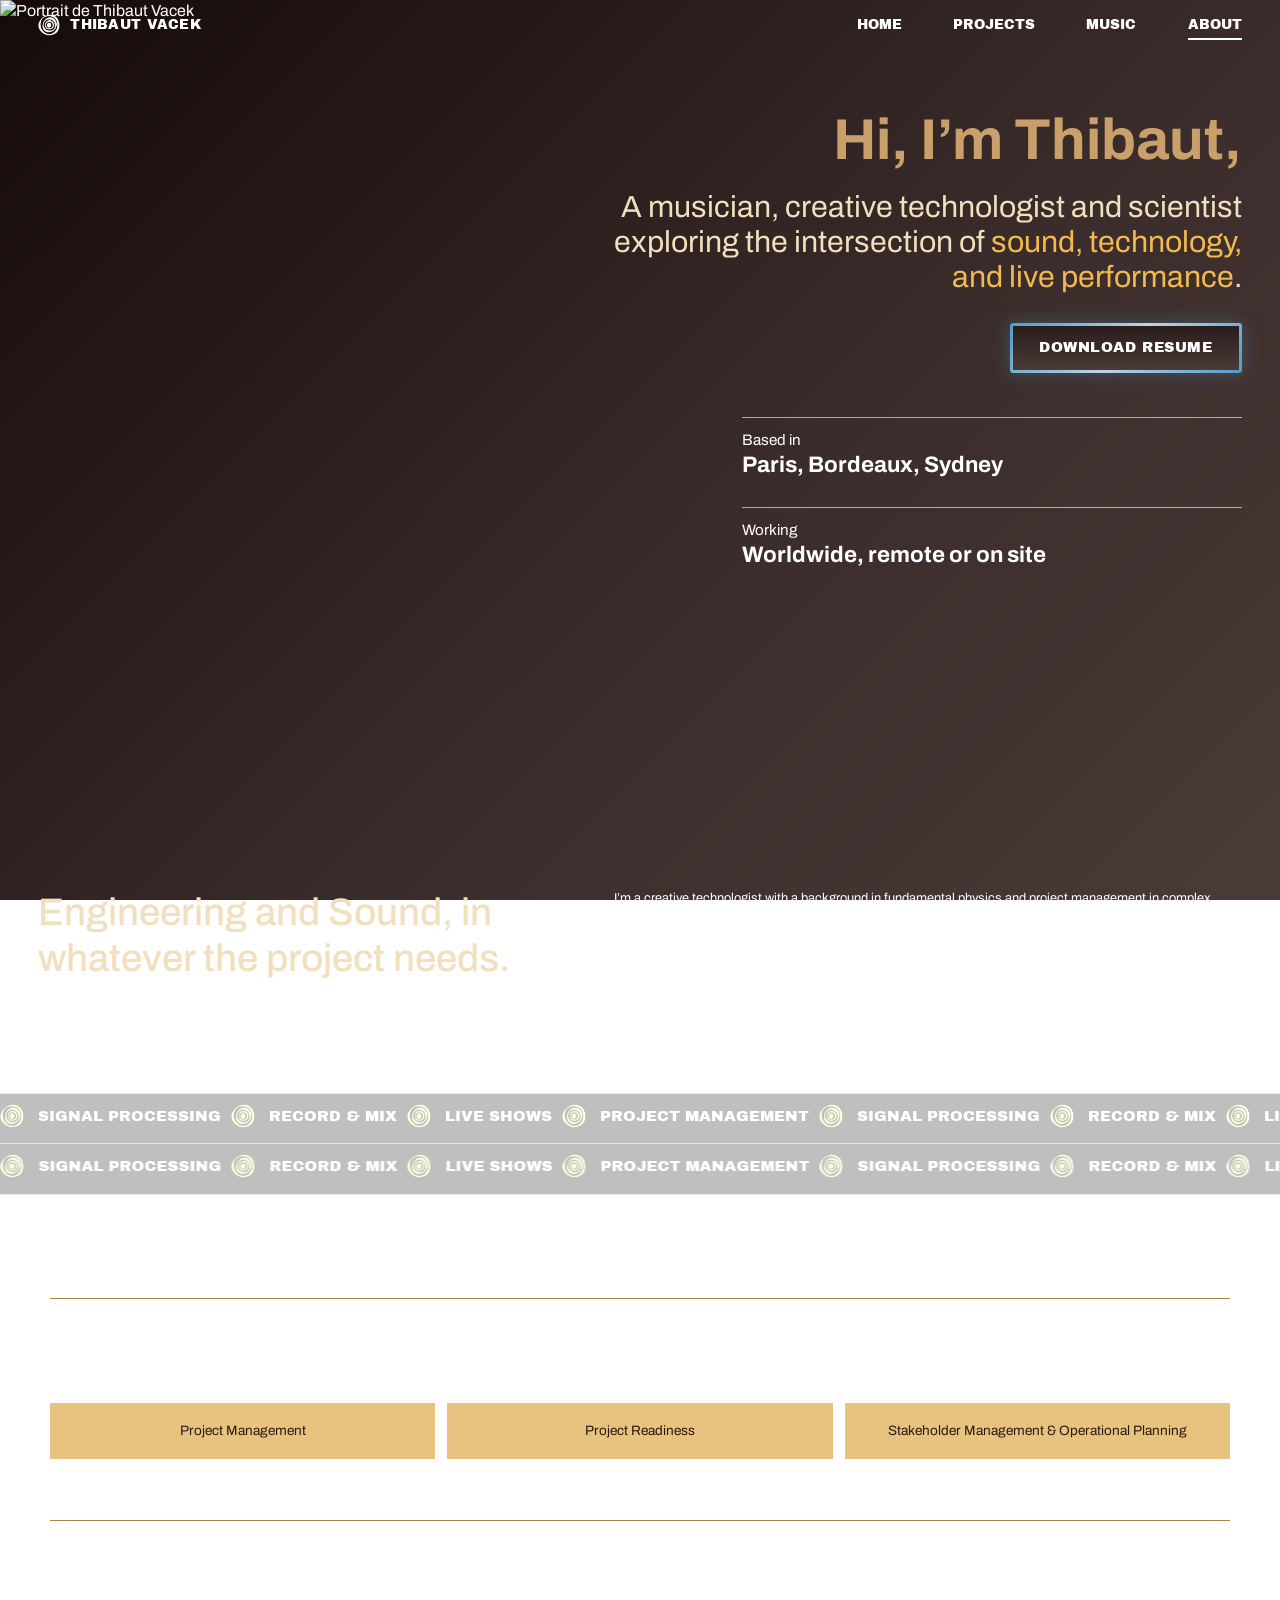
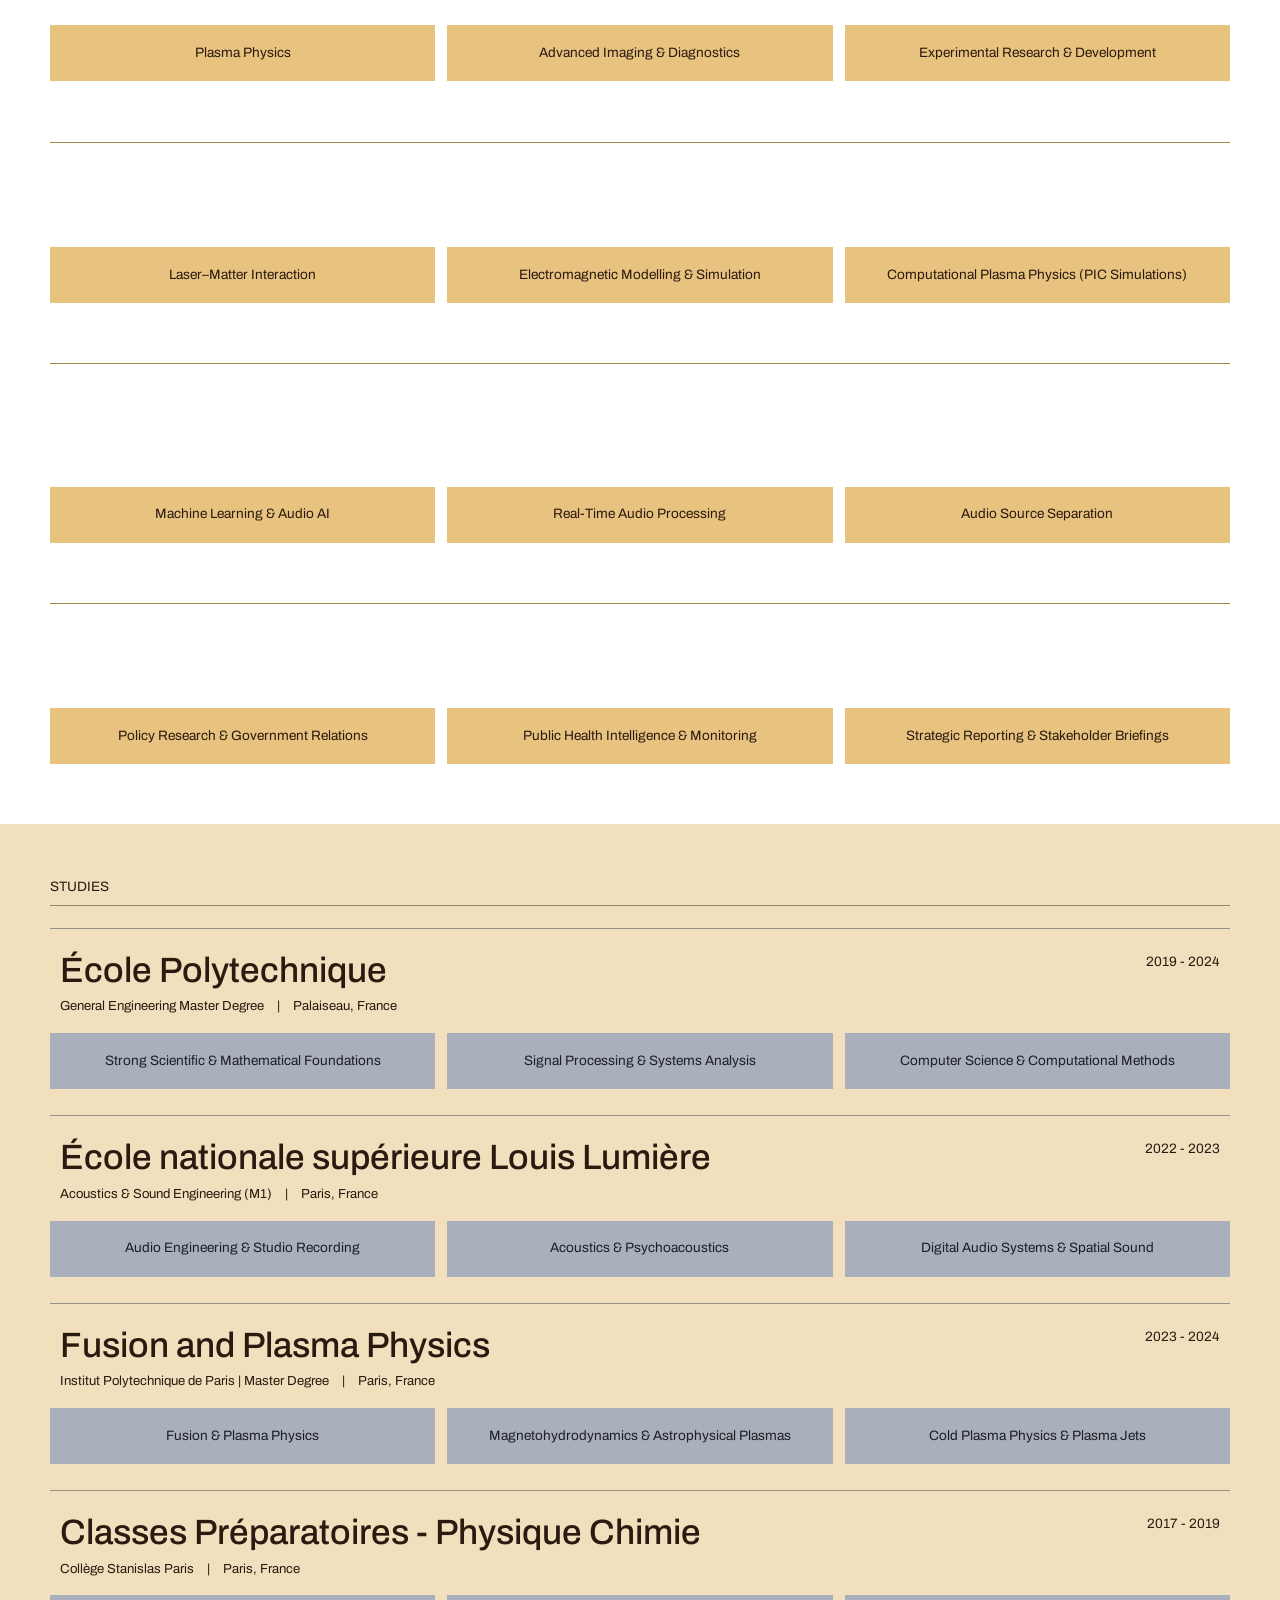
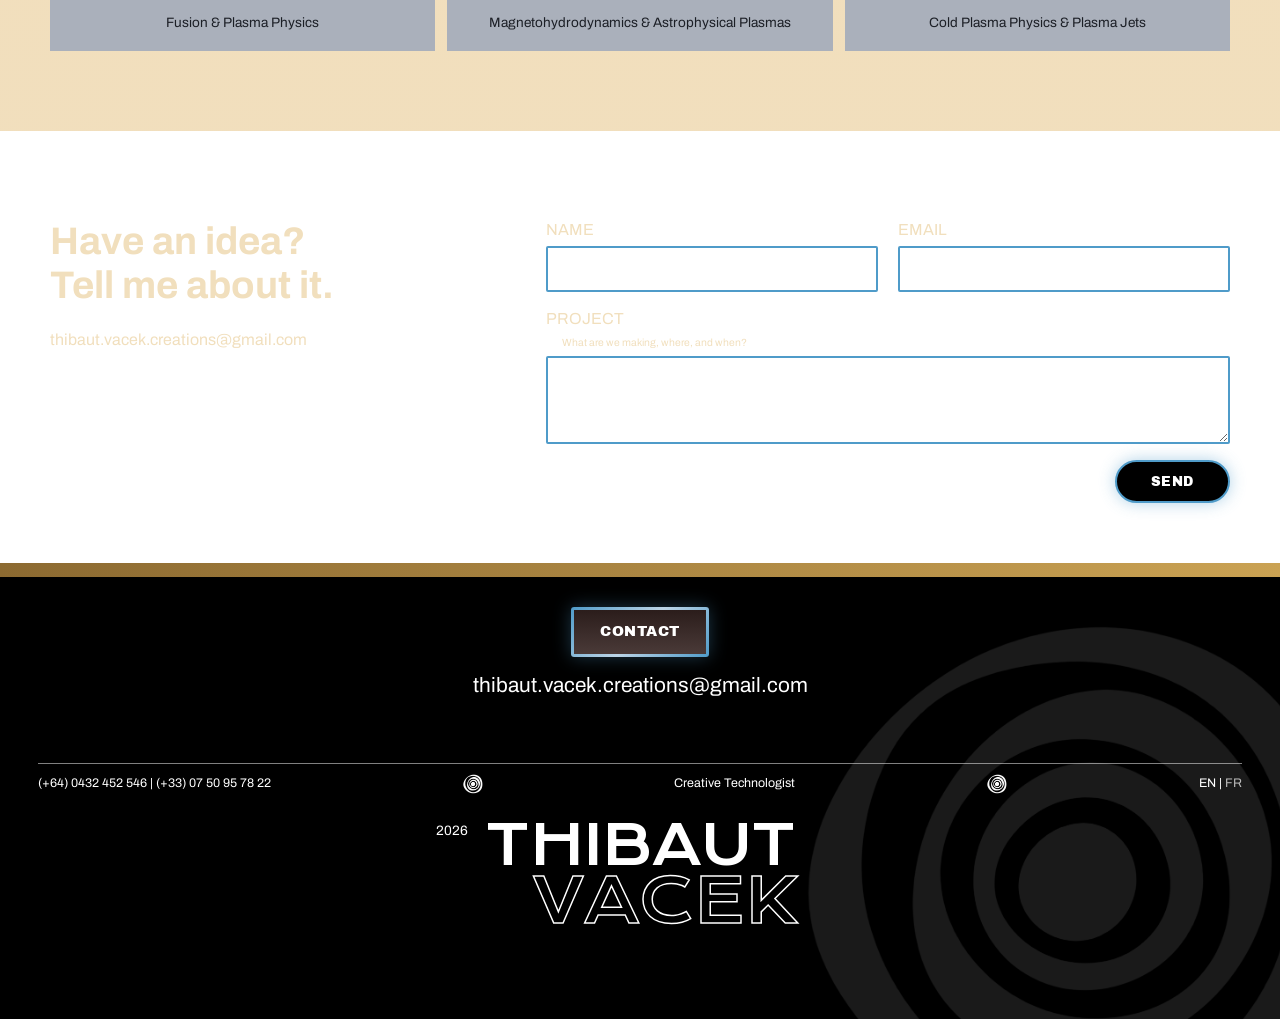
==== about.html @ 00266667 "Update complete website" ====
<!DOCTYPE html>
<html lang="en">
<head>
<meta charset="UTF-8">
<meta name="viewport" content="width=device-width, initial-scale=1">
<title>About — Thibaut Vacek</title>
<meta name="description" content="Thibaut Vacek — creative technologist, musician and scientist.">
<link rel="preconnect" href="https://fonts.googleapis.com">
<link rel="preconnect" href="https://fonts.gstatic.com" crossorigin>
<link href="https://fonts.googleapis.com/css2?family=Archivo:wght@400;500;600;700&amp;family=Archivo+Black&amp;family=Krona+One&amp;display=swap" rel="stylesheet">
<link rel="stylesheet" href="style.css">
</head>
<body class="page-about">
<header class="site-header">
  <a class="brand" href="index.html"><img class="spiral" src="pictures/LOGO_ref.png" alt=""><span>THIBAUT VACEK</span></a>
  <button class="burger" aria-label="Menu" aria-expanded="false"><span></span><span></span></button>
  <nav class="nav"><a href="index.html">HOME</a><a href="projects.html">PROJECTS</a><a href="music.html">MUSIC</a><a href="about.html" class="active">ABOUT</a></nav>
</header>
<main>
<section class="about-hero">
  <div class="about-photo"><img src="pictures/about-door.jpg" alt="Portrait de Thibaut Vacek"></div>
  <div class="about-text">
    <h1 class="reveal">Hi, I’m Thibaut,</h1>
    <p class="about-lead reveal">A musician, creative technologist and scientist exploring the intersection of <span class="gold">sound, technology, and live performance</span>.</p>
    <a class="btn btn-glow reveal" href="pictures/resume-thibaut-vacek.pdf" download>DOWNLOAD RESUME</a>
    <dl class="facts">
      <div class="reveal"><dt>Based in</dt><dd>Paris, Bordeaux, Sydney</dd></div>
      <div class="reveal" style="--d:120ms"><dt>Working</dt><dd>Worldwide, remote or on site</dd></div>
    </dl>
  </div>
</section>
<section class="bio">
  <p class="eyebrow reveal">BIO</p>
  <div class="bio-grid">
    <h2 class="reveal">Engineering and Sound, in whatever the project needs.</h2>
    <div class="bio-copy reveal">
      <p>I’m a creative technologist with a background in fundamental physics and project management in complex transport projects. My work sits at the intersection of science, technology, and creative practice, combining analytical thinking with a hands-on approach to sound, live performance, and emerging technologies.</p>
      <p>My experience spans scientific research, large-scale infrastructure, and multidisciplinary project delivery. I’m interested in turning complex ideas into tangible experiences — from systems and tools to music and interactive projects.</p>
    </div>
  </div>
</section>
<div class="ticker" aria-hidden="true"><ul class="ticker-track"><li><img class="spiral" src="pictures/LOGO_ref.png" alt=""><span>SIGNAL PROCESSING</span></li><li><img class="spiral" src="pictures/LOGO_ref.png" alt=""><span>RECORD &amp; MIX</span></li><li><img class="spiral" src="pictures/LOGO_ref.png" alt=""><span>LIVE SHOWS</span></li><li><img class="spiral" src="pictures/LOGO_ref.png" alt=""><span>PROJECT MANAGEMENT</span></li><li><img class="spiral" src="pictures/LOGO_ref.png" alt=""><span>SIGNAL PROCESSING</span></li><li><img class="spiral" src="pictures/LOGO_ref.png" alt=""><span>RECORD &amp; MIX</span></li><li><img class="spiral" src="pictures/LOGO_ref.png" alt=""><span>LIVE SHOWS</span></li><li><img class="spiral" src="pictures/LOGO_ref.png" alt=""><span>PROJECT MANAGEMENT</span></li><li><img class="spiral" src="pictures/LOGO_ref.png" alt=""><span>SIGNAL PROCESSING</span></li><li><img class="spiral" src="pictures/LOGO_ref.png" alt=""><span>RECORD &amp; MIX</span></li><li><img class="spiral" src="pictures/LOGO_ref.png" alt=""><span>LIVE SHOWS</span></li><li><img class="spiral" src="pictures/LOGO_ref.png" alt=""><span>PROJECT MANAGEMENT</span></li><li><img class="spiral" src="pictures/LOGO_ref.png" alt=""><span>SIGNAL PROCESSING</span></li><li><img class="spiral" src="pictures/LOGO_ref.png" alt=""><span>RECORD &amp; MIX</span></li><li><img class="spiral" src="pictures/LOGO_ref.png" alt=""><span>LIVE SHOWS</span></li><li><img class="spiral" src="pictures/LOGO_ref.png" alt=""><span>PROJECT MANAGEMENT</span></li></ul></div><div class="ticker reverse" aria-hidden="true"><ul class="ticker-track"><li><img class="spiral" src="pictures/LOGO_ref.png" alt=""><span>SIGNAL PROCESSING</span></li><li><img class="spiral" src="pictures/LOGO_ref.png" alt=""><span>RECORD &amp; MIX</span></li><li><img class="spiral" src="pictures/LOGO_ref.png" alt=""><span>LIVE SHOWS</span></li><li><img class="spiral" src="pictures/LOGO_ref.png" alt=""><span>PROJECT MANAGEMENT</span></li><li><img class="spiral" src="pictures/LOGO_ref.png" alt=""><span>SIGNAL PROCESSING</span></li><li><img class="spiral" src="pictures/LOGO_ref.png" alt=""><span>RECORD &amp; MIX</span></li><li><img class="spiral" src="pictures/LOGO_ref.png" alt=""><span>LIVE SHOWS</span></li><li><img class="spiral" src="pictures/LOGO_ref.png" alt=""><span>PROJECT MANAGEMENT</span></li><li><img class="spiral" src="pictures/LOGO_ref.png" alt=""><span>SIGNAL PROCESSING</span></li><li><img class="spiral" src="pictures/LOGO_ref.png" alt=""><span>RECORD &amp; MIX</span></li><li><img class="spiral" src="pictures/LOGO_ref.png" alt=""><span>LIVE SHOWS</span></li><li><img class="spiral" src="pictures/LOGO_ref.png" alt=""><span>PROJECT MANAGEMENT</span></li><li><img class="spiral" src="pictures/LOGO_ref.png" alt=""><span>SIGNAL PROCESSING</span></li><li><img class="spiral" src="pictures/LOGO_ref.png" alt=""><span>RECORD &amp; MIX</span></li><li><img class="spiral" src="pictures/LOGO_ref.png" alt=""><span>LIVE SHOWS</span></li><li><img class="spiral" src="pictures/LOGO_ref.png" alt=""><span>PROJECT MANAGEMENT</span></li></ul></div>
<section class="timeline experience">
  <p class="eyebrow reveal">EXPERIENCE</p>
  <article class="job reveal "><div class="job-top"><div><h3>Operations Engineer</h3><p class="where">RATP Dev <span class="sep">|</span> Sydney, Australia</p></div><time>March 2025 - today</time></div><ul class="chips"><li>Project Management</li><li>Project Readiness</li><li>Stakeholder Management &amp; Operational Planning</li></ul><p class="tools">Tools: PowerQuery, PowerAutomate, Power BI, Python</p></article><article class="job reveal "><div class="job-top"><div><h3>Plasma Physicist</h3><p class="where">Laboratoire de Physique des Plasmas <span class="sep">|</span> Paris, France</p></div><time>March 2024 - October 2024</time></div><ul class="chips"><li>Plasma Physics</li><li>Advanced Imaging &amp; Diagnostics</li><li>Experimental Research &amp; Development</li></ul><p class="tools">Tools: Python, High-Voltage Generator, Nanosecond Camera</p></article><article class="job reveal "><div class="job-top"><div><h3>Physics Engineer</h3><p class="where">Centre des Lasers Intenses et Applications <span class="sep">|</span> Talence, France</p></div><time>April 2023 - July 2023</time></div><ul class="chips"><li>Laser–Matter Interaction</li><li>Electromagnetic Modelling &amp; Simulation</li><li>Computational Plasma Physics (PIC Simulations)</li></ul><p class="tools">Tools: Matlab, Mathematica, Python</p></article><article class="job reveal "><div class="job-top"><div><h3>Data Engineer</h3><p class="where">Audio Data Analysis and Signal Processing, Laboratoire Traitement et Apprentissage <span class="sep">|</span> Palaiseau, France</p></div><time>April 2022 - Sept 2022</time></div><ul class="chips"><li>Machine Learning &amp; Audio AI</li><li>Real-Time Audio Processing</li><li>Audio Source Separation</li></ul><p class="tools">Tools: Tensorflow, Docker, Python</p></article><article class="job reveal "><div class="job-top"><div><h3>Social Affairs Assistant</h3><p class="where">Ambassade de France en Italie <span class="sep">|</span> Roma, Italy</p></div><time>June 2021 - August 2021</time></div><ul class="chips"><li>Policy Research &amp; Government Relations</li><li>Public Health Intelligence &amp; Monitoring</li><li>Strategic Reporting &amp; Stakeholder Briefings</li></ul></article>
</section>
<section class="timeline studies">
  <p class="eyebrow reveal">STUDIES</p>
  <article class="job reveal "><div class="job-top"><div><h3>École Polytechnique</h3><p class="where">General Engineering Master Degree <span class="sep">|</span> Palaiseau, France</p></div><time>2019 - 2024</time></div><ul class="chips"><li>Strong Scientific &amp; Mathematical Foundations</li><li>Signal Processing &amp; Systems Analysis</li><li>Computer Science &amp; Computational Methods</li></ul></article><article class="job reveal "><div class="job-top"><div><h3>École nationale supérieure Louis Lumière</h3><p class="where">Acoustics &amp; Sound Engineering (M1) <span class="sep">|</span> Paris, France</p></div><time>2022 - 2023</time></div><ul class="chips"><li>Audio Engineering &amp; Studio Recording</li><li>Acoustics &amp; Psychoacoustics</li><li>Digital Audio Systems &amp; Spatial Sound</li></ul></article><article class="job reveal "><div class="job-top"><div><h3>Fusion and Plasma Physics</h3><p class="where">Institut Polytechnique de Paris | Master Degree <span class="sep">|</span> Paris, France</p></div><time>2023 - 2024</time></div><ul class="chips"><li>Fusion &amp; Plasma Physics</li><li>Magnetohydrodynamics &amp; Astrophysical Plasmas</li><li>Cold Plasma Physics &amp; Plasma Jets</li></ul></article><article class="job reveal "><div class="job-top"><div><h3>Classes Préparatoires - Physique Chimie</h3><p class="where">Collège Stanislas Paris <span class="sep">|</span> Paris, France</p></div><time>2017 - 2019</time></div><ul class="chips"><li>Fusion &amp; Plasma Physics</li><li>Magnetohydrodynamics &amp; Astrophysical Plasmas</li><li>Cold Plasma Physics &amp; Plasma Jets</li></ul></article>
</section>
<section class="contact-form-band" id="contact">
  <p class="eyebrow reveal">CONTACT</p>
  <div class="cf-grid">
    <div class="cf-left reveal">
      <h2>Have an idea?<br>Tell me about it.</h2>
      <a class="mail" href="mailto:thibaut.vacek.creations@gmail.com">thibaut.vacek.creations@gmail.com</a>
    </div>
    <form class="cf-form reveal" action="mailto:thibaut.vacek.creations@gmail.com" method="post" enctype="text/plain">
      <label>NAME<input type="text" name="name" required></label>
      <label>EMAIL<input type="email" name="email" required></label>
      <label class="full">PROJECT <small>What are we making, where, and when?</small><textarea name="project" rows="3" required></textarea></label>
      <button class="btn btn-pill" type="submit">SEND</button>
    </form>
  </div>
</section>
<div class="gold-stripe"></div>
<footer class="site-footer">
  <div class="footer-cta reveal">
    <a class="btn btn-glow" href="mailto:thibaut.vacek.creations@gmail.com">CONTACT</a>
    <a class="mail" href="mailto:thibaut.vacek.creations@gmail.com">thibaut.vacek.creations@gmail.com</a>
  </div>
  <div class="footer-row">
    <span>(+64) 0432 452 546 | (+33) 07 50 95 78 22</span>
    <img class="spiral" src="pictures/LOGO_ref.png" alt="">
    <span>Creative Technologist</span>
    <img class="spiral" src="pictures/LOGO_ref.png" alt="">
    <span class="lang"><a class="on" href="#">EN</a> | <a href="#">FR</a></span>
  </div>
  <div class="footer-name"><small>2026</small><span class="solid">THIBAUT</span><span class="outline">VACEK</span></div>
  <img class="footer-watermark" src="pictures/LOGO_ref.png" alt="">
</footer>
</main>

<script src="script.js"></script>
</body>
</html>
---- style.css ----
/* =========================================================
   THIBAUT VACEK — portfolio
   Polices (équivalents Google Fonts des polices du moodboard) :
   - Revive80 Wide  -> Krona One   (titres larges)
   - Archivo Black  -> Archivo Black (boutons, labels)
   - BDO Grotesk    -> Archivo      (texte)
   Pour les polices d'origine, remplace les variables ci-dessous.
   ========================================================= */
:root{
  --font-wide:"Krona One","Archivo Black",sans-serif;
  --font-black:"Archivo Black","Archivo",sans-serif;
  --font-body:"Archivo",system-ui,sans-serif;

  --black:#000;
  --ink:#140c0a;
  --brown-1:#170d0a;
  --brown-2:#4a3a38;
  --cream:#f1dfbd;
  --cream-ink:#2a1a10;
  --brown-title:#7a4a1f;
  --gold:#f2b94f;
  --gold-soft:#e6c07b;
  --gold-line:#a8844a;
  --tan:#c9a06b;
  --blue:#4f9bc9;
  --blue-light:#bcd4e6;
  --grey:#a9a9ad;
  --chip-gold:#e8c27f;
  --chip-grey:#aab0bb;
  --white:#fff;
  --pad:clamp(16px,3vw,40px);
  --radius:18px;
  --ease:cubic-bezier(.2,.7,.2,1);
}
*{box-sizing:border-box;margin:0;padding:0}
html{scroll-behavior:smooth;-webkit-text-size-adjust:100%}
body{font-family:var(--font-body);color:var(--white);background:var(--black);line-height:1.35;overflow-x:hidden}
img{max-width:100%;display:block}
a{color:inherit;text-decoration:none}
ul,ol{list-style:none}
main{display:block}
.spiral{width:22px;height:22px;flex:none}

/* ---------- Backgrounds par page ---------- */
.page-home{background:var(--black)}
.page-home .hero,.page-home .intro{background:linear-gradient(135deg,#1b110e 0%,#3a2c2a 55%,#4d3c3a 100%)}
.page-projects{background:var(--cream);color:var(--cream-ink)}
.page-music{background:linear-gradient(180deg,#21140f 0%,#3b2d2a 40%,#2a1b17 100%) fixed}
.page-about{background:linear-gradient(135deg,#150b09 0%,#3b2d2b 60%,#4a3a38 100%) fixed}

/* ---------- Header ---------- */
.site-header{position:fixed;inset:0 0 auto 0;z-index:50;display:flex;align-items:center;justify-content:space-between;
  padding:12px var(--pad);transition:background .4s,backdrop-filter .4s,padding .4s}
.site-header.scrolled{background:rgba(20,12,10,.72);backdrop-filter:blur(10px);padding-block:8px}
.page-projects .site-header.scrolled{background:rgba(241,223,189,.8)}
.brand{display:flex;align-items:center;gap:10px;font-family:var(--font-black);font-size:.85rem;letter-spacing:.02em}
.page-projects .site-header{color:var(--brown-title)}
.page-projects .brand .spiral{filter:sepia(1) saturate(2) brightness(.55)}
.nav{display:flex;gap:clamp(18px,4vw,56px);font-family:var(--font-black);font-size:.85rem}
.nav a{position:relative;padding:4px 0}
.nav a::after{content:"";position:absolute;left:0;bottom:-2px;height:2px;width:100%;background:currentColor;transform:scaleX(0);transform-origin:left;transition:transform .35s var(--ease)}
.nav a:hover::after,.nav a.active::after{transform:scaleX(1)}
.burger{display:none;background:none;border:0;width:36px;height:36px;position:relative;cursor:pointer;color:inherit}
.burger span{position:absolute;left:6px;right:6px;height:2px;background:currentColor;transition:transform .3s,top .3s}
.burger span:nth-child(1){top:13px}.burger span:nth-child(2){top:21px}
.burger[aria-expanded="true"] span:nth-child(1){top:17px;transform:rotate(45deg)}
.burger[aria-expanded="true"] span:nth-child(2){top:17px;transform:rotate(-45deg)}

/* ---------- Boutons ---------- */
.btn{display:inline-block;font-family:var(--font-black);letter-spacing:.04em;cursor:pointer;transition:transform .3s var(--ease),box-shadow .3s}
.btn-glow{padding:12px 26px;border:3px solid transparent;border-radius:3px;color:var(--white);font-size:.9rem;
  background:linear-gradient(#2b1d1b,#4a3a38) padding-box,linear-gradient(135deg,var(--blue),var(--blue-light) 50%,var(--blue)) border-box;
  box-shadow:0 0 18px rgba(79,155,201,.35)}
.btn-glow:hover{transform:translateY(-3px) scale(1.04);box-shadow:0 0 30px rgba(79,155,201,.7)}
.btn-pill{padding:12px 34px;border-radius:40px;background:#000;color:#fff;border:2px solid var(--blue);box-shadow:0 0 16px rgba(79,155,201,.45)}
.btn-pill:hover{transform:scale(1.06);box-shadow:0 0 28px rgba(79,155,201,.8)}

/* ---------- Typo utilitaires ---------- */
.eyebrow{font-size:.85rem;padding-bottom:8px;border-bottom:1px solid rgba(255,255,255,.28);max-width:min(100%,1100px);margin-bottom:22px;text-transform:none}
.h-xl{font-size:clamp(2rem,5.4vw,4.2rem);line-height:1.08;font-weight:700;letter-spacing:-.02em}
.h-lg{font-size:clamp(1.7rem,3.4vw,2.6rem);font-weight:700}
.h-md{font-size:clamp(1.5rem,2.6vw,2rem);font-weight:700}
.blue{color:var(--blue)}.gold{color:var(--gold)}.grey{color:var(--grey)}.tan{color:var(--tan)}
.display-wide{font-family:var(--font-wide);font-weight:400;font-size:clamp(2.4rem,9vw,7rem);letter-spacing:.02em;line-height:1}
.display{font-family:var(--font-wide);font-weight:400;line-height:.95;display:flex;flex-direction:column}
.display .solid{font-size:clamp(2.2rem,6vw,4.8rem);letter-spacing:.03em}
.display .outline,.footer-name .outline{color:transparent;-webkit-text-stroke:1.5px #fff;font-size:clamp(2.6rem,7vw,5.6rem);padding-left:.4em}

/* ---------- Reveal on scroll ---------- */
.reveal{opacity:0;transform:translateY(34px);transition:opacity .9s var(--ease),transform .9s var(--ease);transition-delay:var(--d,0ms)}
.reveal.in{opacity:1;transform:none}

/* ---------- Ticker ---------- */
.ticker{overflow:hidden;border-block:1px solid rgba(255,255,255,.6);background:rgba(0,0,0,.25);padding:10px 0;font-family:var(--font-black);font-size:.95rem;white-space:nowrap}
.page-projects .ticker{border-color:var(--cream-ink);color:var(--cream-ink);background:rgba(241,223,189,.6)}
.ticker-track{display:inline-flex;gap:34px;animation:marquee 28s linear infinite;will-change:transform}
.ticker.reverse .ticker-track{animation-direction:reverse;animation-duration:34s}
.ticker li{display:flex;align-items:center;gap:14px}
.ticker .spiral{width:24px;height:24px;filter:sepia(1) saturate(3) hue-rotate(-12deg) brightness(1.1)}
.ticker:hover .ticker-track{animation-play-state:paused}
@keyframes marquee{to{transform:translateX(-50%)}}

/* ---------- Cartes images ---------- */
.card{position:relative;display:block;overflow:hidden;border-radius:var(--radius);aspect-ratio:1/1;background:#222}
.card img{width:100%;height:100%;object-fit:cover;transition:transform 1.1s var(--ease),filter .6s}
.card:hover img{transform:scale(1.08)}
.card-label{position:absolute;left:0;right:0;padding:0 8% 6px;font-family:var(--font-black);font-size:clamp(.85rem,1.7vw,1.25rem);letter-spacing:.02em;color:var(--white);text-shadow:0 1px 8px rgba(0,0,0,.45);transition:transform .5s var(--ease)}
.card-label::after{content:"";display:block;height:1px;background:rgba(255,255,255,.65);margin-top:6px;transform-origin:left;transition:transform .6s var(--ease)}
.card:hover .card-label::after{transform:scaleX(1.0);background:var(--white)}
.label-top .card-label{top:16px}.label-bottom .card-label{bottom:14px}
.label-bottom .card-label,.label-top .card-label{text-align:left}
.label-top-right .card-label{top:16px;text-align:right}.label-bottom-right .card-label{bottom:14px;text-align:right}
.label-top:hover .card-label,.label-top-right:hover .card-label{transform:translateY(4px)}
.label-bottom:hover .card-label,.label-bottom-right:hover .card-label{transform:translateY(-4px)}
.card.wide{aspect-ratio:21/9}

/* ---------- HOME ---------- */
.hero{position:relative;min-height:100svh;display:grid;grid-template-columns:minmax(0,1fr) minmax(0,1.15fr);align-items:center;gap:20px;padding:96px 0 60px var(--pad);overflow:hidden;
  background-image:radial-gradient(ellipse at 20% 30%,rgba(255,255,255,.07),transparent 55%)}
.hero-text{display:flex;flex-direction:column;align-items:center;gap:22px;animation:fadeUp 1.1s var(--ease) both}
.hero-text .display{align-items:flex-start}
.tagline{font-size:clamp(1.1rem,2.2vw,1.6rem);text-align:center;line-height:1.2}
.hero-img{overflow:hidden;border-radius:6px 0 0 6px;animation:slideIn 1.3s var(--ease) .2s both}
.hero-img img{width:100%;aspect-ratio:4/3.1;object-fit:cover;animation:kenburns 18s ease-in-out infinite alternate}
@keyframes fadeUp{from{opacity:0;transform:translateY(40px)}to{opacity:1;transform:none}}
@keyframes slideIn{from{opacity:0;transform:translateX(80px)}to{opacity:1;transform:none}}
@keyframes kenburns{to{transform:scale(1.08) translate(-1.5%,1%)}}
.intro{padding:56px var(--pad) 70px}
.lead{font-size:clamp(1.15rem,2.4vw,1.8rem);line-height:1.3;max-width:900px;margin-bottom:60px}
.kpis{display:grid;grid-template-columns:repeat(3,1fr);gap:22px}
.kpi{border-top:2px solid rgba(255,255,255,.85);padding-top:8px;font-size:clamp(1.5rem,3vw,2.4rem);font-weight:500}
.selected{padding:70px var(--pad) 40px}
.selected .eyebrow{border-color:rgba(255,255,255,.2)}
.cards-row{display:grid;grid-template-columns:repeat(3,1fr);gap:20px;margin-top:50px}
.cards-row .card-label{bottom:14px}
.expertise{padding:80px var(--pad) 90px;background:linear-gradient(90deg,#1a100d,#4a3a38)}
.expertise .eyebrow{border-color:rgba(255,255,255,.35)}
.expertise-list{margin-top:30px}
.expertise-list li{display:grid;grid-template-columns:50px 1fr minmax(120px,260px);align-items:center;gap:14px;padding:16px 8px;border-top:1px solid var(--gold-line);transition:background .4s,padding-left .4s var(--ease)}
.expertise-list li:last-child{border-bottom:1px solid var(--gold-line)}
.expertise-list li:hover{background:rgba(255,255,255,.05);padding-left:22px}
.expertise-list .num{font-size:.75rem}
.expertise-list h3{font-size:clamp(1.3rem,2.6vw,2rem);font-weight:500}
.expertise-list p{font-size:.78rem;opacity:.9;text-align:right}
.contact-band{padding:50px var(--pad) 70px 12vw;background:linear-gradient(90deg,#1a100d,#4a3a38)}
.contact-band .eyebrow{margin-left:-11vw;margin-bottom:26px}
.gold-stripe{height:14px;background:linear-gradient(90deg,#8c6a31,#caa253 50%,#8c6a31);background-size:200% 100%;animation:shine 6s linear infinite}
@keyframes shine{to{background-position:-200% 0}}

/* ---------- Footer ---------- */
.site-footer{position:relative;background:#000;padding:40px var(--pad) 90px;overflow:hidden;text-align:center}
.footer-cta{display:flex;flex-direction:column;align-items:center;gap:14px;margin-bottom:64px}
.mail{font-size:clamp(1rem,2vw,1.3rem)}
.mail:hover{color:var(--gold)}
.footer-row{display:flex;align-items:center;justify-content:space-between;gap:14px;border-top:1px solid rgba(255,255,255,.5);padding-top:10px;font-size:.78rem;position:relative;z-index:1}
.footer-row .spiral{width:20px;height:20px}
.lang a{opacity:.7}.lang a.on,.lang a:hover{opacity:1}
.footer-name{position:relative;z-index:1;margin-top:26px;display:flex;flex-direction:column;align-items:center;font-family:var(--font-wide);line-height:.95}
.footer-name small{position:absolute;left:calc(50% - 15em);top:.4em;font-family:var(--font-body);font-size:.85rem}
.footer-name .solid{font-size:clamp(1.8rem,5vw,3.4rem)}
.footer-name .outline{font-size:clamp(2rem,5.6vw,3.8rem);padding-left:.8em}
.footer-watermark{position:absolute;right:-6%;bottom:-30%;width:min(55%,560px);opacity:.1;animation:spin 60s linear infinite;pointer-events:none}
@keyframes spin{to{transform:rotate(360deg)}}

/* ---------- PROJECTS ---------- */
.page-projects{background:radial-gradient(circle at 70% 10%,#f6e8cb,#efd9b0 60%,#e8cf9f)}
.page-head{padding:100px var(--pad) 30px}
.page-head .display-wide{color:var(--brown-title);letter-spacing:.04em}
.page-intro{max-width:620px;margin:14px 0 0 clamp(0px,14vw,200px);font-size:.95rem}
.projects-grid{display:grid;grid-template-columns:repeat(2,1fr);gap:14px;padding:30px var(--pad) 60px}
.projects-grid .card.wide{grid-column:1/-1;width:72%;justify-self:center;margin-bottom:10px}
.projects-grid .card:nth-child(odd):not(.wide){margin-top:0}
.page-projects .card{box-shadow:0 12px 30px rgba(80,50,20,.18)}
.page-projects .card-label{color:#fff}
.projects-grid .card.label-top .card-label,.other-grid .label-top .card-label{color:#fff}

/* ---------- MUSIC ---------- */
.music-head{padding:100px var(--pad) 10px;display:flex;flex-direction:column;align-items:flex-end;text-align:right}
.music-head .display-wide{margin-right:6vw}
.music-intro{display:flex;align-items:center;gap:16px;max-width:620px;margin:16px 6vw 0 0;font-size:.82rem}
.music-intro .spiral{width:42px;height:42px;animation:spin 14s linear infinite}
.player{margin:50px auto 0;width:min(920px,88%)}
.wave{display:flex;align-items:flex-end;gap:3px;height:96px;padding:8px 8px 6px;background:#111;border-radius:2px}
.wave i{flex:1;background:#e3ddd0;border-radius:1px;transform-origin:bottom;height:var(--h);transition:height .25s}
.wave i:nth-child(5n){background:#c98763}
.player.playing .wave i{animation:eq .9s ease-in-out infinite alternate;animation-delay:calc(var(--i)*-60ms)}
@keyframes eq{from{transform:scaleY(.35)}to{transform:scaleY(1.05)}}
.player{position:relative}
.play{width:46px;height:46px;border-radius:50%;border:3px solid #fff;background:#10202c;display:inline-grid;place-items:center;cursor:pointer;margin-top:12px;vertical-align:middle;transition:transform .3s,box-shadow .3s}
.play:hover{transform:scale(1.12);box-shadow:0 0 22px rgba(79,155,201,.7)}
.tri{display:inline-block;width:0;height:0;border-left:15px solid var(--blue);border-top:9px solid transparent;border-bottom:9px solid transparent;margin-left:4px}
.player.playing .tri{border:0;width:14px;height:16px;margin:0;background:linear-gradient(90deg,var(--blue) 0 35%,transparent 35% 65%,var(--blue) 65%)}
.player-title{font-family:var(--font-black);font-size:1.15rem;margin-left:16px;vertical-align:middle}
.carousel{margin-top:50px;overflow:hidden}
.carousel-track{display:flex;gap:12px;width:max-content;animation:drift 50s linear infinite}
.carousel:hover .carousel-track{animation-play-state:paused}
.carousel figure{position:relative;height:clamp(200px,38vw,300px);flex:none}
.carousel figure img{height:100%;width:auto;object-fit:cover}
.carousel figcaption{position:absolute;top:14px;left:12%;right:0;font-family:var(--font-black);font-size:.95rem;border-bottom:1px solid rgba(255,255,255,.6);padding-bottom:4px}
@keyframes drift{to{transform:translateX(-50%)}}
.listen{position:relative;height:clamp(200px,34vw,300px);margin:20px auto 0;width:min(560px,92%);font-family:var(--font-black);font-size:clamp(1.6rem,4.4vw,2.2rem)}
.listen a{position:absolute;transition:letter-spacing .4s var(--ease),color .3s}
.listen a:hover{letter-spacing:.14em;color:var(--gold)}
.listen-a{left:0;top:8px}.listen-b{right:0;bottom:0}
.rings{position:absolute;left:30%;top:28%;width:clamp(60px,12vw,90px);animation:float 5s ease-in-out infinite}
@keyframes float{50%{transform:translateY(-12px) rotate(8deg)}}
.album{padding:20px var(--pad) 40px}
.signalbo{font-family:var(--font-black);font-size:clamp(2.2rem,8vw,4.4rem);text-align:center;display:flex;justify-content:center;align-items:center;gap:2px;padding-bottom:12px;border-bottom:1px solid rgba(255,255,255,.4);margin-bottom:26px}
.signalbo .o{width:.85em;height:.85em;animation:spin 12s linear infinite}
.album-title{font-family:var(--font-black);font-size:clamp(1.4rem,3vw,2rem);margin-bottom:20px}
.tracklist{max-width:900px}
.tracklist li a{display:grid;grid-template-columns:50px 1fr 30px;align-items:center;padding:20px 0;border-top:1px solid var(--gold-line);font-family:var(--font-black);font-size:clamp(1rem,2.2vw,1.35rem);transition:padding-left .4s var(--ease),background .3s}
.tracklist li:last-child a{border-bottom:1px solid var(--gold-line)}
.tracklist .num{font-family:var(--font-body);font-size:.75rem}
.tracklist .tri{border-left-width:14px;border-top-width:9px;border-bottom-width:9px;border-left-color:var(--blue-light);transition:transform .4s var(--ease)}
.tracklist li a:hover{padding-left:14px;background:rgba(255,255,255,.05)}
.tracklist li a:hover .tri{transform:translateX(8px)}
.strip{display:flex;gap:16px;margin:40px calc(var(--pad)*-1) 0;padding:0 var(--pad);overflow-x:auto;scroll-snap-type:x mandatory;scrollbar-width:none}
.strip::-webkit-scrollbar{display:none}
.strip img{height:clamp(220px,40vw,310px);width:auto;scroll-snap-align:start;transition:transform .6s var(--ease)}
.strip img:hover{transform:scale(1.03)}
.shows{background:#000;padding:36px var(--pad) 60px}
.shows .h-lg{padding-bottom:10px;border-bottom:1px solid rgba(255,255,255,.2);margin-bottom:26px}
.show-list{margin:14px 0 46px}
.show-list li{display:grid;grid-template-columns:minmax(120px,190px) 1fr 100px 60px;align-items:center;gap:10px;padding:10px 0;color:var(--cream)}
.show-list time{font-size:1rem}.show-list strong{font-weight:500;color:#fff;font-size:1.15rem}
.show-list span{font-size:.9rem}
.show-list img{width:44px;transition:transform .5s var(--ease)}
.show-list li:hover img{transform:rotate(180deg) scale(1.15)}
.other-works{padding:40px var(--pad) 60px}
.other-works .h-lg{padding-bottom:10px;border-top:1px solid rgba(255,255,255,.4);padding-top:22px;margin-bottom:22px}
.other-grid{display:grid;grid-template-columns:repeat(2,1fr);gap:14px}
.other-grid .card.wide{grid-column:1/-1;aspect-ratio:21/8}

/* ---------- ABOUT ---------- */
.about-hero{display:grid;grid-template-columns:minmax(0,.45fr) minmax(0,.55fr);gap:30px;min-height:90svh;align-items:start}
.about-photo{height:100%;min-height:520px;overflow:hidden;animation:slideInL 1.2s var(--ease) both}
.about-photo img{width:100%;height:100%;object-fit:cover;max-height:80svh}
@keyframes slideInL{from{opacity:0;transform:translateX(-70px)}to{opacity:1;transform:none}}
.about-text{padding:110px var(--pad) 40px 0;text-align:right}
.about-text h1{font-size:clamp(2rem,5vw,3.6rem);color:var(--tan);font-weight:700;line-height:1.05}
.about-lead{font-size:clamp(1.15rem,2.6vw,1.9rem);line-height:1.15;margin:20px 0 28px;color:var(--cream)}
.facts{text-align:left;margin-top:44px;width:min(100%,500px);margin-left:auto}
.facts div{border-top:1px solid rgba(255,255,255,.6);padding:12px 0 26px}
.facts dt{font-size:.95rem}
.facts dd{font-size:clamp(1.1rem,2vw,1.4rem);font-weight:700}
.bio{padding:30px var(--pad) 60px}
.bio .eyebrow{max-width:none;border-color:rgba(255,255,255,.3)}
.bio-grid{display:grid;grid-template-columns:1fr 1.15fr;gap:30px;align-items:start;margin-top:10px}
.bio-grid h2{font-size:clamp(1.6rem,3.4vw,2.4rem);font-weight:500;color:var(--cream);line-height:1.2}
.bio-copy p{font-size:.8rem;line-height:1.45;margin-bottom:16px}
.page-about .ticker{margin:0}
.page-about .ticker+.ticker{border-top:0}
.timeline{padding:54px clamp(16px,4vw,50px) 40px}
.timeline .eyebrow{max-width:none;border-color:rgba(255,255,255,.4)}
.job{padding:22px 10px 8px;border-top:1px solid var(--gold-line);margin-top:6px}
.job-top{display:flex;justify-content:space-between;gap:20px;align-items:flex-start}
.job h3{font-size:clamp(1.4rem,3vw,2.2rem);font-weight:500;line-height:1.1}
.where{font-size:.82rem;margin-top:8px;max-width:520px}
.sep{margin:0 10px}
.job time{font-size:.85rem;white-space:nowrap;margin-top:2px}
.chips{display:grid;grid-template-columns:repeat(3,1fr);gap:12px;margin:18px -10px 12px}
.chips li{background:var(--chip-gold);color:var(--cream-ink);padding:14px 12px;text-align:center;font-size:.85rem;display:grid;place-items:center;min-height:56px;transition:transform .35s var(--ease),box-shadow .35s}
.chips li:hover{transform:translateY(-4px);box-shadow:0 10px 18px rgba(0,0,0,.35)}
.tools{font-size:.85rem;padding:2px 0 14px 4px}
.studies{background:var(--cream);color:var(--cream-ink);position:relative;padding-bottom:60px;background-image:linear-gradient(rgba(241,223,189,.85),rgba(241,223,189,.85)),url("pictures/polytechnique-crest.jpg");background-size:cover;background-position:center}
.studies .eyebrow{border-color:rgba(60,50,40,.5)}
.studies .job{border-color:rgba(60,70,70,.5)}
.studies .chips li{background:var(--chip-grey);color:#1c1f26}
.contact-form-band{padding:30px clamp(16px,4vw,50px) 60px}
.contact-form-band .eyebrow{max-width:none;border-color:rgba(255,255,255,.4)}
.cf-grid{display:grid;grid-template-columns:1fr 1.5fr;gap:40px;align-items:start;margin-top:30px}
.cf-left h2{font-size:clamp(1.6rem,3.2vw,2.4rem);color:var(--cream);line-height:1.15;margin-bottom:22px}
.cf-left .mail{color:var(--cream);font-size:1rem}
.cf-form{display:grid;grid-template-columns:1fr 1fr;gap:16px 20px}
.cf-form label{display:flex;flex-direction:column;gap:6px;font-size:1rem;color:var(--cream)}
.cf-form .full{grid-column:1/-1}
.cf-form small{font-size:.65rem;margin-left:16px}
.cf-form input,.cf-form textarea{background:transparent;border:2px solid var(--blue);color:#fff;font:inherit;padding:10px 12px;border-radius:2px;outline:none;transition:box-shadow .3s,background .3s;resize:vertical}
.cf-form input:focus,.cf-form textarea:focus{box-shadow:0 0 18px rgba(79,155,201,.7);background:rgba(255,255,255,.05)}
.cf-form .btn-pill{grid-column:1/-1;justify-self:end}
.page-about .site-footer{padding-top:30px}

/* ---------- RESPONSIVE ---------- */
@media (max-width:900px){
  .hero{grid-template-columns:1fr;padding:92px 0 40px;text-align:center}
  .hero-text{padding:0 var(--pad)}
  .hero-text .display{align-items:center}
  .hero-img{border-radius:0}
  .hero-img img{aspect-ratio:16/11}
  .cards-row{grid-template-columns:1fr}
  .about-hero{grid-template-columns:1fr;min-height:0}
  .about-photo{min-height:0;height:56vh}
  .about-text{padding:30px var(--pad) 20px;text-align:left}
  .about-text .btn{display:inline-block}
  .facts{margin-left:0}
  .bio-grid,.cf-grid{grid-template-columns:1fr}
  .chips{grid-template-columns:1fr}
  .job-top{flex-direction:column;gap:6px}
  .projects-grid .card.wide{width:100%}
  .page-intro{margin-left:0}
}
@media (max-width:640px){
  .burger{display:block;z-index:60}
  .nav{position:fixed;inset:0;flex-direction:column;align-items:center;justify-content:center;gap:30px;font-size:1.6rem;background:rgba(15,8,6,.96);color:#fff;
    opacity:0;pointer-events:none;transform:translateY(-12px);transition:opacity .35s,transform .35s}
  .nav.open{opacity:1;pointer-events:auto;transform:none}
  .site-header .brand{position:relative;z-index:60}
  .page-projects .nav.open ~ *,.page-projects .burger{color:var(--brown-title)}
  .page-projects .burger[aria-expanded="true"]{color:#fff}
  .kpis{grid-template-columns:1fr;gap:16px}
  .expertise-list li{grid-template-columns:34px 1fr}
  .expertise-list p{grid-column:2;text-align:left}
  .contact-band{padding-left:var(--pad)}
  .contact-band .eyebrow{margin-left:0}
  .projects-grid,.other-grid{grid-template-columns:1fr}
  .card.wide,.other-grid .card.wide{aspect-ratio:16/10}
  .music-head{align-items:flex-start;text-align:left}
  .music-head .display-wide,.music-intro{margin-right:0}
  .music-intro{flex-direction:column-reverse;align-items:flex-start}
  .show-list li{grid-template-columns:1fr auto;row-gap:2px}
  .show-list time{grid-column:1/-1}
  .show-list img{grid-row:2;grid-column:2}
  .footer-row{flex-wrap:wrap;justify-content:center;text-align:center}
  .footer-row .spiral{display:none}
  .footer-name small{position:static;margin-bottom:4px}
  .cf-form{grid-template-columns:1fr}
  .expertise-list li:hover{padding-left:8px}
}
@media (prefers-reduced-motion:reduce){
  *,*::before,*::after{animation:none!important;transition:none!important}
  .reveal{opacity:1;transform:none}
}
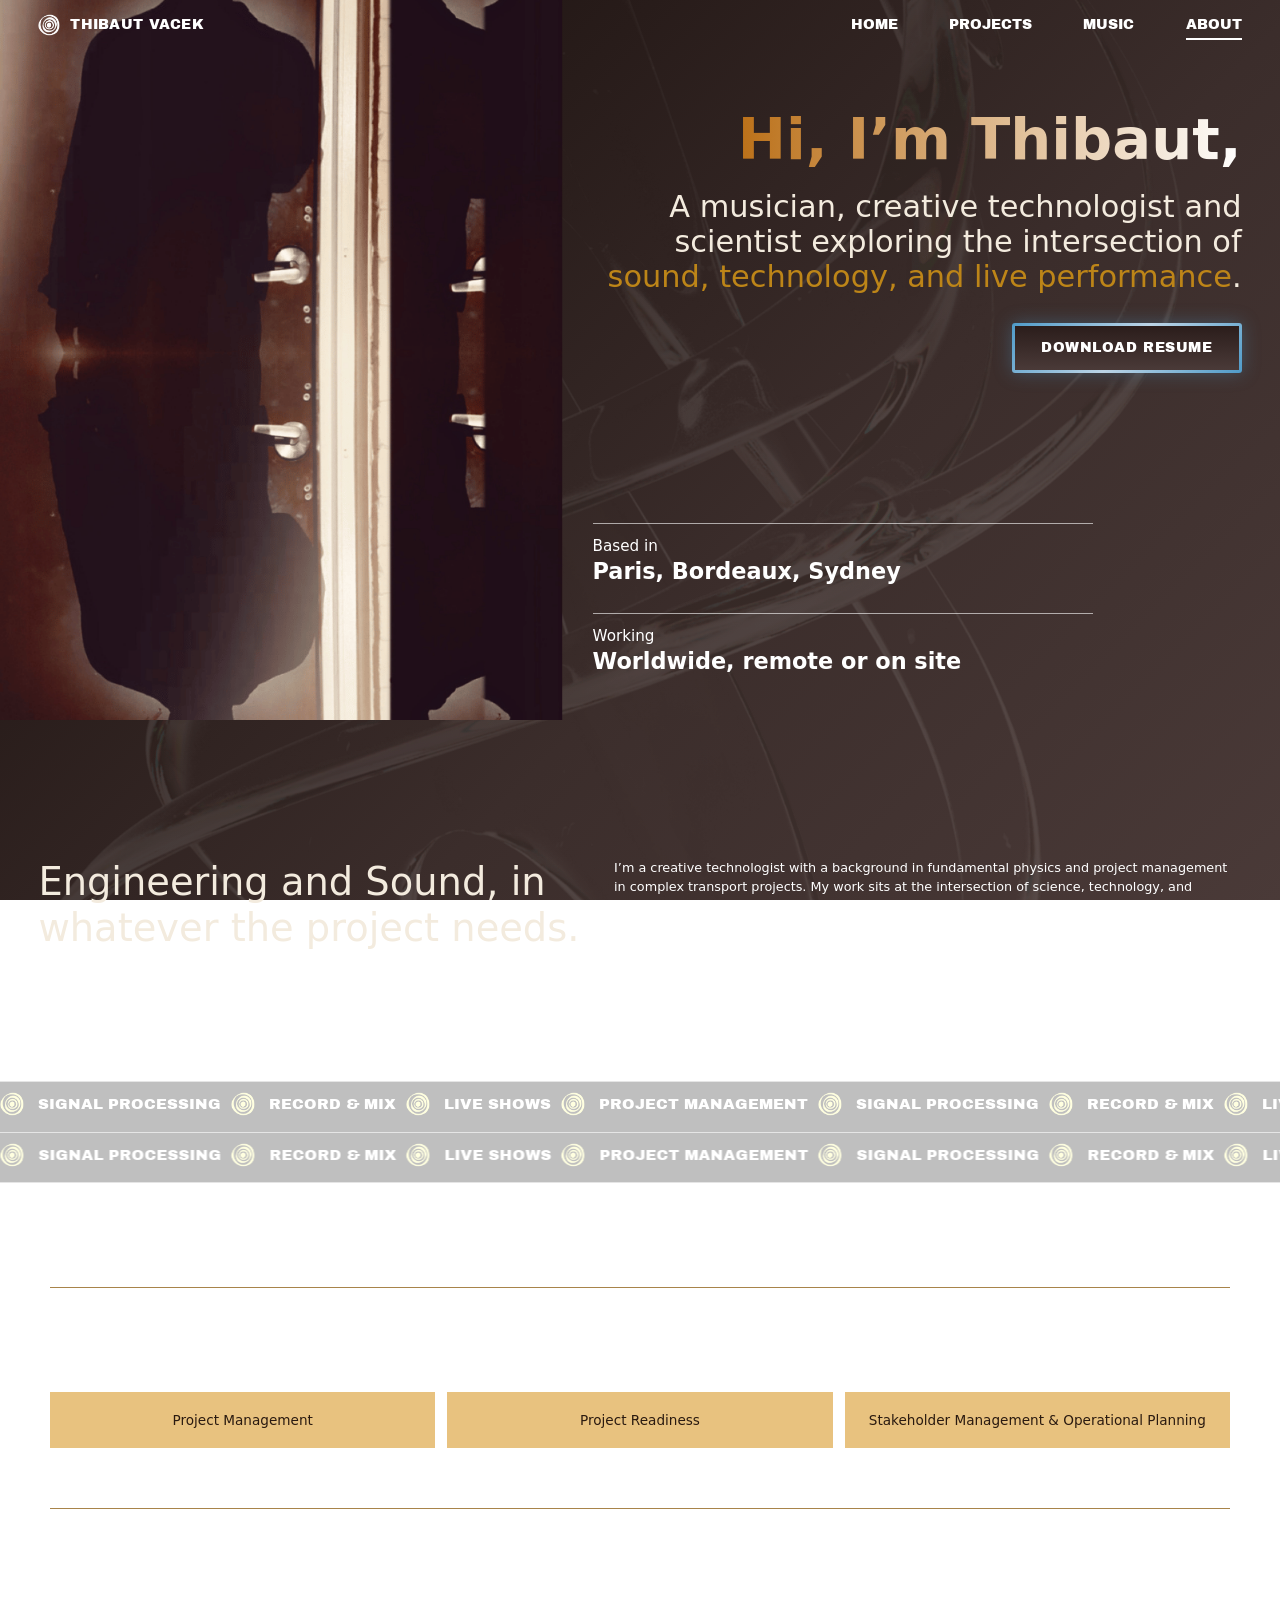
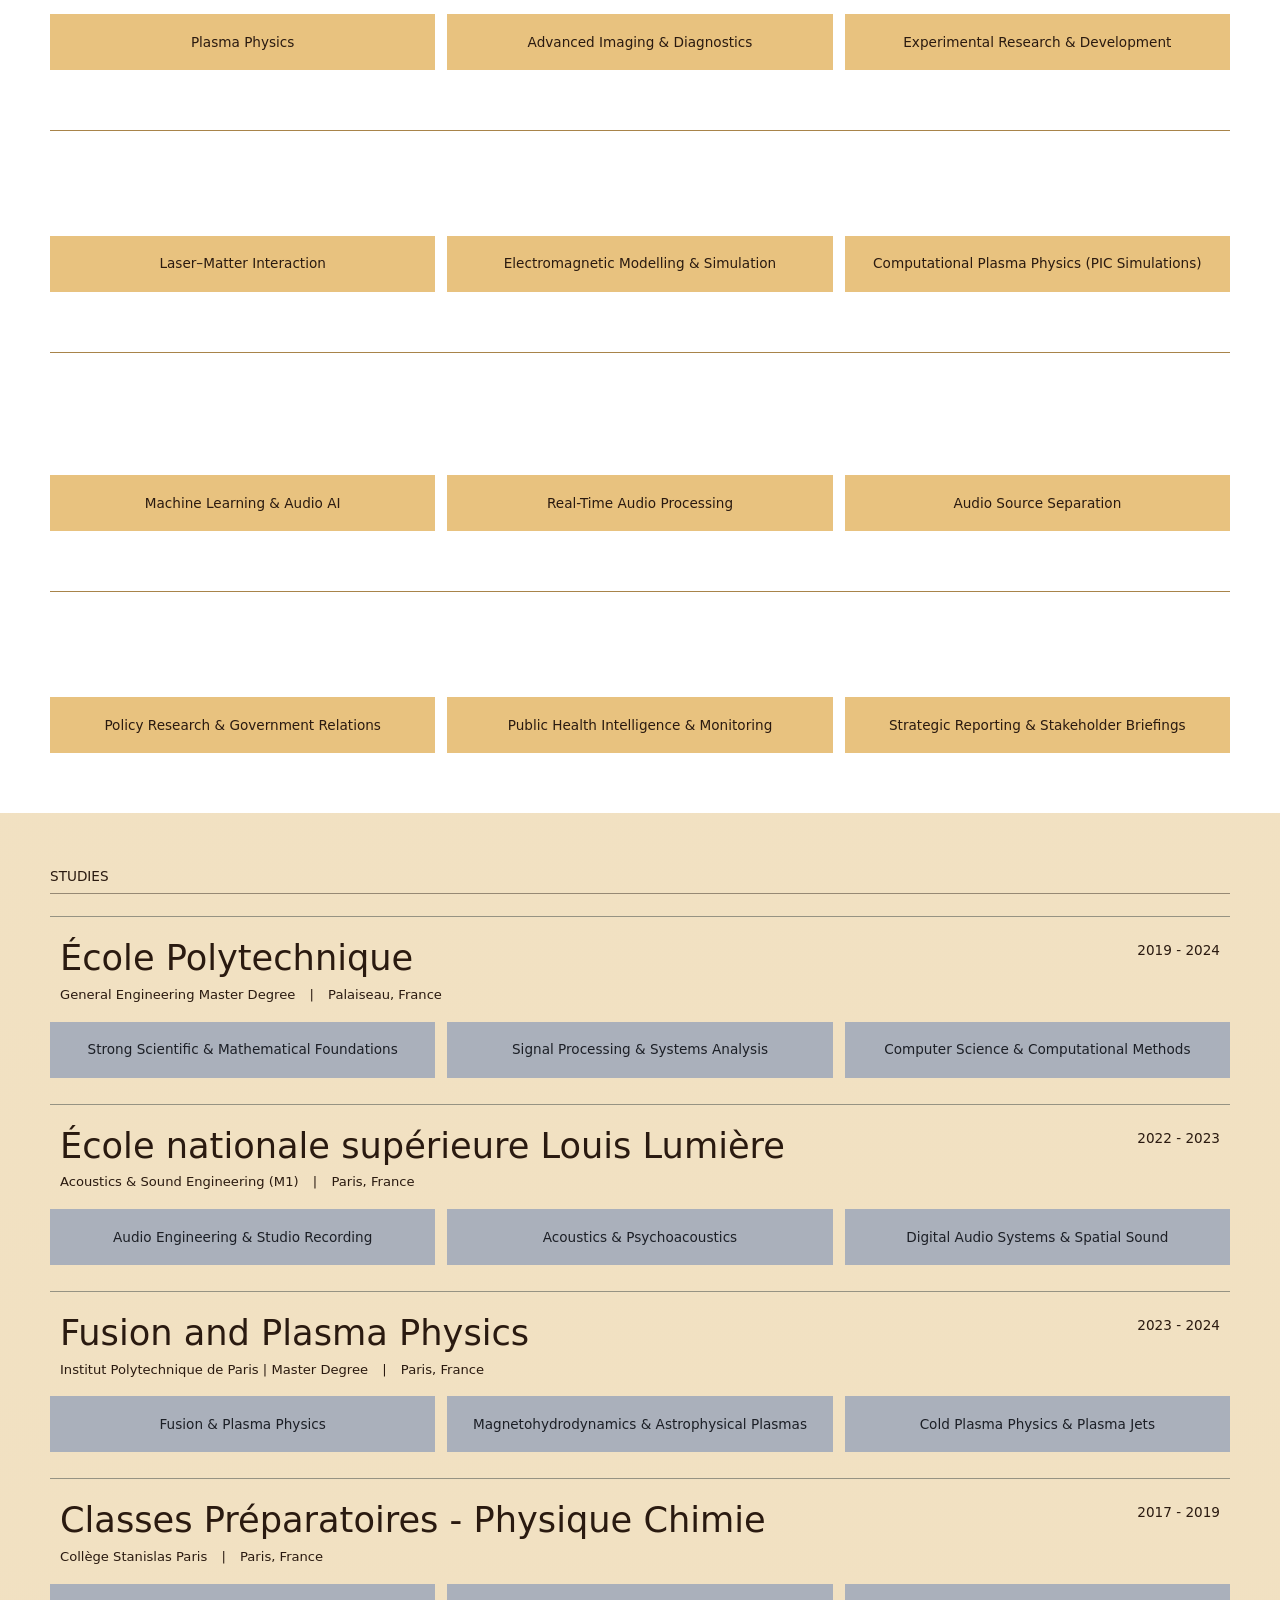
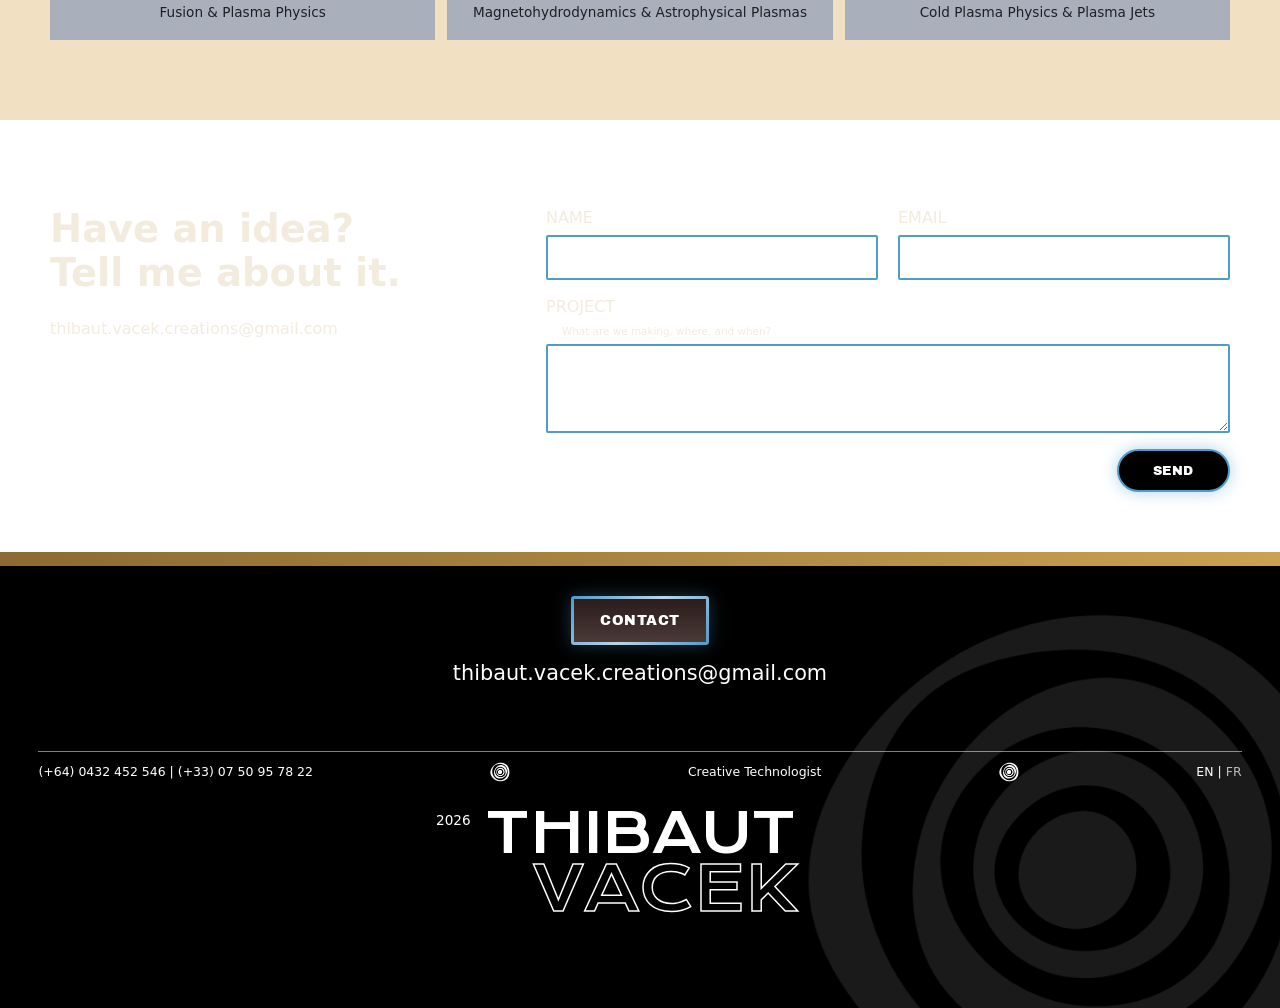
==== commit 13d0d9f4: "fine tuning of layout and items" ====
--- a/about.html
+++ b/about.html
@@ -18,10 +18,10 @@
 </header>
 <main>
 <section class="about-hero">
-  <div class="about-photo"><img src="pictures/about-door.jpg" alt="Portrait de Thibaut Vacek"></div>
+  <div class="about-photo"><img src="pictures/ABOUT/signal_about.png"></div>
   <div class="about-text">
-    <h1 class="reveal">Hi, I’m Thibaut,</h1>
-    <p class="about-lead reveal">A musician, creative technologist and scientist exploring the intersection of <span class="gold">sound, technology, and live performance</span>.</p>
+    <h1 class="reveal"><span class="orange">Hi, I’m Thibaut,</span> </h1>
+    <p class="about-lead reveal">A musician, creative technologist and scientist exploring the intersection of <span class="gold_brown">sound, technology, and live performance</span>.</p>
     <a class="btn btn-glow reveal" href="pictures/resume-thibaut-vacek.pdf" download>DOWNLOAD RESUME</a>
     <dl class="facts">
       <div class="reveal"><dt>Based in</dt><dd>Paris, Bordeaux, Sydney</dd></div>
--- a/style.css
+++ b/style.css
@@ -6,19 +6,43 @@
    - BDO Grotesk    -> Archivo      (texte)
    Pour les polices d'origine, remplace les variables ci-dessous.
    ========================================================= */
-:root{
+   @font-face{
+     font-family:"Archivo Black";
+     src:url("font/ArchivoBlack-Regular.woff2") format("woff2");
+     font-weight:400;
+     font-style:normal;
+     font-display:swap;
+   }
+  @font-face{
+     font-family:"BDO Bold";
+     src:url("font/BDOGrotesk-Bold.woff2") format("woff2");
+     font-weight:400;
+     font-style:normal;
+     font-display:swap;
+   }
+
+      @font-face{
+     font-family:"BDO Medium";
+     src:url("fonts/font/BDOGrotesk-Medium.woff2") format("woff2");
+     font-weight:400;
+     font-style:normal;
+     font-display:swap;
+   }
+
+   :root{
   --font-wide:"Krona One","Archivo Black",sans-serif;
-  --font-black:"Archivo Black","Archivo",sans-serif;
-  --font-body:"Archivo",system-ui,sans-serif;
+  --font-black:"Archivo Black","BDO Bold",sans-serif;
+  --font-body:"BDO Medium",system-ui,sans-serif;
 
   --black:#000;
   --ink:#140c0a;
   --brown-1:#170d0a;
   --brown-2:#4a3a38;
-  --cream:#f1dfbd;
+  --cream:#f3ebde;
   --cream-ink:#2a1a10;
   --brown-title:#7a4a1f;
   --gold:#f2b94f;
+  --gold_brown:#BD8518;
   --gold-soft:#e6c07b;
   --gold-line:#a8844a;
   --tan:#c9a06b;
@@ -43,7 +67,9 @@
 
 /* ---------- Backgrounds par page ---------- */
 .page-home{background:var(--black)}
-.page-home .hero,.page-home .intro{background:linear-gradient(135deg,#1b110e 0%,#3a2c2a 55%,#4d3c3a 100%)}
+/*.page-home .hero,.page-home .intro{background:linear-gradient(135deg,#1b110e 0%,#3a2c2a 55%,#4d3c3a 100%)}*/
+.page-home .hero,.page-home .intro{background:none}
+.expertise,.contact-band{background:rgba(15,8,6,.35)}   /* léger voile au lieu du dégradé plein */
 .page-projects{background:var(--cream);color:var(--cream-ink)}
 .page-music{background:linear-gradient(180deg,#21140f 0%,#3b2d2a 40%,#2a1b17 100%) fixed}
 .page-about{background:linear-gradient(135deg,#150b09 0%,#3b2d2b 60%,#4a3a38 100%) fixed}
@@ -80,7 +106,37 @@
 .h-xl{font-size:clamp(2rem,5.4vw,4.2rem);line-height:1.08;font-weight:700;letter-spacing:-.02em}
 .h-lg{font-size:clamp(1.7rem,3.4vw,2.6rem);font-weight:700}
 .h-md{font-size:clamp(1.5rem,2.6vw,2rem);font-weight:700}
-.blue{color:var(--blue)}.gold{color:var(--gold)}.grey{color:var(--grey)}.tan{color:var(--tan)}
+.blue{
+  background:linear-gradient(90deg,#4da3ff 0%,#fff 100%);
+  -webkit-background-clip:text;
+  background-clip:text;
+  color:transparent;
+  -webkit-text-fill-color:transparent;
+  display:inline-block;
+}
+.orange{
+  background:linear-gradient(90deg,#bb7018 0%,#fff 100%);
+  -webkit-background-clip:text;
+  background-clip:text;
+  color:transparent;
+  -webkit-text-fill-color:transparent;
+  display:inline-block;
+}
+.blue_anim{
+  background:linear-gradient(90deg,#4da3ff,#fff,#4da3ff);
+  background-size:200% 100%;
+  -webkit-background-clip:text;
+  background-clip:text;
+  color:transparent;
+  -webkit-text-fill-color:transparent;
+  display:inline-block;
+  animation:shine 6s linear infinite;
+}
+@keyframes shine{
+  to{background-position:-200% 0}
+}
+.gold{color:var(--gold)}.grey{color:var(--grey)}.tan{color:var(--tan)}
+.gold_brown{color:var(--gold_brown)}.grey{color:var(--grey)}.tan{color:var(--tan)}
 .display-wide{font-family:var(--font-wide);font-weight:400;font-size:clamp(2.4rem,9vw,7rem);letter-spacing:.02em;line-height:1}
 .display{font-family:var(--font-wide);font-weight:400;line-height:.95;display:flex;flex-direction:column}
 .display .solid{font-size:clamp(2.2rem,6vw,4.8rem);letter-spacing:.03em}
@@ -115,16 +171,18 @@
 .card.wide{aspect-ratio:21/9}
 
 /* ---------- HOME ---------- */
-.hero{position:relative;min-height:100svh;display:grid;grid-template-columns:minmax(0,1fr) minmax(0,1.15fr);align-items:center;gap:20px;padding:96px 0 60px var(--pad);overflow:hidden;
+.hero{position:relative;min-height:80svh;display:grid;grid-template-columns:minmax(0,1fr) minmax(0,1.15fr);align-items:center;gap:20px;padding:96px 0 60px var(--pad);overflow:hidden;
   background-image:radial-gradient(ellipse at 20% 30%,rgba(255,255,255,.07),transparent 55%)}
 .hero-text{display:flex;flex-direction:column;align-items:center;gap:22px;animation:fadeUp 1.1s var(--ease) both}
 .hero-text .display{align-items:flex-start}
 .tagline{font-size:clamp(1.1rem,2.2vw,1.6rem);text-align:center;line-height:1.2}
-.hero-img{overflow:hidden;border-radius:6px 0 0 6px;animation:slideIn 1.3s var(--ease) .2s both}
-.hero-img img{width:100%;aspect-ratio:4/3.1;object-fit:cover;animation:kenburns 18s ease-in-out infinite alternate}
+.hero-img{overflow:hidden;border-radius:0px 0 0 0px;animation:slideIn 1.3s var(--ease) .2s both;background:#111;}
+.hero-img img{display:block; width:100%;aspect-ratio:4/3.1;object-fit:cover;animation:kenburns 18s ease-in-out infinite alternate}
 @keyframes fadeUp{from{opacity:0;transform:translateY(40px)}to{opacity:1;transform:none}}
-@keyframes slideIn{from{opacity:0;transform:translateX(80px)}to{opacity:1;transform:none}}
-@keyframes kenburns{to{transform:scale(1.08) translate(-1.5%,1%)}}
+@keyframes slideIn{from{opacity:0;transform:translateX(40px)}to{opacity:1;transform:none}}
+@keyframes kenburns{from{transform:scale(1.08) translate(0,0)}
+  to{transform:scale(1.16) translate(-1.5%,1%)}
+}
 .intro{padding:56px var(--pad) 70px}
 .lead{font-size:clamp(1.15rem,2.4vw,1.8rem);line-height:1.3;max-width:900px;margin-bottom:60px}
 .kpis{display:grid;grid-template-columns:repeat(3,1fr);gap:22px}
@@ -142,8 +200,8 @@
 .expertise-list .num{font-size:.75rem}
 .expertise-list h3{font-size:clamp(1.3rem,2.6vw,2rem);font-weight:500}
 .expertise-list p{font-size:.78rem;opacity:.9;text-align:right}
-.contact-band{padding:50px var(--pad) 70px 12vw;background:linear-gradient(90deg,#1a100d,#4a3a38)}
-.contact-band .eyebrow{margin-left:-11vw;margin-bottom:26px}
+.contact-band{padding:50px var(--pad) 70px;background:linear-gradient(90deg,#1a100d,#4a3a38)}
+.contact-band .eyebrow{margin-left:0vw;margin-bottom:26px}
 .gold-stripe{height:14px;background:linear-gradient(90deg,#8c6a31,#caa253 50%,#8c6a31);background-size:200% 100%;animation:shine 6s linear infinite}
 @keyframes shine{to{background-position:-200% 0}}
 
@@ -159,7 +217,7 @@
 .footer-name small{position:absolute;left:calc(50% - 15em);top:.4em;font-family:var(--font-body);font-size:.85rem}
 .footer-name .solid{font-size:clamp(1.8rem,5vw,3.4rem)}
 .footer-name .outline{font-size:clamp(2rem,5.6vw,3.8rem);padding-left:.8em}
-.footer-watermark{position:absolute;right:-6%;bottom:-30%;width:min(55%,560px);opacity:.1;animation:spin 60s linear infinite;pointer-events:none}
+.footer-watermark{position:absolute;right:-6%;bottom:-30%;width:min(55%,560px);opacity:.1;animation:spin 20s linear infinite;pointer-events:none}
 @keyframes spin{to{transform:rotate(360deg)}}
 
 /* ---------- PROJECTS ---------- */
@@ -198,7 +256,7 @@
 .carousel figure img{height:100%;width:auto;object-fit:cover}
 .carousel figcaption{position:absolute;top:14px;left:12%;right:0;font-family:var(--font-black);font-size:.95rem;border-bottom:1px solid rgba(255,255,255,.6);padding-bottom:4px}
 @keyframes drift{to{transform:translateX(-50%)}}
-.listen{position:relative;height:clamp(200px,34vw,300px);margin:20px auto 0;width:min(560px,92%);font-family:var(--font-black);font-size:clamp(1.6rem,4.4vw,2.2rem)}
+.listen{position:relative; height:clamp(130px,22vw,180px);margin:20px auto 0;width:min(560px,92%);font-family:var(--font-black);font-size:clamp(1.6rem,4.4vw,2.2rem)}
 .listen a{position:absolute;transition:letter-spacing .4s var(--ease),color .3s}
 .listen a:hover{letter-spacing:.14em;color:var(--gold)}
 .listen-a{left:0;top:8px}.listen-b{right:0;bottom:0}
@@ -240,11 +298,11 @@
 .about-text{padding:110px var(--pad) 40px 0;text-align:right}
 .about-text h1{font-size:clamp(2rem,5vw,3.6rem);color:var(--tan);font-weight:700;line-height:1.05}
 .about-lead{font-size:clamp(1.15rem,2.6vw,1.9rem);line-height:1.15;margin:20px 0 28px;color:var(--cream)}
-.facts{text-align:left;margin-top:44px;width:min(100%,500px);margin-left:auto}
+.facts{text-align:left;margin-top:150px;width:min(100%,500px);margin-left:0}
 .facts div{border-top:1px solid rgba(255,255,255,.6);padding:12px 0 26px}
 .facts dt{font-size:.95rem}
 .facts dd{font-size:clamp(1.1rem,2vw,1.4rem);font-weight:700}
-.bio{padding:30px var(--pad) 60px}
+.bio{padding:0px var(--pad) 60px}
 .bio .eyebrow{max-width:none;border-color:rgba(255,255,255,.3)}
 .bio-grid{display:grid;grid-template-columns:1fr 1.15fr;gap:30px;align-items:start;margin-top:10px}
 .bio-grid h2{font-size:clamp(1.6rem,3.4vw,2.4rem);font-weight:500;color:var(--cream);line-height:1.2}
@@ -331,3 +389,103 @@
   *,*::before,*::after{animation:none!important;transition:none!important}
   .reveal{opacity:1;transform:none}
 }
+
+/* ---------- PROJECT (page détail) ---------- */
+.page-project{background:linear-gradient(135deg,#150b09 0%,#3b2d2b 60%,#4a3a38 100%) fixed}
+.pj{display:grid;grid-template-columns:minmax(0,.9fr) minmax(0,1.1fr);gap:clamp(20px,4vw,56px);padding:100px var(--pad) 50px;align-items:start}
+.pj-text{position:sticky;top:84px;height:calc(100svh - 110px);min-height:520px;display:flex;flex-direction:column;justify-content:space-between;gap:30px}
+.pj-text .eyebrow{max-width:none;color:var(--gold)}
+.pj-title{font-family:var(--font-wide);font-weight:400;font-size:clamp(1.8rem,4.4vw,3.4rem);line-height:1.05;margin-bottom:26px;color:var(--white)}
+.pj-overview{font-size:clamp(1.15rem,2.3vw,1.85rem);line-height:1.22;font-weight:600;color:var(--cream)}
+.pj-info li{display:flex;justify-content:space-between;gap:20px;padding:14px 0;border-bottom:1px solid var(--gold-line);font-family:var(--font-black);font-size:.8rem;letter-spacing:.03em;text-transform:uppercase}
+.pj-info li:first-child{border-top:1px solid var(--gold-line)}
+.pj-info li span{color:var(--gold-soft)}
+.pj-info li strong{font-weight:400;text-align:right;color:#fff}
+.pj-media{display:flex;flex-direction:column;gap:20px}
+.pj-media figure{border-radius:22px;overflow:hidden;background:#222;box-shadow:0 20px 50px rgba(0,0,0,.35)}
+.pj-media img{width:100%;height:auto;max-height:86svh;object-fit:cover;transition:transform 1.2s var(--ease)}
+.pj-media figure:hover img{transform:scale(1.04)}
+.pj-nav{display:flex;justify-content:space-between;align-items:center;gap:20px;flex-wrap:wrap;padding:40px var(--pad) 70px;border-top:1px solid rgba(255,255,255,.2);margin:0 var(--pad)}
+.pj-nav{padding-inline:0}
+.pj-nav a{font-family:var(--font-black);font-size:clamp(1rem,2.2vw,1.5rem);display:inline-flex;align-items:center;gap:14px;transition:color .3s}
+.pj-nav a:hover{color:var(--gold)}
+.pj-nav .arrow{display:inline-block;transition:transform .4s var(--ease)}
+.pj-back:hover .arrow{transform:translateX(-10px)}
+.pj-next:hover .arrow{transform:translateX(10px)}
+@media (max-width:900px){
+  .pj{grid-template-columns:1fr;padding-top:90px}
+  .pj-text{position:static;height:auto;min-height:0}
+  .pj-info{margin-top:10px}
+  .pj-nav{flex-direction:column;align-items:flex-start}
+}
+
+/* ---------- PROJECT : blocs visuels ---------- */
+.pj-block{margin:0}
+.pj-cell{position:relative;overflow:hidden;border-radius:22px;background:#1f1512;box-shadow:0 20px 50px rgba(0,0,0,.35)}
+.pj-cell img,.pj-cell video,.pj-cell canvas,.pj-cell iframe{display:block;width:100%;height:100%;object-fit:cover;border:0}
+.pj-cell:not([style*="aspect-ratio"]):not([style*="height"]) img{height:auto;max-height:86svh}
+.pj-cell img,.pj-cell video{transition:transform 1.2s var(--ease)}
+.pj-cell:hover img{transform:scale(1.04)}
+.pj-cols{display:grid;gap:14px}
+.pj-cols.c2{grid-template-columns:1fr 1fr}
+.pj-cols.c3{grid-template-columns:repeat(3,1fr)}
+.pj-cols .pj-cell{border-radius:16px}
+.pj-block figcaption{margin-top:10px;font-size:.78rem;color:var(--cream);opacity:.85}
+.pj-note{font-size:clamp(1rem,1.8vw,1.3rem);line-height:1.35;color:var(--cream);padding:6px 4px;border-left:3px solid var(--gold);padding-left:16px}
+.pj-media{gap:22px}
+.pj-media figure{background:none;box-shadow:none;border-radius:0}
+@media (max-width:640px){.pj-cols.c3{grid-template-columns:1fr 1fr}}
+.pj-text.long{position:static;height:auto}
+.pj-text.long .pj-overview{font-size:clamp(.95rem,1.25vw,1.1rem);font-weight:500;line-height:1.5;margin-bottom:16px}
+.pj-overview a{color:var(--gold);text-decoration:underline;text-underline-offset:3px;transition:color .3s}
+.pj-overview a:hover{color:#fff}
+.b-section{margin-top:18px}
+.pj-sub{font-family:var(--font-black);font-size:clamp(1.2rem,2.4vw,1.8rem);color:var(--gold);margin-bottom:10px;padding-bottom:8px;border-bottom:1px solid var(--gold-line)}
+.pj-subtext{font-size:clamp(.95rem,1.4vw,1.1rem);line-height:1.5;color:var(--cream);margin-bottom:18px}
+.pj-subtext a{color:var(--gold);text-decoration:underline;text-underline-offset:3px}
+.pj-subtext a:hover{color:#fff}
+.pj-audio{background:rgba(0,0,0,.35);border:1px solid var(--gold-line);border-radius:16px;padding:16px 18px}
+.pj-audio-title{font-family:var(--font-black);font-size:.9rem;color:var(--gold);margin-bottom:10px;letter-spacing:.03em}
+.pj-audio audio{width:100%;display:block}
+.pj-hero{position:relative;width:100%;aspect-ratio:21/9;max-height:80svh;overflow:hidden;background:#000}
+.pj-hero video{display:block;width:100%;height:100%;object-fit:cover}
+.pj-hero::after{content:"";position:absolute;inset:0;background:linear-gradient(to bottom,rgba(0,0,0,.35),transparent 30%,transparent 60%,rgba(21,11,9,.95));pointer-events:none}
+.pj.has-hero{padding-top:36px}
+@media (max-width:640px){.pj-hero:not([style*="aspect-ratio"]){aspect-ratio:4/3}}
+.pj-label{font-size:.72rem;letter-spacing:.1em;text-transform:uppercase;color:var(--gold-soft);margin-bottom:6px}
+.pj-hero.bottom{margin-top:10px}
+.pj-hero.bottom::after{background:linear-gradient(to top,rgba(21,11,9,.9),transparent 35%)}
+.pj-hero canvas{position:absolute;inset:0;width:100%;height:100%;display:block}
+
+.pj-flex{display:flex;gap:12px;align-items:flex-start}
+.pj-flex .pj-cell{min-width:0;border-radius:16px}
+
+@media (max-width:640px){.pj-cols.c3{grid-template-columns:1fr 1fr!important}}
+
+/* Image de fond plein écran, derrière tout */
+body::before{
+  content:"";
+  position:fixed;
+  inset:calc(var(--bg-bleed, 0%) * -1);
+  z-index:-1;
+  pointer-events:none;
+  background-image:var(--bg-image, none);
+  background-repeat:no-repeat;
+  background-size:var(--bg-size, cover);
+  background-position:var(--bg-x, 50%) var(--bg-y, 50%);
+  opacity:var(--bg-opacity, .1);
+  transform:rotate(var(--bg-rot, 0deg));
+  transform-origin:var(--bg-origin, 50% 50%);
+  animation:bgdrift 40s ease-in-out infinite alternate;
+}
+@keyframes bgdrift{
+  from{transform:rotate(var(--bg-rot, 0deg)) scale(1)}
+  to{transform:rotate(var(--bg-rot, 0deg)) scale(1.08) translate(-1%, 1%)}
+}
+
+
+.page-home{--bg-image:url("Backgrounds/bckgnd_home.png")}
+.page-music{--bg-image:url("Backgrounds/bckgnd_music.png")}
+.page-about{--bg-image:url("Backgrounds/bckgnd_about.png")}
+.page-project{--bg-image:url("Backgrounds/bckgnd_projects.png")}
+.page-projects{--bg-image:url("Backgrounds/bckgnd_projects.png")}
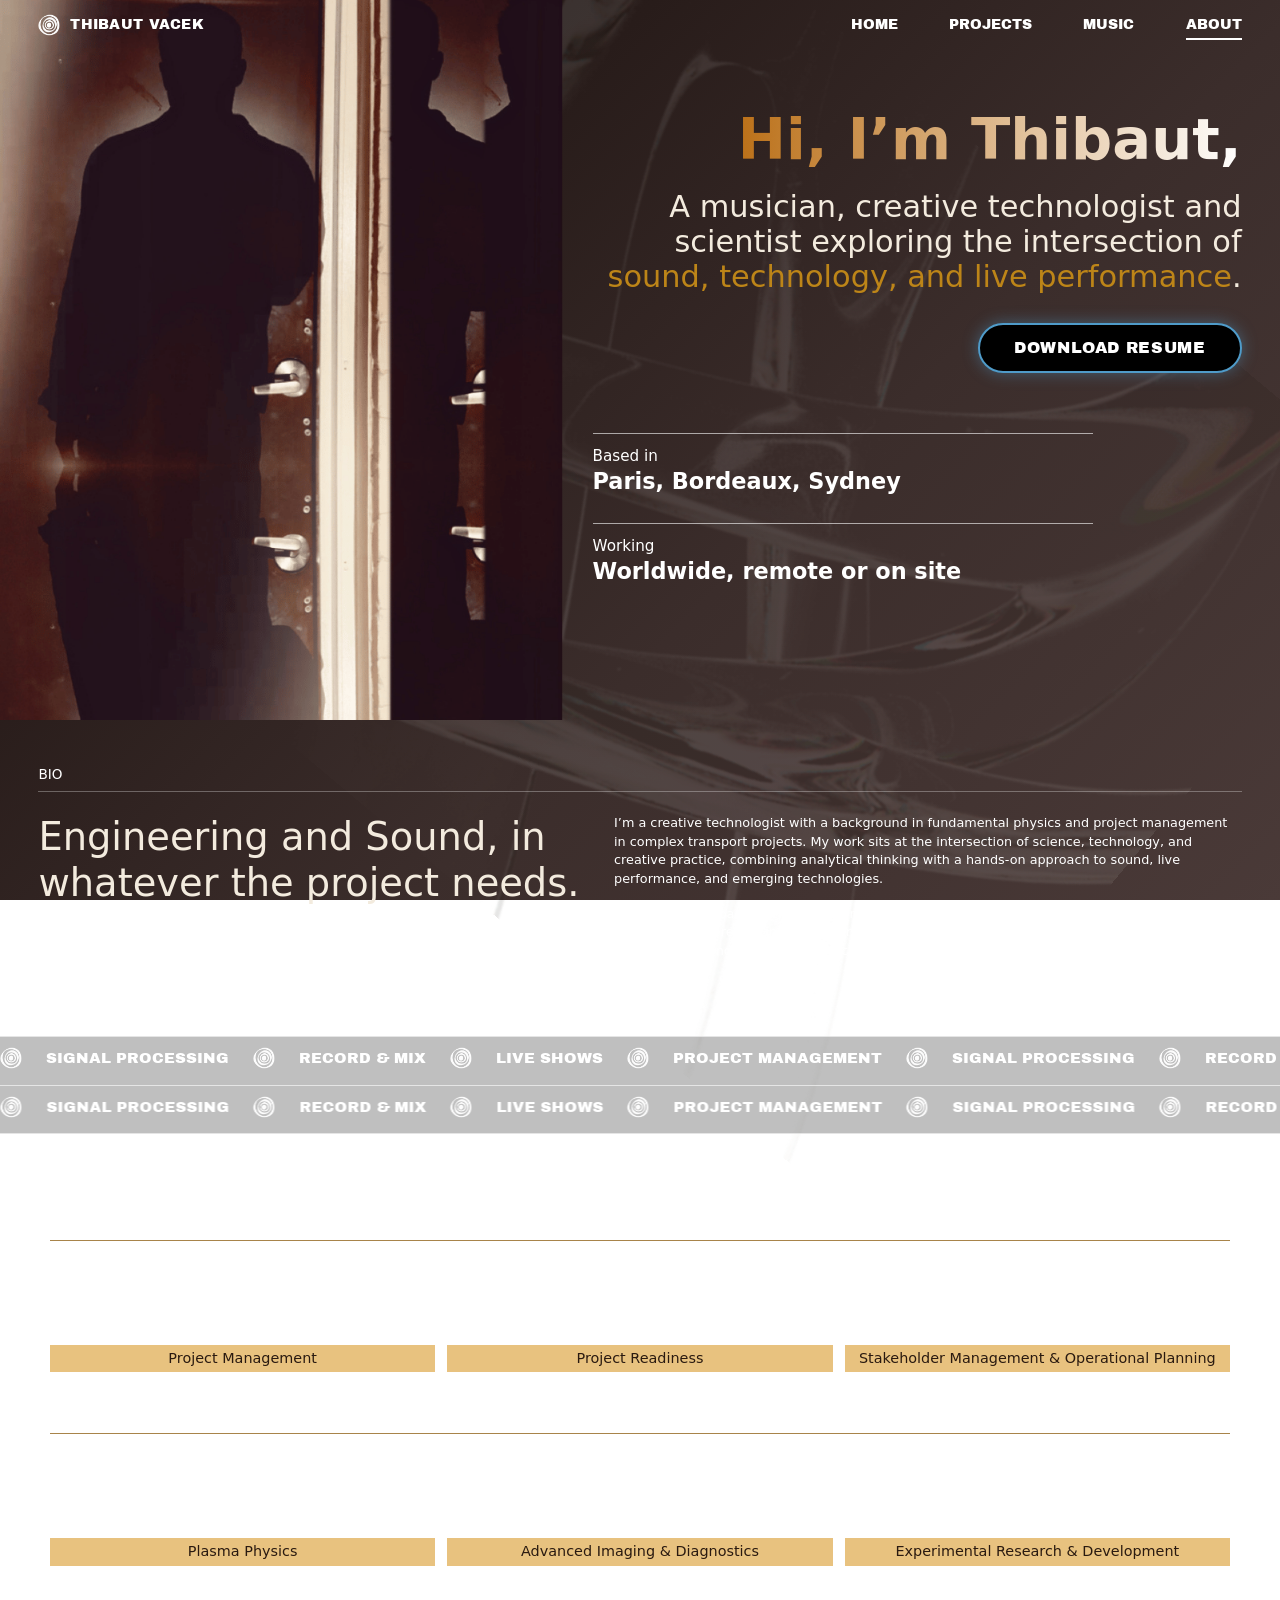
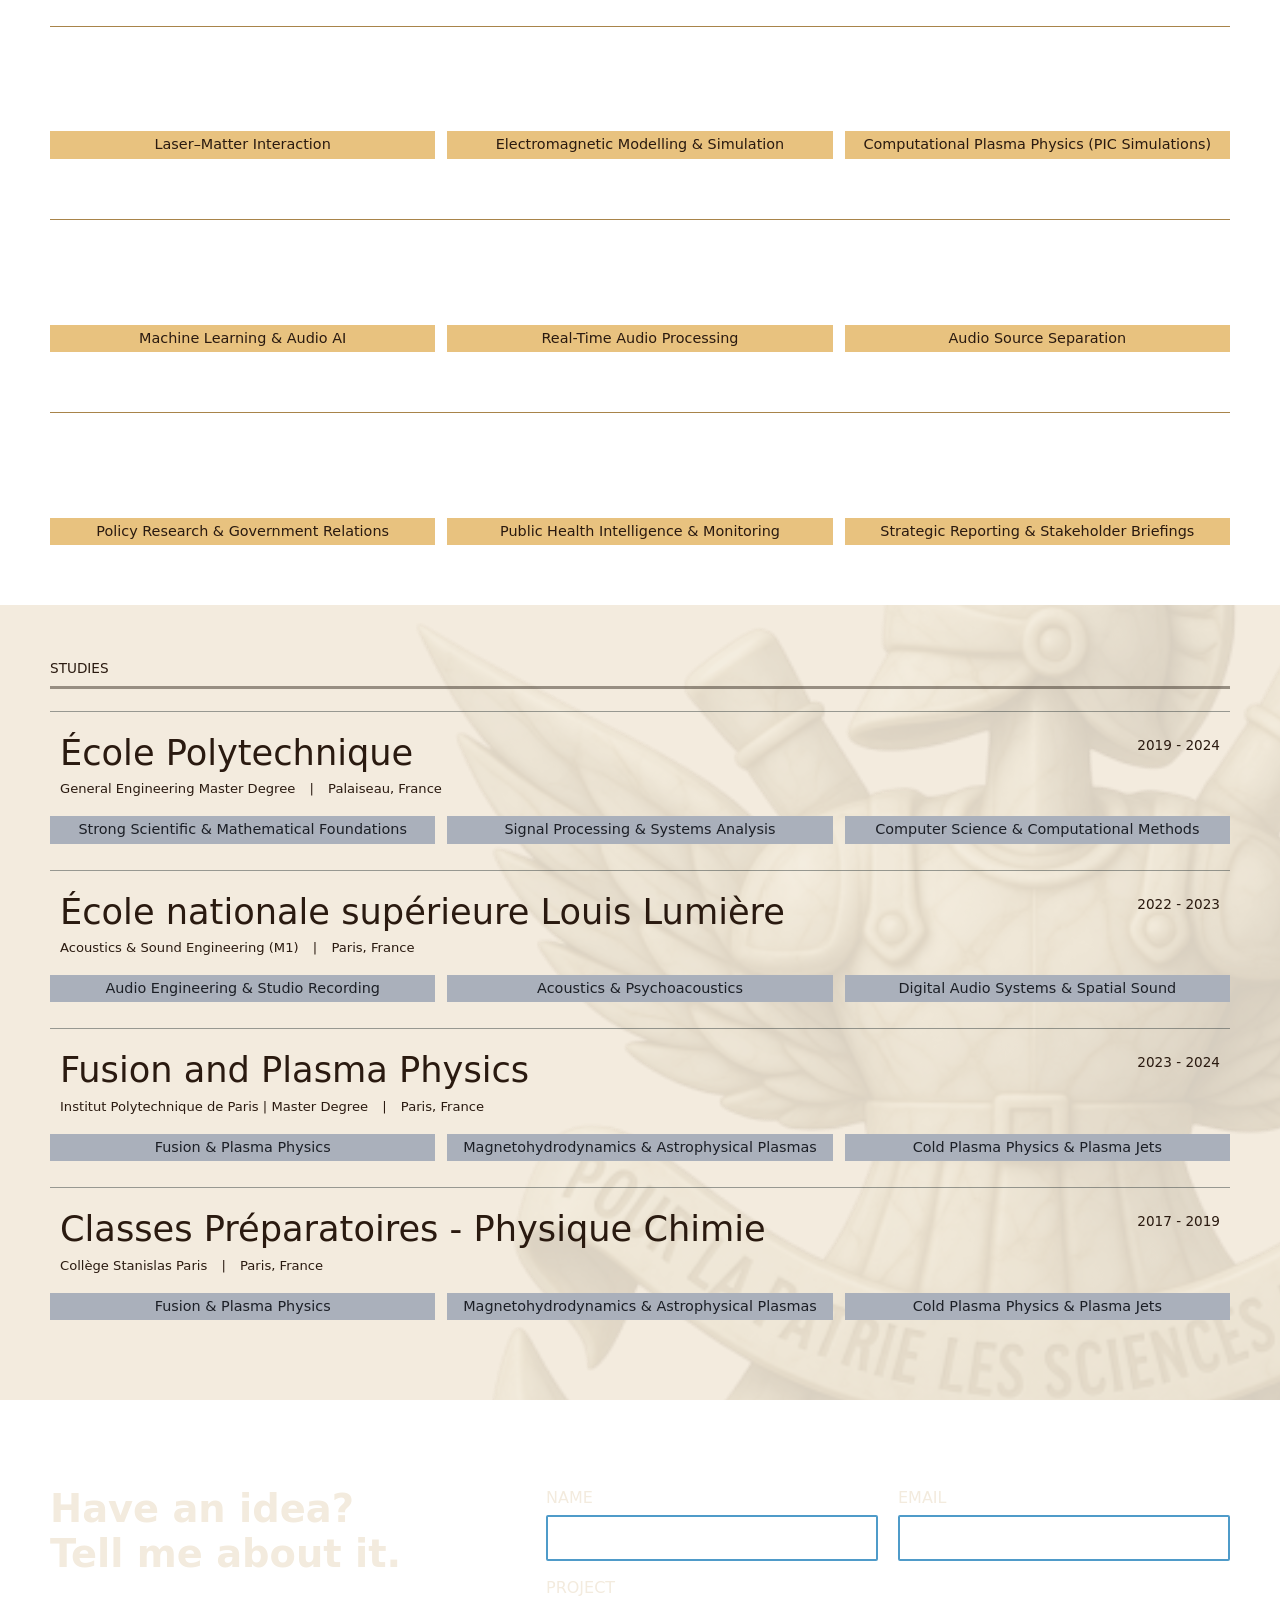
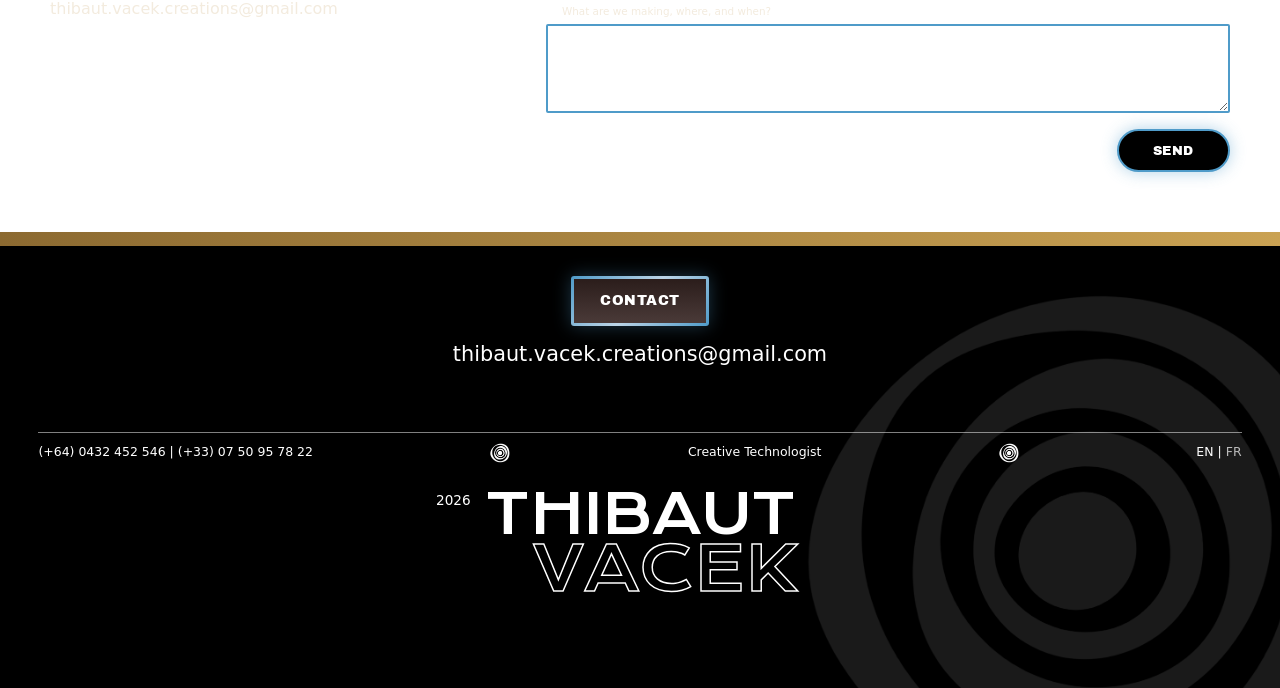
==== commit fb969668: "fine tuning of layout and items v2" ====
--- a/about.html
+++ b/about.html
@@ -22,7 +22,7 @@
   <div class="about-text">
     <h1 class="reveal"><span class="orange">Hi, I’m Thibaut,</span> </h1>
     <p class="about-lead reveal">A musician, creative technologist and scientist exploring the intersection of <span class="gold_brown">sound, technology, and live performance</span>.</p>
-    <a class="btn btn-glow reveal" href="pictures/resume-thibaut-vacek.pdf" download>DOWNLOAD RESUME</a>
+    <a class="btn btn-pill2 reveal" href="pictures/resume-thibaut-vacek.pdf" download>DOWNLOAD RESUME</a>
     <dl class="facts">
       <div class="reveal"><dt>Based in</dt><dd>Paris, Bordeaux, Sydney</dd></div>
       <div class="reveal" style="--d:120ms"><dt>Working</dt><dd>Worldwide, remote or on site</dd></div>
@@ -42,7 +42,7 @@
 <div class="ticker" aria-hidden="true"><ul class="ticker-track"><li><img class="spiral" src="pictures/LOGO_ref.png" alt=""><span>SIGNAL PROCESSING</span></li><li><img class="spiral" src="pictures/LOGO_ref.png" alt=""><span>RECORD &amp; MIX</span></li><li><img class="spiral" src="pictures/LOGO_ref.png" alt=""><span>LIVE SHOWS</span></li><li><img class="spiral" src="pictures/LOGO_ref.png" alt=""><span>PROJECT MANAGEMENT</span></li><li><img class="spiral" src="pictures/LOGO_ref.png" alt=""><span>SIGNAL PROCESSING</span></li><li><img class="spiral" src="pictures/LOGO_ref.png" alt=""><span>RECORD &amp; MIX</span></li><li><img class="spiral" src="pictures/LOGO_ref.png" alt=""><span>LIVE SHOWS</span></li><li><img class="spiral" src="pictures/LOGO_ref.png" alt=""><span>PROJECT MANAGEMENT</span></li><li><img class="spiral" src="pictures/LOGO_ref.png" alt=""><span>SIGNAL PROCESSING</span></li><li><img class="spiral" src="pictures/LOGO_ref.png" alt=""><span>RECORD &amp; MIX</span></li><li><img class="spiral" src="pictures/LOGO_ref.png" alt=""><span>LIVE SHOWS</span></li><li><img class="spiral" src="pictures/LOGO_ref.png" alt=""><span>PROJECT MANAGEMENT</span></li><li><img class="spiral" src="pictures/LOGO_ref.png" alt=""><span>SIGNAL PROCESSING</span></li><li><img class="spiral" src="pictures/LOGO_ref.png" alt=""><span>RECORD &amp; MIX</span></li><li><img class="spiral" src="pictures/LOGO_ref.png" alt=""><span>LIVE SHOWS</span></li><li><img class="spiral" src="pictures/LOGO_ref.png" alt=""><span>PROJECT MANAGEMENT</span></li></ul></div><div class="ticker reverse" aria-hidden="true"><ul class="ticker-track"><li><img class="spiral" src="pictures/LOGO_ref.png" alt=""><span>SIGNAL PROCESSING</span></li><li><img class="spiral" src="pictures/LOGO_ref.png" alt=""><span>RECORD &amp; MIX</span></li><li><img class="spiral" src="pictures/LOGO_ref.png" alt=""><span>LIVE SHOWS</span></li><li><img class="spiral" src="pictures/LOGO_ref.png" alt=""><span>PROJECT MANAGEMENT</span></li><li><img class="spiral" src="pictures/LOGO_ref.png" alt=""><span>SIGNAL PROCESSING</span></li><li><img class="spiral" src="pictures/LOGO_ref.png" alt=""><span>RECORD &amp; MIX</span></li><li><img class="spiral" src="pictures/LOGO_ref.png" alt=""><span>LIVE SHOWS</span></li><li><img class="spiral" src="pictures/LOGO_ref.png" alt=""><span>PROJECT MANAGEMENT</span></li><li><img class="spiral" src="pictures/LOGO_ref.png" alt=""><span>SIGNAL PROCESSING</span></li><li><img class="spiral" src="pictures/LOGO_ref.png" alt=""><span>RECORD &amp; MIX</span></li><li><img class="spiral" src="pictures/LOGO_ref.png" alt=""><span>LIVE SHOWS</span></li><li><img class="spiral" src="pictures/LOGO_ref.png" alt=""><span>PROJECT MANAGEMENT</span></li><li><img class="spiral" src="pictures/LOGO_ref.png" alt=""><span>SIGNAL PROCESSING</span></li><li><img class="spiral" src="pictures/LOGO_ref.png" alt=""><span>RECORD &amp; MIX</span></li><li><img class="spiral" src="pictures/LOGO_ref.png" alt=""><span>LIVE SHOWS</span></li><li><img class="spiral" src="pictures/LOGO_ref.png" alt=""><span>PROJECT MANAGEMENT</span></li></ul></div>
 <section class="timeline experience">
   <p class="eyebrow reveal">EXPERIENCE</p>
-  <article class="job reveal "><div class="job-top"><div><h3>Operations Engineer</h3><p class="where">RATP Dev <span class="sep">|</span> Sydney, Australia</p></div><time>March 2025 - today</time></div><ul class="chips"><li>Project Management</li><li>Project Readiness</li><li>Stakeholder Management &amp; Operational Planning</li></ul><p class="tools">Tools: PowerQuery, PowerAutomate, Power BI, Python</p></article><article class="job reveal "><div class="job-top"><div><h3>Plasma Physicist</h3><p class="where">Laboratoire de Physique des Plasmas <span class="sep">|</span> Paris, France</p></div><time>March 2024 - October 2024</time></div><ul class="chips"><li>Plasma Physics</li><li>Advanced Imaging &amp; Diagnostics</li><li>Experimental Research &amp; Development</li></ul><p class="tools">Tools: Python, High-Voltage Generator, Nanosecond Camera</p></article><article class="job reveal "><div class="job-top"><div><h3>Physics Engineer</h3><p class="where">Centre des Lasers Intenses et Applications <span class="sep">|</span> Talence, France</p></div><time>April 2023 - July 2023</time></div><ul class="chips"><li>Laser–Matter Interaction</li><li>Electromagnetic Modelling &amp; Simulation</li><li>Computational Plasma Physics (PIC Simulations)</li></ul><p class="tools">Tools: Matlab, Mathematica, Python</p></article><article class="job reveal "><div class="job-top"><div><h3>Data Engineer</h3><p class="where">Audio Data Analysis and Signal Processing, Laboratoire Traitement et Apprentissage <span class="sep">|</span> Palaiseau, France</p></div><time>April 2022 - Sept 2022</time></div><ul class="chips"><li>Machine Learning &amp; Audio AI</li><li>Real-Time Audio Processing</li><li>Audio Source Separation</li></ul><p class="tools">Tools: Tensorflow, Docker, Python</p></article><article class="job reveal "><div class="job-top"><div><h3>Social Affairs Assistant</h3><p class="where">Ambassade de France en Italie <span class="sep">|</span> Roma, Italy</p></div><time>June 2021 - August 2021</time></div><ul class="chips"><li>Policy Research &amp; Government Relations</li><li>Public Health Intelligence &amp; Monitoring</li><li>Strategic Reporting &amp; Stakeholder Briefings</li></ul></article>
+  <article class="job reveal "><div class="job-top"><div><h3>Operations Engineer</h3><p class="where">RATP Dev <span class="sep">|</span> Sydney, Australia</p></div><time>March 2025 - today</time></div><ul class="chips"><li>Project Management</li><li>Project Readiness</li><li>Stakeholder Management &amp; Operational Planning</li></ul><p class="tools">Tools: PowerQuery, PowerAutomate, Power BI, Python</p></article><article class="job reveal "><div class="job-top"><div><h3>Plasma Physicist</h3><p class="where">Laboratoire de Physique des Plasmas <span class="sep">|</span> Paris, France</p></div><time>March 2024 - October 2024</time></div><ul class="chips"><li>Plasma Physics</li><li>Advanced Imaging &amp; Diagnostics</li><li>Experimental Research &amp; Development</li></ul><p class="tools">Tools: Python, High-Voltage Generator, Nanosecond Camera</p></article><article class="job reveal "><div class="job-top"><div><h3>Physics Engineer</h3><p class="where">Centre des Lasers Intenses et Applications <span class="sep">|</span> Talence, France</p></div><time>April 2023 - July 2023</time></div><ul class="chips"><li>Laser–Matter Interaction</li><li>Electromagnetic Modelling &amp; Simulation</li><li>Computational Plasma Physics (PIC Simulations)</li></ul><p class="tools">Tools: Matlab, Radia, Python</p></article><article class="job reveal "><div class="job-top"><div><h3>Data Engineer</h3><p class="where">Audio Data Analysis and Signal Processing, Laboratoire Traitement et Apprentissage <span class="sep">|</span> Palaiseau, France</p></div><time>April 2022 - Sept 2022</time></div><ul class="chips"><li>Machine Learning &amp; Audio AI</li><li>Real-Time Audio Processing</li><li>Audio Source Separation</li></ul><p class="tools">Tools: Tensorflow, Docker, Python</p></article><article class="job reveal "><div class="job-top"><div><h3>Social Affairs Assistant</h3><p class="where">Ambassade de France en Italie <span class="sep">|</span> Roma, Italy</p></div><time>June 2021 - August 2021</time></div><ul class="chips"><li>Policy Research &amp; Government Relations</li><li>Public Health Intelligence &amp; Monitoring</li><li>Strategic Reporting &amp; Stakeholder Briefings</li></ul></article>
 </section>
 <section class="timeline studies">
   <p class="eyebrow reveal">STUDIES</p>
--- a/style.css
+++ b/style.css
@@ -99,6 +99,9 @@
   box-shadow:0 0 18px rgba(79,155,201,.35)}
 .btn-glow:hover{transform:translateY(-3px) scale(1.04);box-shadow:0 0 30px rgba(79,155,201,.7)}
 .btn-pill{padding:12px 34px;border-radius:40px;background:#000;color:#fff;border:2px solid var(--blue);box-shadow:0 0 16px rgba(79,155,201,.45)}
+.btn-pill2{padding:12px 34px;border-radius:40px;background:#000;color:#fff;border:2px solid var(--blue);box-shadow:0 0 16px rgba(79,155,201,.45)}
+.btn-pill2:hover{transform:translateY(-3px) scale(1.04);box-shadow:0 0 30px rgba(79,155,201,.7)}
+
 .btn-pill:hover{transform:scale(1.06);box-shadow:0 0 28px rgba(79,155,201,.8)}
 
 /* ---------- Typo utilitaires ---------- */
@@ -149,20 +152,29 @@
 /* ---------- Ticker ---------- */
 .ticker{overflow:hidden;border-block:1px solid rgba(255,255,255,.6);background:rgba(0,0,0,.25);padding:10px 0;font-family:var(--font-black);font-size:.95rem;white-space:nowrap}
 .page-projects .ticker{border-color:var(--cream-ink);color:var(--cream-ink);background:rgba(241,223,189,.6)}
-.ticker-track{display:inline-flex;gap:34px;animation:marquee 28s linear infinite;will-change:transform}
-.ticker.reverse .ticker-track{animation-direction:reverse;animation-duration:34s}
-.ticker li{display:flex;align-items:center;gap:14px}
-.ticker .spiral{width:24px;height:24px;filter:sepia(1) saturate(3) hue-rotate(-12deg) brightness(1.1)}
+.ticker-track{display:inline-flex;animation:marquee 28s linear infinite;will-change:transform}.ticker.reverse .ticker-track{animation-direction:reverse;animation-duration:34s}
+.ticker{--tk-gap:24px}
+.ticker li{display:flex;align-items:center;gap:var(--tk-gap);flex:none;padding-right:var(--tk-gap)}
 .ticker:hover .ticker-track{animation-play-state:paused}
 @keyframes marquee{to{transform:translateX(-50%)}}
 
 /* ---------- Cartes images ---------- */
-.card{position:relative;display:block;overflow:hidden;border-radius:var(--radius);aspect-ratio:1/1;background:#222}
+.card{--label-pad:clamp(16px,6%,36px)}
+.card{position:relative;display:block;overflow:hidden;border-radius:var(--radius);aspect-ratio:3/2;background:#222}
 .card img{width:100%;height:100%;object-fit:cover;transition:transform 1.1s var(--ease),filter .6s}
 .card:hover img{transform:scale(1.08)}
-.card-label{position:absolute;left:0;right:0;padding:0 8% 6px;font-family:var(--font-black);font-size:clamp(.85rem,1.7vw,1.25rem);letter-spacing:.02em;color:var(--white);text-shadow:0 1px 8px rgba(0,0,0,.45);transition:transform .5s var(--ease)}
-.card-label::after{content:"";display:block;height:1px;background:rgba(255,255,255,.65);margin-top:6px;transform-origin:left;transition:transform .6s var(--ease)}
+.card-label{position:absolute;left:0;right:0;padding:0 var(--label-pad) 6px;font-family:var(--font-black);font-size:clamp(.85rem,1.7vw,1.25rem);letter-spacing:.02em;color:var(--white);text-shadow:0 1px 8px rgba(0,0,0,.45);transition:transform .5s var(--ease)}
+.card-label::after{content:"";display:block;height:1px;background:rgba(255,255,255,.65);margin-top:6px;transition:transform .6s var(--ease)}
 .card:hover .card-label::after{transform:scaleX(1.0);background:var(--white)}
+
+/* Titre aligné à gauche : la ligne part du texte et touche le bord DROIT */
+.label-top .card-label::after,
+.label-bottom .card-label::after{margin-right:calc(var(--label-pad) * -1);transform-origin:left}
+
+/* Titre aligné à droite : la ligne touche le bord GAUCHE */
+.label-top-right .card-label::after,
+.label-bottom-right .card-label::after{margin-left:calc(var(--label-pad) * -1);transform-origin:right}
+
 .label-top .card-label{top:16px}.label-bottom .card-label{bottom:14px}
 .label-bottom .card-label,.label-top .card-label{text-align:left}
 .label-top-right .card-label{top:16px;text-align:right}.label-bottom-right .card-label{bottom:14px;text-align:right}
@@ -206,8 +218,7 @@
 @keyframes shine{to{background-position:-200% 0}}
 
 /* ---------- Footer ---------- */
-.site-footer{position:relative;background:#000;padding:40px var(--pad) 90px;overflow:hidden;text-align:center}
-.footer-cta{display:flex;flex-direction:column;align-items:center;gap:14px;margin-bottom:64px}
+.site-footer{position:relative;background:#000;color:var(--white);padding:40px var(--pad) 90px;overflow:hidden;text-align:center}.footer-cta{display:flex;flex-direction:column;align-items:center;gap:14px;margin-bottom:64px}
 .mail{font-size:clamp(1rem,2vw,1.3rem)}
 .mail:hover{color:var(--gold)}
 .footer-row{display:flex;align-items:center;justify-content:space-between;gap:14px;border-top:1px solid rgba(255,255,255,.5);padding-top:10px;font-size:.78rem;position:relative;z-index:1}
@@ -235,24 +246,24 @@
 /* ---------- MUSIC ---------- */
 .music-head{padding:100px var(--pad) 10px;display:flex;flex-direction:column;align-items:flex-end;text-align:right}
 .music-head .display-wide{margin-right:6vw}
-.music-intro{display:flex;align-items:center;gap:16px;max-width:620px;margin:16px 6vw 0 0;font-size:.82rem}
-.music-intro .spiral{width:42px;height:42px;animation:spin 14s linear infinite}
-.player{margin:50px auto 0;width:min(920px,88%)}
-.wave{display:flex;align-items:flex-end;gap:3px;height:96px;padding:8px 8px 6px;background:#111;border-radius:2px}
+.music-intro{display:flex;align-items:center;gap:16px;max-width:90%;margin:25px 6vw 0 0;font-size:1.6rem}
+.music-intro .spiral{width:100px;height:100px;animation:spin 8s linear infinite}
+.player{margin:60px auto 0;width:100% }
+.wave{display:flex;align-items:flex-end;gap:3px;height:30px;padding:8px 8px 6px;background:#111;border-radius:2px}
 .wave i{flex:1;background:#e3ddd0;border-radius:1px;transform-origin:bottom;height:var(--h);transition:height .25s}
 .wave i:nth-child(5n){background:#c98763}
 .player.playing .wave i{animation:eq .9s ease-in-out infinite alternate;animation-delay:calc(var(--i)*-60ms)}
 @keyframes eq{from{transform:scaleY(.35)}to{transform:scaleY(1.05)}}
 .player{position:relative}
-.play{width:46px;height:46px;border-radius:50%;border:3px solid #fff;background:#10202c;display:inline-grid;place-items:center;cursor:pointer;margin-top:12px;vertical-align:middle;transition:transform .3s,box-shadow .3s}
+.play{width:30px;height:30px;border-radius:50%; margin-left:20%;border:3px solid #fff;background:#10202c;display:inline-grid;place-items:center;cursor:pointer;margin-top:12px;vertical-align:middle;transition:transform .3s,box-shadow .3s}
 .play:hover{transform:scale(1.12);box-shadow:0 0 22px rgba(79,155,201,.7)}
 .tri{display:inline-block;width:0;height:0;border-left:15px solid var(--blue);border-top:9px solid transparent;border-bottom:9px solid transparent;margin-left:4px}
 .player.playing .tri{border:0;width:14px;height:16px;margin:0;background:linear-gradient(90deg,var(--blue) 0 35%,transparent 35% 65%,var(--blue) 65%)}
 .player-title{font-family:var(--font-black);font-size:1.15rem;margin-left:16px;vertical-align:middle}
-.carousel{margin-top:50px;overflow:hidden}
+.carousel{margin-top:90px;overflow:hidden}
 .carousel-track{display:flex;gap:12px;width:max-content;animation:drift 50s linear infinite}
 .carousel:hover .carousel-track{animation-play-state:paused}
-.carousel figure{position:relative;height:clamp(200px,38vw,300px);flex:none}
+.carousel figure{position:relative;height:clamp(200px,50vw,600px);flex:none}
 .carousel figure img{height:100%;width:auto;object-fit:cover}
 .carousel figcaption{position:absolute;top:14px;left:12%;right:0;font-family:var(--font-black);font-size:.95rem;border-bottom:1px solid rgba(255,255,255,.6);padding-bottom:4px}
 @keyframes drift{to{transform:translateX(-50%)}}
@@ -260,7 +271,10 @@
 .listen a{position:absolute;transition:letter-spacing .4s var(--ease),color .3s}
 .listen a:hover{letter-spacing:.14em;color:var(--gold)}
 .listen-a{left:0;top:8px}.listen-b{right:0;bottom:0}
-.rings{position:absolute;left:30%;top:28%;width:clamp(60px,12vw,90px);animation:float 5s ease-in-out infinite}
+/*.rings{position:absolute;left:30%;top:28%;width:clamp(60px,12vw,90px);animation:float 5s ease-in-out infinite}*/
+.rings-link{left:30%;top:28%;width:clamp(60px,12vw,90px);display:block}
+.rings{display:block;width:100%;animation:float 5s ease-in-out infinite;transition:filter .4s}
+.rings-link:hover .rings{filter:brightness(1.3) drop-shadow(0 0 12px rgba(255,255,255,.6))}
 @keyframes float{50%{transform:translateY(-12px) rotate(8deg)}}
 .album{padding:20px var(--pad) 40px}
 .signalbo{font-family:var(--font-black);font-size:clamp(2.2rem,8vw,4.4rem);text-align:center;display:flex;justify-content:center;align-items:center;gap:2px;padding-bottom:12px;border-bottom:1px solid rgba(255,255,255,.4);margin-bottom:26px}
@@ -291,14 +305,14 @@
 .other-grid .card.wide{grid-column:1/-1;aspect-ratio:21/8}
 
 /* ---------- ABOUT ---------- */
-.about-hero{display:grid;grid-template-columns:minmax(0,.45fr) minmax(0,.55fr);gap:30px;min-height:90svh;align-items:start}
-.about-photo{height:100%;min-height:520px;overflow:hidden;animation:slideInL 1.2s var(--ease) both}
-.about-photo img{width:100%;height:100%;object-fit:cover;max-height:80svh}
+.about-hero{display:grid;grid-template-columns:minmax(0,.45fr) minmax(0,.55fr);gap:30px;min-height:85svh;align-items:start}
+.about-photo{align-self:start;margin-top:0;height:100%;min-height:520px;overflow:hidden;animation:slideInL 1.2s var(--ease) both}
+.about-photo img{width:100%;height:100%;object-fit:cover;object-position:top center;max-height:80svh}
 @keyframes slideInL{from{opacity:0;transform:translateX(-70px)}to{opacity:1;transform:none}}
 .about-text{padding:110px var(--pad) 40px 0;text-align:right}
 .about-text h1{font-size:clamp(2rem,5vw,3.6rem);color:var(--tan);font-weight:700;line-height:1.05}
 .about-lead{font-size:clamp(1.15rem,2.6vw,1.9rem);line-height:1.15;margin:20px 0 28px;color:var(--cream)}
-.facts{text-align:left;margin-top:150px;width:min(100%,500px);margin-left:0}
+.facts{text-align:left;margin-top:60px;width:min(100%,500px);margin-left:0}
 .facts div{border-top:1px solid rgba(255,255,255,.6);padding:12px 0 26px}
 .facts dt{font-size:.95rem}
 .facts dd{font-size:clamp(1.1rem,2vw,1.4rem);font-weight:700}
@@ -310,19 +324,47 @@
 .page-about .ticker{margin:0}
 .page-about .ticker+.ticker{border-top:0}
 .timeline{padding:54px clamp(16px,4vw,50px) 40px}
-.timeline .eyebrow{max-width:none;border-color:rgba(255,255,255,.4)}
+.timeline .eyebrow{max-width:none;border-bottom:3px solid rgba(255,255,255,.4)}
 .job{padding:22px 10px 8px;border-top:1px solid var(--gold-line);margin-top:6px}
 .job-top{display:flex;justify-content:space-between;gap:20px;align-items:flex-start}
 .job h3{font-size:clamp(1.4rem,3vw,2.2rem);font-weight:500;line-height:1.1}
-.where{font-size:.82rem;margin-top:8px;max-width:520px}
+.where{font-size:.82rem;margin-top:8px}
+.job-top > div{flex:1;min-width:0}
 .sep{margin:0 10px}
 .job time{font-size:.85rem;white-space:nowrap;margin-top:2px}
 .chips{display:grid;grid-template-columns:repeat(3,1fr);gap:12px;margin:18px -10px 12px}
-.chips li{background:var(--chip-gold);color:var(--cream-ink);padding:14px 12px;text-align:center;font-size:.85rem;display:grid;place-items:center;min-height:56px;transition:transform .35s var(--ease),box-shadow .35s}
+.chips li{background:var(--chip-gold);color:var(--cream-ink);padding:4px 12px;text-align:center;font-size:.90rem;display:grid;place-items:center;min-height:26px;transition:transform .35s var(--ease),box-shadow .35s}
 .chips li:hover{transform:translateY(-4px);box-shadow:0 10px 18px rgba(0,0,0,.35)}
 .tools{font-size:.85rem;padding:2px 0 14px 4px}
-.studies{background:var(--cream);color:var(--cream-ink);position:relative;padding-bottom:60px;background-image:linear-gradient(rgba(241,223,189,.85),rgba(241,223,189,.85)),url("pictures/polytechnique-crest.jpg");background-size:cover;background-position:center}
-.studies .eyebrow{border-color:rgba(60,50,40,.5)}
+.studies{
+  background:var(--cream);          /* la couleur crème reste en dessous */
+  color:var(--cream-ink);
+  position:relative;
+  isolation:isolate;                /* garde la photo entre le fond et le contenu */
+  padding-bottom:60px;
+
+  --st-image:url("Backgrounds/marbre_polyetchnique.png");
+  --st-opacity:.15;                 /* transparence de la photo : 0 = invisible, 1 = pleine */
+  --st-size:cover;                  /* taille : cover, 120%, 60%, auto 90%... */
+  --st-x:400px;                       /* position horizontale */
+  --st-y:50%;                       /* position verticale */
+}
+.studies::before{
+  content:"";
+  position:absolute;
+  inset:0;
+  z-index:-1;
+  pointer-events:none;
+  background-image:var(--st-image);
+  background-repeat:no-repeat;
+  background-size:var(--st-size);
+  background-position:var(--st-x) var(--st-y);
+  opacity:var(--st-opacity);
+}
+
+
+
+.studies .eyebrow{border-bottom:3px solid rgba(60,50,40,.5); }
 .studies .job{border-color:rgba(60,70,70,.5)}
 .studies .chips li{background:var(--chip-grey);color:#1c1f26}
 .contact-form-band{padding:30px clamp(16px,4vw,50px) 60px}
@@ -471,19 +513,40 @@
   pointer-events:none;
   background-image:var(--bg-image, none);
   background-repeat:no-repeat;
-  background-size:var(--bg-size, cover);
+  background-size:var(--bg-size, 150%);
   background-position:var(--bg-x, 50%) var(--bg-y, 50%);
   opacity:var(--bg-opacity, .1);
-  transform:rotate(var(--bg-rot, 0deg));
+  transform:rotate(var(--bg-rot, 40deg));
   transform-origin:var(--bg-origin, 50% 50%);
   animation:bgdrift 40s ease-in-out infinite alternate;
 }
 @keyframes bgdrift{
-  from{transform:rotate(var(--bg-rot, 0deg)) scale(1)}
-  to{transform:rotate(var(--bg-rot, 0deg)) scale(1.08) translate(-1%, 1%)}
-}
-
-
+  from{transform:rotate(var(--bg-rot, 10deg)) scale(1)}
+  to{transform:rotate(var(--bg-rot, 20deg)) scale(1.08) translate(-1%, 1%)}
+}
+
+.logo{width:var(--logo-size, 120px);height:auto; display:block;margin-inline:auto}
+
+/* ---------- Lecteur audio ---------- */
+.player{position:relative;width:70vw;margin:60px auto 0;display:flex;align-items:center;gap:clamp(14px,2.4vw,26px)}
+.play{flex:none;width:50px;height:50px;padding:0;border-radius:50%;border:3px solid #fff;background:#10202c;display:grid;place-items:center;cursor:pointer;transition:transform .3s,box-shadow .3s}
+.play:hover{transform:scale(1.1);box-shadow:0 0 22px rgba(79,155,201,.7)}
+.play:focus-visible,.wave:focus-visible{outline:2px solid var(--blue);outline-offset:3px}
+.play .tri{width:0;height:0;border-left:16px solid var(--blue);border-top:10px solid transparent;border-bottom:10px solid transparent;margin-left:5px}
+.player.playing .play .tri{border:0;width:16px;height:18px;margin:0;background:linear-gradient(90deg,var(--blue) 0 35%,transparent 35% 65%,var(--blue) 65%)}
+.player-main{flex:1;min-width:0;display:flex;flex-direction:column;gap:10px}
+.player-head{display:flex;justify-content:space-between;align-items:baseline;gap:12px}
+.player-title{font-family:var(--font-black);font-size:1.05rem;letter-spacing:.03em}
+.player-time{font-size:.8rem;opacity:.85;font-variant-numeric:tabular-nums}
+.player-time b{font-weight:400}
+.wave{position:relative;height:72px;background:#111;border-radius:8px;cursor:pointer;touch-action:pan-y;user-select:none}
+.wave canvas{position:absolute;inset:0;width:100%;height:100%}
+.wave-tip{position:absolute;bottom:calc(100% + 8px);transform:translateX(-50%);padding:3px 8px;font-size:.72rem;background:#000;border:1px solid var(--blue);border-radius:4px;opacity:0;pointer-events:none;transition:opacity .2s;white-space:nowrap}
+.wave-tip.on{opacity:1}
+.player.is-error{opacity:.55}
+.player.is-error .player-time::after{content:" · file not found"}
+@media (max-width:640px){.play{width:46px;height:46px}.wave{height:60px}}
+@media (max-width:640px){.player{width:92vw}}
 .page-home{--bg-image:url("Backgrounds/bckgnd_home.png")}
 .page-music{--bg-image:url("Backgrounds/bckgnd_music.png")}
 .page-about{--bg-image:url("Backgrounds/bckgnd_about.png")}
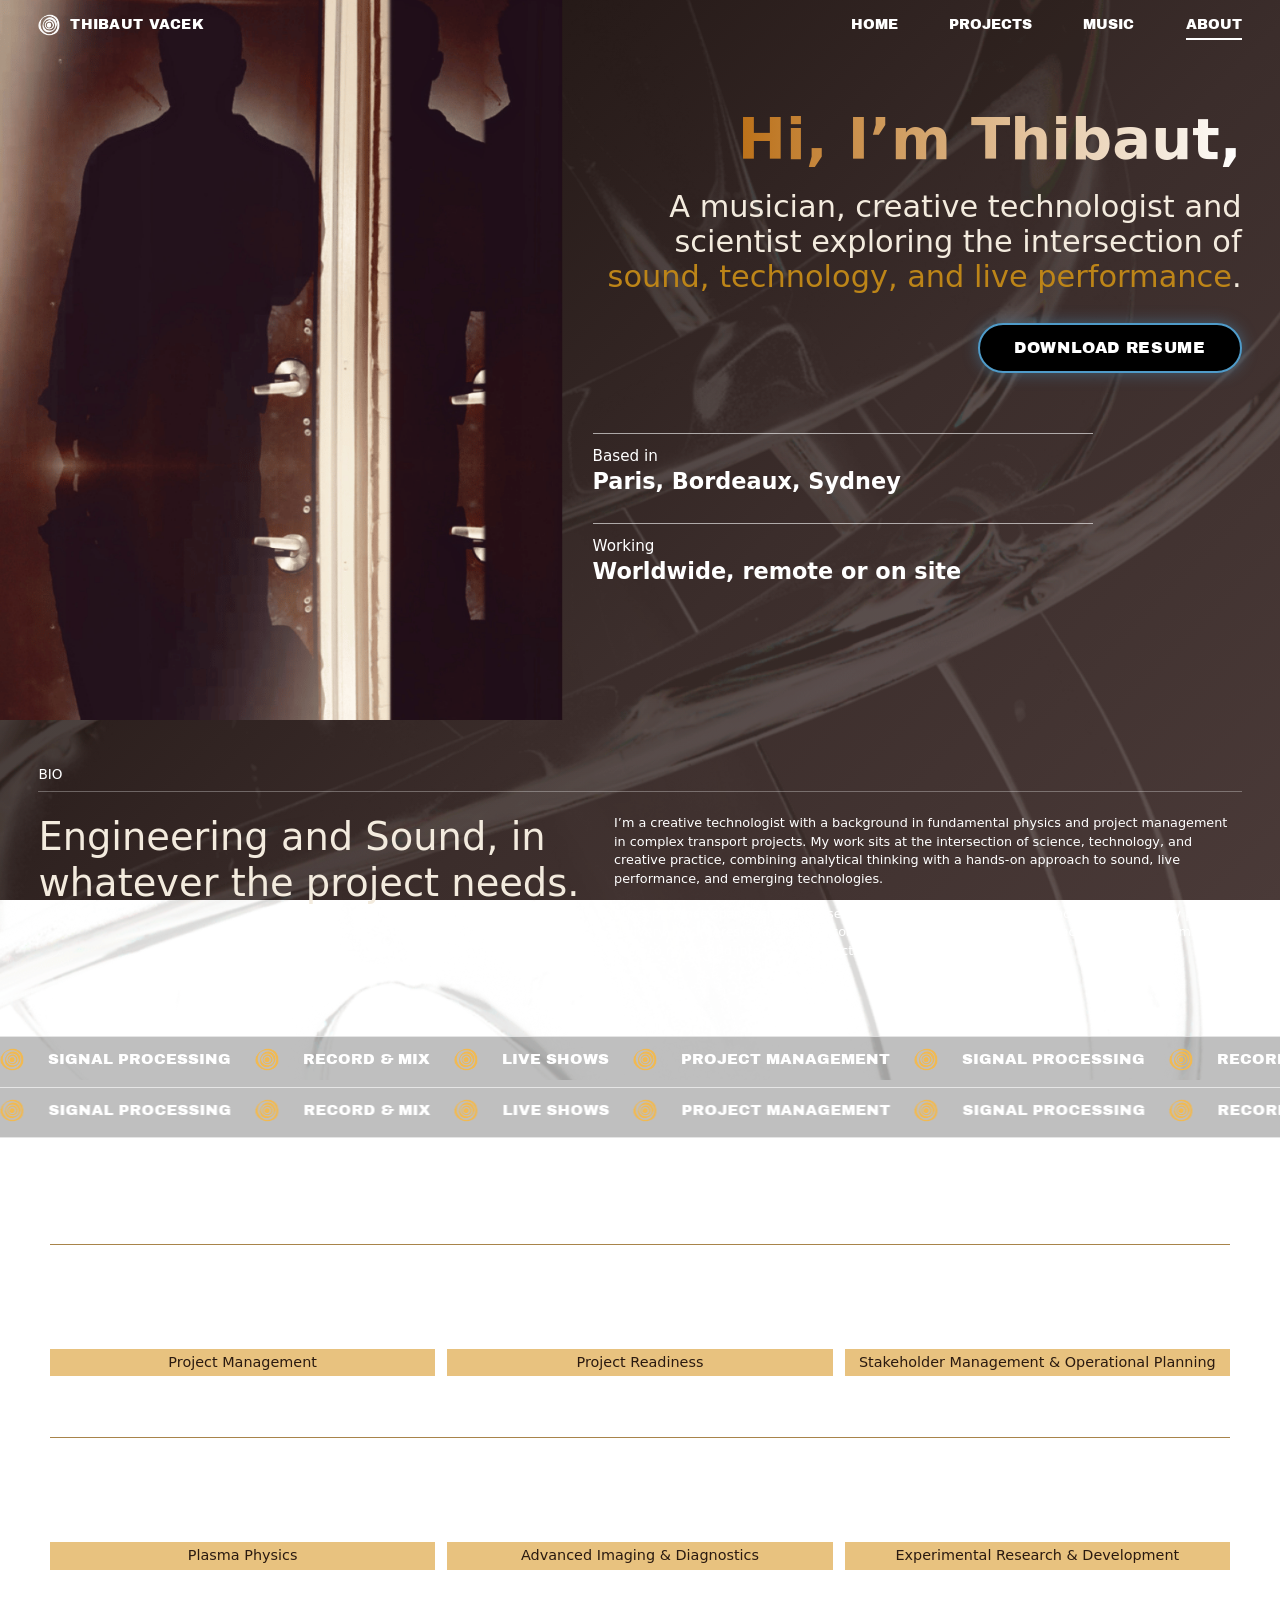
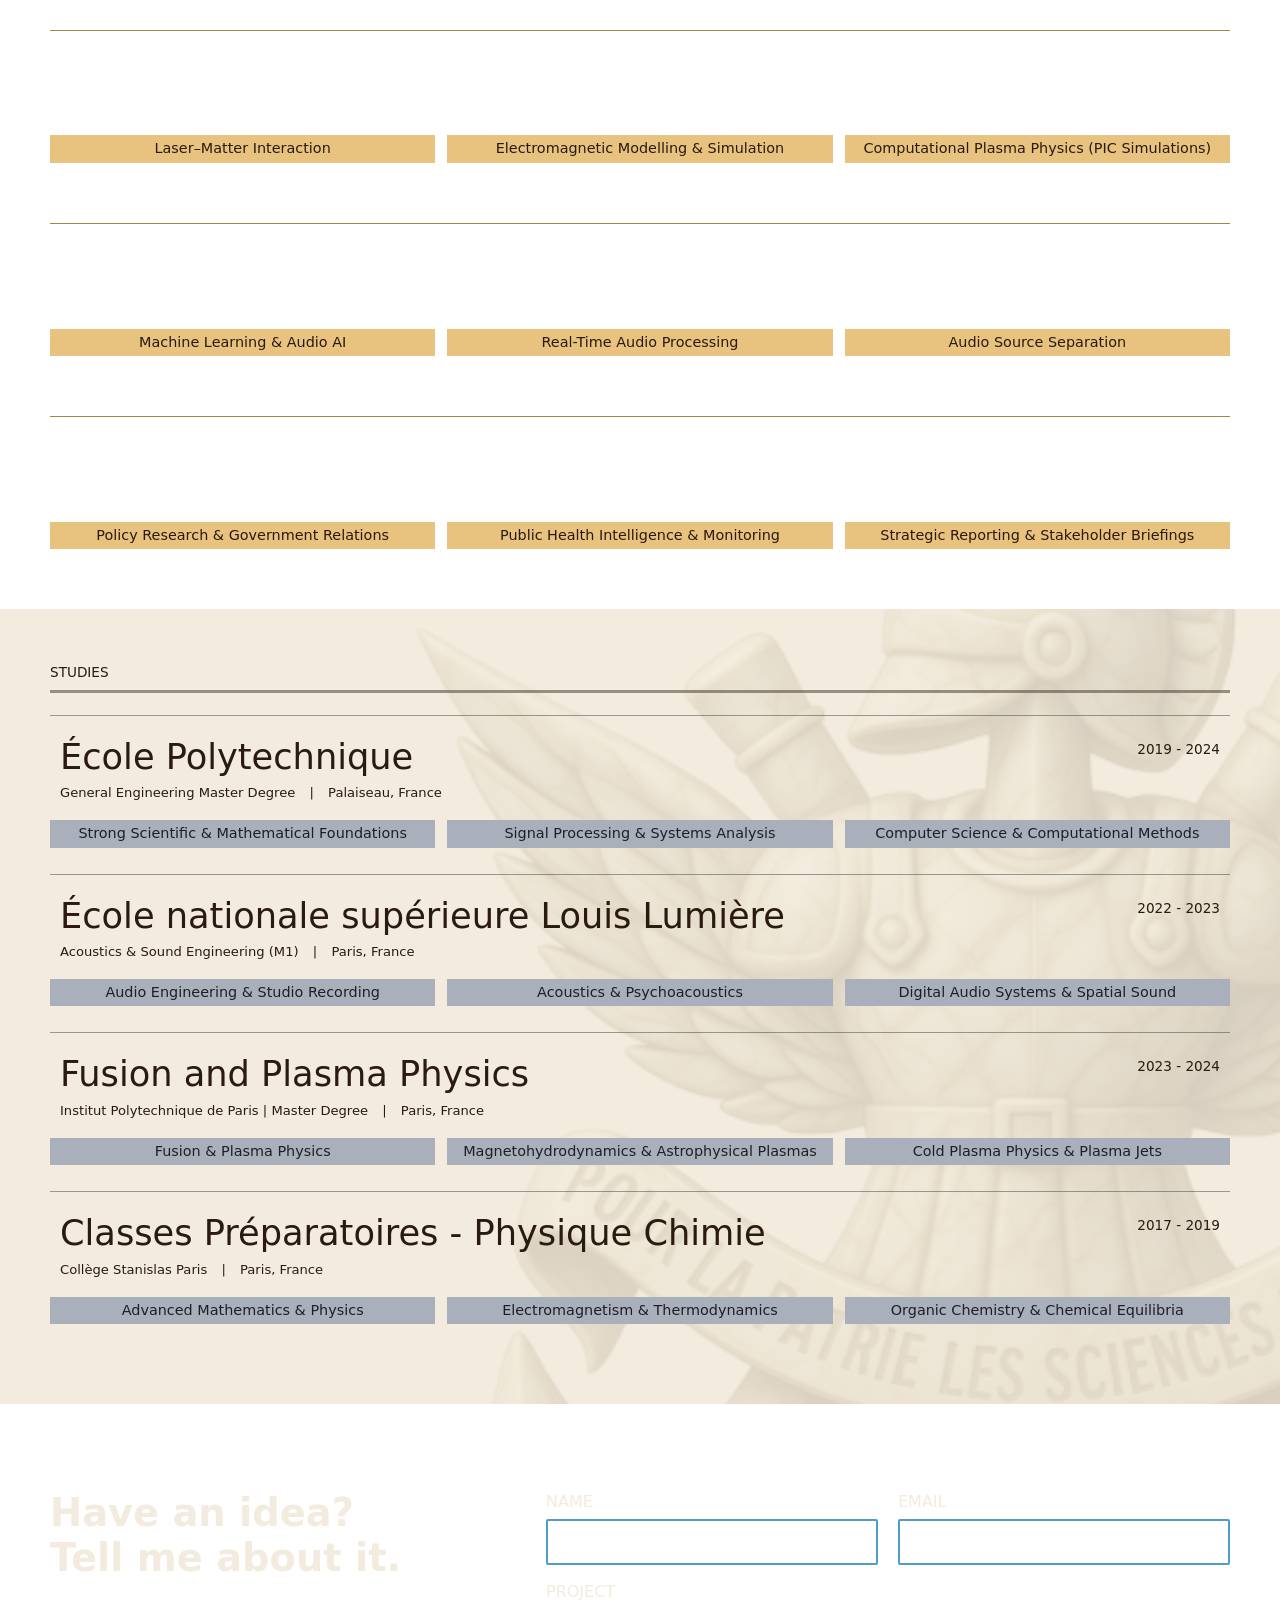
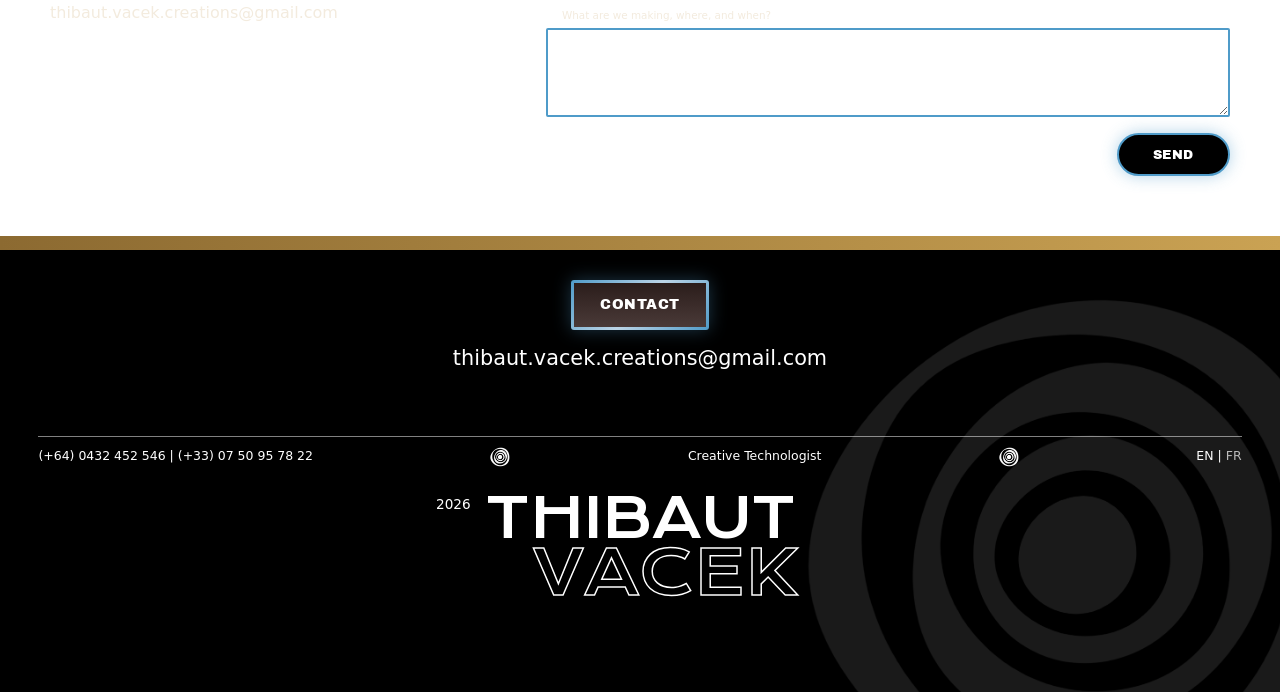
==== commit 718fa7e0: "last steps before external review v0" ====
--- a/about.html
+++ b/about.html
@@ -46,7 +46,7 @@
 </section>
 <section class="timeline studies">
   <p class="eyebrow reveal">STUDIES</p>
-  <article class="job reveal "><div class="job-top"><div><h3>École Polytechnique</h3><p class="where">General Engineering Master Degree <span class="sep">|</span> Palaiseau, France</p></div><time>2019 - 2024</time></div><ul class="chips"><li>Strong Scientific &amp; Mathematical Foundations</li><li>Signal Processing &amp; Systems Analysis</li><li>Computer Science &amp; Computational Methods</li></ul></article><article class="job reveal "><div class="job-top"><div><h3>École nationale supérieure Louis Lumière</h3><p class="where">Acoustics &amp; Sound Engineering (M1) <span class="sep">|</span> Paris, France</p></div><time>2022 - 2023</time></div><ul class="chips"><li>Audio Engineering &amp; Studio Recording</li><li>Acoustics &amp; Psychoacoustics</li><li>Digital Audio Systems &amp; Spatial Sound</li></ul></article><article class="job reveal "><div class="job-top"><div><h3>Fusion and Plasma Physics</h3><p class="where">Institut Polytechnique de Paris | Master Degree <span class="sep">|</span> Paris, France</p></div><time>2023 - 2024</time></div><ul class="chips"><li>Fusion &amp; Plasma Physics</li><li>Magnetohydrodynamics &amp; Astrophysical Plasmas</li><li>Cold Plasma Physics &amp; Plasma Jets</li></ul></article><article class="job reveal "><div class="job-top"><div><h3>Classes Préparatoires - Physique Chimie</h3><p class="where">Collège Stanislas Paris <span class="sep">|</span> Paris, France</p></div><time>2017 - 2019</time></div><ul class="chips"><li>Fusion &amp; Plasma Physics</li><li>Magnetohydrodynamics &amp; Astrophysical Plasmas</li><li>Cold Plasma Physics &amp; Plasma Jets</li></ul></article>
+  <article class="job reveal "><div class="job-top"><div><h3>École Polytechnique</h3><p class="where">General Engineering Master Degree <span class="sep">|</span> Palaiseau, France</p></div><time>2019 - 2024</time></div><ul class="chips"><li>Strong Scientific &amp; Mathematical Foundations</li><li>Signal Processing &amp; Systems Analysis</li><li>Computer Science &amp; Computational Methods</li></ul></article><article class="job reveal "><div class="job-top"><div><h3>École nationale supérieure Louis Lumière</h3><p class="where">Acoustics &amp; Sound Engineering (M1) <span class="sep">|</span> Paris, France</p></div><time>2022 - 2023</time></div><ul class="chips"><li>Audio Engineering &amp; Studio Recording</li><li>Acoustics &amp; Psychoacoustics</li><li>Digital Audio Systems &amp; Spatial Sound</li></ul></article><article class="job reveal "><div class="job-top"><div><h3>Fusion and Plasma Physics</h3><p class="where">Institut Polytechnique de Paris | Master Degree <span class="sep">|</span> Paris, France</p></div><time>2023 - 2024</time></div><ul class="chips"><li>Fusion &amp; Plasma Physics</li><li>Magnetohydrodynamics &amp; Astrophysical Plasmas</li><li>Cold Plasma Physics &amp; Plasma Jets</li></ul></article><article class="job reveal "><div class="job-top"><div><h3>Classes Préparatoires - Physique Chimie</h3><p class="where">Collège Stanislas Paris <span class="sep">|</span> Paris, France</p></div><time>2017 - 2019</time></div><ul class="chips"><li>Advanced Mathematics &amp; Physics</li><li>Electromagnetism &amp; Thermodynamics</li><li>Organic Chemistry &amp; Chemical Equilibria</li></ul></article>
 </section>
 <section class="contact-form-band" id="contact">
   <p class="eyebrow reveal">CONTACT</p>
--- a/style.css
+++ b/style.css
@@ -117,6 +117,15 @@
   -webkit-text-fill-color:transparent;
   display:inline-block;
 }
+
+.orange_degrade{
+  background:linear-gradient(90deg,#BB7018 0%,#fff 100%);
+  -webkit-background-clip:text;
+  background-clip:text;
+  color:transparent;
+  -webkit-text-fill-color:transparent;
+  display:inline-block;
+}
 .orange{
   background:linear-gradient(90deg,#bb7018 0%,#fff 100%);
   -webkit-background-clip:text;
@@ -150,7 +159,14 @@
 .reveal.in{opacity:1;transform:none}
 
 /* ---------- Ticker ---------- */
-.ticker{overflow:hidden;border-block:1px solid rgba(255,255,255,.6);background:rgba(0,0,0,.25);padding:10px 0;font-family:var(--font-black);font-size:.95rem;white-space:nowrap}
+.ticker{overflow:hidden;border-block:1px solid rgba(255,255,255,.6);background:rgba(0,0,0,.25);padding:10px 0;font-family:var(--font-black);font-size:.95rem;white-space:nowrap;--tk-gap:24px;--tk-color:#f2b94f}
+.ticker .spiral{
+  display:block;width:24px;height:24px;flex:none;
+  background:var(--tk-color);
+  -webkit-mask:url("pictures/LOGO_ref.png") center/contain no-repeat;
+          mask:url("pictures/LOGO_ref.png") center/contain no-repeat;
+  filter:none;
+}
 .page-projects .ticker{border-color:var(--cream-ink);color:var(--cream-ink);background:rgba(241,223,189,.6)}
 .ticker-track{display:inline-flex;animation:marquee 28s linear infinite;will-change:transform}.ticker.reverse .ticker-track{animation-direction:reverse;animation-duration:34s}
 .ticker{--tk-gap:24px}
@@ -163,6 +179,13 @@
 .card{position:relative;display:block;overflow:hidden;border-radius:var(--radius);aspect-ratio:3/2;background:#222}
 .card img{width:100%;height:100%;object-fit:cover;transition:transform 1.1s var(--ease),filter .6s}
 .card:hover img{transform:scale(1.08)}
+/* Carte à image ancrée en bas, avec zoom réglable (--zoom) */
+.card.anchor-bottom img{
+  object-position:50% 100%;                 /* le bas de la photo reste au bas du cadre */
+  transform-origin:var(--ox,50%) 100%;      /* le zoom part du bas */
+  transform:scale(var(--zoom,1));
+}
+.card.anchor-bottom:hover img{transform:scale(calc(var(--zoom,1) * 1.08))}
 .card-label{position:absolute;left:0;right:0;padding:0 var(--label-pad) 6px;font-family:var(--font-black);font-size:clamp(.85rem,1.7vw,1.25rem);letter-spacing:.02em;color:var(--white);text-shadow:0 1px 8px rgba(0,0,0,.45);transition:transform .5s var(--ease)}
 .card-label::after{content:"";display:block;height:1px;background:rgba(255,255,255,.65);margin-top:6px;transition:transform .6s var(--ease)}
 .card:hover .card-label::after{transform:scaleX(1.0);background:var(--white)}
@@ -203,7 +226,28 @@
 .selected .eyebrow{border-color:rgba(255,255,255,.2)}
 .cards-row{display:grid;grid-template-columns:repeat(3,1fr);gap:20px;margin-top:50px}
 .cards-row .card-label{bottom:14px}
-.expertise{padding:80px var(--pad) 90px;background:linear-gradient(90deg,#1a100d,#4a3a38)}
+.expertise{
+  padding:80px var(--pad) 90px;
+  position:relative;
+  isolation:isolate;                 /* garde la photo entre le fond et le contenu */
+
+  --ex-opacity:.25;                  /* transparence de la photo : 0 = invisible, 1 = pleine */
+  --ex-size:cover;                   /* taille : cover, 130%, auto 90%... */
+  --ex-x:50%;                        /* position horizontale */
+  --ex-y:50%;                        /* position verticale */
+}
+.expertise::before{
+  content:"";
+  position:absolute;
+  inset:0;
+  z-index:-1;
+  pointer-events:none;
+  background-image:var(--ex-image);
+  background-repeat:no-repeat;
+  background-size:var(--ex-size);
+  background-position:var(--ex-x) var(--ex-y);
+  opacity:var(--ex-opacity);
+}
 .expertise .eyebrow{border-color:rgba(255,255,255,.35)}
 .expertise-list{margin-top:30px}
 .expertise-list li{display:grid;grid-template-columns:50px 1fr minmax(120px,260px);align-items:center;gap:14px;padding:16px 8px;border-top:1px solid var(--gold-line);transition:background .4s,padding-left .4s var(--ease)}
@@ -212,11 +256,35 @@
 .expertise-list .num{font-size:.75rem}
 .expertise-list h3{font-size:clamp(1.3rem,2.6vw,2rem);font-weight:500}
 .expertise-list p{font-size:.78rem;opacity:.9;text-align:right}
-.contact-band{padding:50px var(--pad) 70px;background:linear-gradient(90deg,#1a100d,#4a3a38)}
+.contact-band{padding:0px var(--pad) 70px;}
 .contact-band .eyebrow{margin-left:0vw;margin-bottom:26px}
 .gold-stripe{height:14px;background:linear-gradient(90deg,#8c6a31,#caa253 50%,#8c6a31);background-size:200% 100%;animation:shine 6s linear infinite}
 @keyframes shine{to{background-position:-200% 0}}
 
+.expertise-contact{
+  position:relative;
+  isolation:isolate;                 /* garde la photo entre le fond et le contenu */
+  background:linear-gradient(90deg,#1a100d,#4a3a38);   /* la couleur derrière la photo */
+
+  --ec-image:url("Backgrounds/bcgd_bonus.png");
+  --ec-opacity:.25;                  /* transparence de la photo : 0 = invisible, 1 = pleine */
+  --ec-size:200%;                   /* taille : cover, 130%, auto 90%... */
+  --ec-x:50%;                        /* position horizontale */
+  --ec-y:50%;                        /* position verticale */
+}
+.expertise-contact::before{
+  content:"";
+  position:absolute;
+  inset:0;
+  z-index:-1;
+  pointer-events:none;
+  background-image:var(--ec-image);
+  background-repeat:no-repeat;
+  background-size:var(--ec-size);
+  background-position:var(--ec-x) var(--ec-y);
+  opacity:var(--ec-opacity);
+}
+.expertise,.contact-band{background:none}
 /* ---------- Footer ---------- */
 .site-footer{position:relative;background:#000;color:var(--white);padding:40px var(--pad) 90px;overflow:hidden;text-align:center}.footer-cta{display:flex;flex-direction:column;align-items:center;gap:14px;margin-bottom:64px}
 .mail{font-size:clamp(1rem,2vw,1.3rem)}
@@ -235,7 +303,7 @@
 .page-projects{background:radial-gradient(circle at 70% 10%,#f6e8cb,#efd9b0 60%,#e8cf9f)}
 .page-head{padding:100px var(--pad) 30px}
 .page-head .display-wide{color:var(--brown-title);letter-spacing:.04em}
-.page-intro{max-width:620px;margin:14px 0 0 clamp(0px,14vw,200px);font-size:.95rem}
+.page-intro{max-width:700px;margin:14px 0 0 clamp(0px,14vw,200px);font-size:1.5rem}
 .projects-grid{display:grid;grid-template-columns:repeat(2,1fr);gap:14px;padding:30px var(--pad) 60px}
 .projects-grid .card.wide{grid-column:1/-1;width:72%;justify-self:center;margin-bottom:10px}
 .projects-grid .card:nth-child(odd):not(.wide){margin-top:0}
@@ -254,22 +322,17 @@
 .wave i:nth-child(5n){background:#c98763}
 .player.playing .wave i{animation:eq .9s ease-in-out infinite alternate;animation-delay:calc(var(--i)*-60ms)}
 @keyframes eq{from{transform:scaleY(.35)}to{transform:scaleY(1.05)}}
-.player{position:relative}
-.play{width:30px;height:30px;border-radius:50%; margin-left:20%;border:3px solid #fff;background:#10202c;display:inline-grid;place-items:center;cursor:pointer;margin-top:12px;vertical-align:middle;transition:transform .3s,box-shadow .3s}
-.play:hover{transform:scale(1.12);box-shadow:0 0 22px rgba(79,155,201,.7)}
 .tri{display:inline-block;width:0;height:0;border-left:15px solid var(--blue);border-top:9px solid transparent;border-bottom:9px solid transparent;margin-left:4px}
-.player.playing .tri{border:0;width:14px;height:16px;margin:0;background:linear-gradient(90deg,var(--blue) 0 35%,transparent 35% 65%,var(--blue) 65%)}
-.player-title{font-family:var(--font-black);font-size:1.15rem;margin-left:16px;vertical-align:middle}
 .carousel{margin-top:90px;overflow:hidden}
 .carousel-track{display:flex;gap:12px;width:max-content;animation:drift 50s linear infinite}
 .carousel:hover .carousel-track{animation-play-state:paused}
-.carousel figure{position:relative;height:clamp(200px,50vw,600px);flex:none}
+.carousel figure{position:relative;height:clamp(200px,50vw,500px);flex:none}
 .carousel figure img{height:100%;width:auto;object-fit:cover}
 .carousel figcaption{position:absolute;top:14px;left:12%;right:0;font-family:var(--font-black);font-size:.95rem;border-bottom:1px solid rgba(255,255,255,.6);padding-bottom:4px}
 @keyframes drift{to{transform:translateX(-50%)}}
-.listen{position:relative; height:clamp(130px,22vw,180px);margin:20px auto 0;width:min(560px,92%);font-family:var(--font-black);font-size:clamp(1.6rem,4.4vw,2.2rem)}
-.listen a{position:absolute;transition:letter-spacing .4s var(--ease),color .3s}
-.listen a:hover{letter-spacing:.14em;color:var(--gold)}
+.listen{position:relative; height:clamp(130px,22vw,180px);margin:80px auto 0;width:min(560px,92%);font-family:var(--font-black);font-size:clamp(1.6rem,4.4vw,2.2rem)}
+.listen a{position:absolute;transition:letter-spacing .4s var(--ease),color .3s;color:var(--gold)}
+.listen a:hover{letter-spacing:.14em;color:var(--white)}
 .listen-a{left:0;top:8px}.listen-b{right:0;bottom:0}
 /*.rings{position:absolute;left:30%;top:28%;width:clamp(60px,12vw,90px);animation:float 5s ease-in-out infinite}*/
 .rings-link{left:30%;top:28%;width:clamp(60px,12vw,90px);display:block}
@@ -280,14 +343,27 @@
 .signalbo{font-family:var(--font-black);font-size:clamp(2.2rem,8vw,4.4rem);text-align:center;display:flex;justify-content:center;align-items:center;gap:2px;padding-bottom:12px;border-bottom:1px solid rgba(255,255,255,.4);margin-bottom:26px}
 .signalbo .o{width:.85em;height:.85em;animation:spin 12s linear infinite}
 .album-title{font-family:var(--font-black);font-size:clamp(1.4rem,3vw,2rem);margin-bottom:20px}
-.tracklist{max-width:900px}
-.tracklist li a{display:grid;grid-template-columns:50px 1fr 30px;align-items:center;padding:20px 0;border-top:1px solid var(--gold-line);font-family:var(--font-black);font-size:clamp(1rem,2.2vw,1.35rem);transition:padding-left .4s var(--ease),background .3s}
-.tracklist li:last-child a{border-bottom:1px solid var(--gold-line)}
+
+.tracklist{max-width:none}   /* toute la largeur de la page */
+.track-row{position:relative;display:grid;grid-template-columns:50px 1fr 30px;align-items:center;padding:20px 14px 20px 0;border-top:1px solid var(--gold-line);font-family:var(--font-black);font-size:clamp(1rem,2.2vw,1.35rem);cursor:pointer;user-select:none;touch-action:pan-y;transition:padding-left .4s var(--ease),background .3s}
+.track-row::before{content:"";position:absolute;inset:0 auto 0 0;width:var(--p,0%);background:rgba(255,255,255,.16);pointer-events:none}   /* la progression */
+.track-row > *{position:relative}
+.tracklist li:last-child .track-row{border-bottom:1px solid var(--gold-line)}
 .tracklist .num{font-family:var(--font-body);font-size:.75rem}
+.track-play{background:none;border:0;padding:0;width:30px;height:30px;display:grid;place-items:center;cursor:pointer;color:inherit}
 .tracklist .tri{border-left-width:14px;border-top-width:9px;border-bottom-width:9px;border-left-color:var(--blue-light);transition:transform .4s var(--ease)}
-.tracklist li a:hover{padding-left:14px;background:rgba(255,255,255,.05)}
-.tracklist li a:hover .tri{transform:translateX(8px)}
-.strip{display:flex;gap:16px;margin:40px calc(var(--pad)*-1) 0;padding:0 var(--pad);overflow-x:auto;scroll-snap-type:x mandatory;scrollbar-width:none}
+.track-row:hover{padding-left:14px;background:rgba(255,255,255,.05)}
+.track-row:hover .tri{transform:translateX(8px)}
+.track-row:focus-visible{outline:2px solid var(--blue);outline-offset:-2px}
+
+.track.playing .track-row{background:rgba(255,255,255,.05)}
+.track.playing .tri{border:0;width:14px;height:18px;margin:0;background:linear-gradient(90deg,var(--blue-light) 0 35%,transparent 35% 65%,var(--blue-light) 65%)}
+.track.playing .track-row:hover .tri{transform:none}
+.track.is-error .t::after{content:" · file not found";font-family:var(--font-body);font-size:.7rem;opacity:.7}
+
+.strip{display:flex;gap:16px;margin:40px calc(var(--pad)*-1) 0;padding:0 var(--pad);overflow-x:auto;scroll-snap-type:x mandatory;scrollbar-width:none; }
+.strip > :first-child{margin-left:auto}
+.strip > :last-child{margin-right:auto}
 .strip::-webkit-scrollbar{display:none}
 .strip img{height:clamp(220px,40vw,310px);width:auto;scroll-snap-align:start;transition:transform .6s var(--ease)}
 .strip img:hover{transform:scale(1.03)}
@@ -302,7 +378,7 @@
 .other-works{padding:40px var(--pad) 60px}
 .other-works .h-lg{padding-bottom:10px;border-top:1px solid rgba(255,255,255,.4);padding-top:22px;margin-bottom:22px}
 .other-grid{display:grid;grid-template-columns:repeat(2,1fr);gap:14px}
-.other-grid .card.wide{grid-column:1/-1;aspect-ratio:21/8}
+.other-grid .card.wide{grid-column:1/-1;aspect-ratio:21/5}
 
 /* ---------- ABOUT ---------- */
 .about-hero{display:grid;grid-template-columns:minmax(0,.45fr) minmax(0,.55fr);gap:30px;min-height:85svh;align-items:start}
@@ -508,45 +584,63 @@
 body::before{
   content:"";
   position:fixed;
-  inset:calc(var(--bg-bleed, 0%) * -1);
+  inset:calc(var(--bg-bleed, 20%) * -1);   /* le calque dépasse de 20% de chaque côté de l'écran */
   z-index:-1;
   pointer-events:none;
   background-image:var(--bg-image, none);
   background-repeat:no-repeat;
-  background-size:var(--bg-size, 150%);
+  background-size:var(--bg-size, cover);   /* cover remplit le calque agrandi, donc l'image déborde de l'écran */
   background-position:var(--bg-x, 50%) var(--bg-y, 50%);
-  opacity:var(--bg-opacity, .1);
-  transform:rotate(var(--bg-rot, 40deg));
+  opacity:var(--bg-opacity, .15);
   transform-origin:var(--bg-origin, 50% 50%);
-  animation:bgdrift 40s ease-in-out infinite alternate;
+  animation:bgdrift var(--bg-speed, 40s) ease-in-out infinite alternate;
 }
 @keyframes bgdrift{
-  from{transform:rotate(var(--bg-rot, 10deg)) scale(1)}
-  to{transform:rotate(var(--bg-rot, 20deg)) scale(1.08) translate(-1%, 1%)}
-}
+  from{ transform:translate(var(--bg-from-x, -8vw), var(--bg-from-y, -4vh)) rotate(calc(var(--bg-rot, 0deg) - var(--bg-sway, 0deg))) }
+  to  { transform:translate(var(--bg-to-x,   8vw),  var(--bg-to-y,   4vh))  rotate(calc(var(--bg-rot, 0deg) + var(--bg-sway, 0deg))) }
+}
+
+
 
 .logo{width:var(--logo-size, 120px);height:auto; display:block;margin-inline:auto}
 
 /* ---------- Lecteur audio ---------- */
-.player{position:relative;width:70vw;margin:60px auto 0;display:flex;align-items:center;gap:clamp(14px,2.4vw,26px)}
-.play{flex:none;width:50px;height:50px;padding:0;border-radius:50%;border:3px solid #fff;background:#10202c;display:grid;place-items:center;cursor:pointer;transition:transform .3s,box-shadow .3s}
+.player{
+  position:relative;
+  width:70%;                       /* proportionnel à la page, sans décalage dû à la barre de défilement */
+  margin:60px auto 0;
+  display:grid;
+  grid-template-columns:auto 1fr;
+  grid-template-areas:". head" "play wave";
+  column-gap:clamp(14px,2.4vw,26px);
+  row-gap:10px;
+  align-items:center;
+}
+.player-main{display:contents}
+.player-head{grid-area:head;display:flex;justify-content:space-between;align-items:baseline;gap:12px}
+.player-title{font-family:var(--font-black);font-size:1.05rem;letter-spacing:.03em}
+.player-time{font-size:.8rem;opacity:.85;font-variant-numeric:tabular-nums}
+.player-time b{font-weight:400}
+
+.play{grid-area:play;width:50px;height:50px;margin:0;padding:0;border-radius:50%;border:3px solid #fff;background:#10202c;display:grid;place-items:center;cursor:pointer;transition:transform .3s,box-shadow .3s}
 .play:hover{transform:scale(1.1);box-shadow:0 0 22px rgba(79,155,201,.7)}
 .play:focus-visible,.wave:focus-visible{outline:2px solid var(--blue);outline-offset:3px}
 .play .tri{width:0;height:0;border-left:16px solid var(--blue);border-top:10px solid transparent;border-bottom:10px solid transparent;margin-left:5px}
 .player.playing .play .tri{border:0;width:16px;height:18px;margin:0;background:linear-gradient(90deg,var(--blue) 0 35%,transparent 35% 65%,var(--blue) 65%)}
-.player-main{flex:1;min-width:0;display:flex;flex-direction:column;gap:10px}
-.player-head{display:flex;justify-content:space-between;align-items:baseline;gap:12px}
-.player-title{font-family:var(--font-black);font-size:1.05rem;letter-spacing:.03em}
-.player-time{font-size:.8rem;opacity:.85;font-variant-numeric:tabular-nums}
-.player-time b{font-weight:400}
-.wave{position:relative;height:72px;background:#111;border-radius:8px;cursor:pointer;touch-action:pan-y;user-select:none}
+
+.wave{grid-area:wave;position:relative;height:72px;background:#111;border-radius:8px;cursor:pointer;touch-action:pan-y;user-select:none}
 .wave canvas{position:absolute;inset:0;width:100%;height:100%}
 .wave-tip{position:absolute;bottom:calc(100% + 8px);transform:translateX(-50%);padding:3px 8px;font-size:.72rem;background:#000;border:1px solid var(--blue);border-radius:4px;opacity:0;pointer-events:none;transition:opacity .2s;white-space:nowrap}
 .wave-tip.on{opacity:1}
 .player.is-error{opacity:.55}
 .player.is-error .player-time::after{content:" · file not found"}
-@media (max-width:640px){.play{width:46px;height:46px}.wave{height:60px}}
-@media (max-width:640px){.player{width:92vw}}
+
+@media (max-width:640px){
+  .player{width:92%}
+  .play{width:46px;height:46px}
+  .wave{height:60px}
+}
+
 .page-home{--bg-image:url("Backgrounds/bckgnd_home.png")}
 .page-music{--bg-image:url("Backgrounds/bckgnd_music.png")}
 .page-about{--bg-image:url("Backgrounds/bckgnd_about.png")}
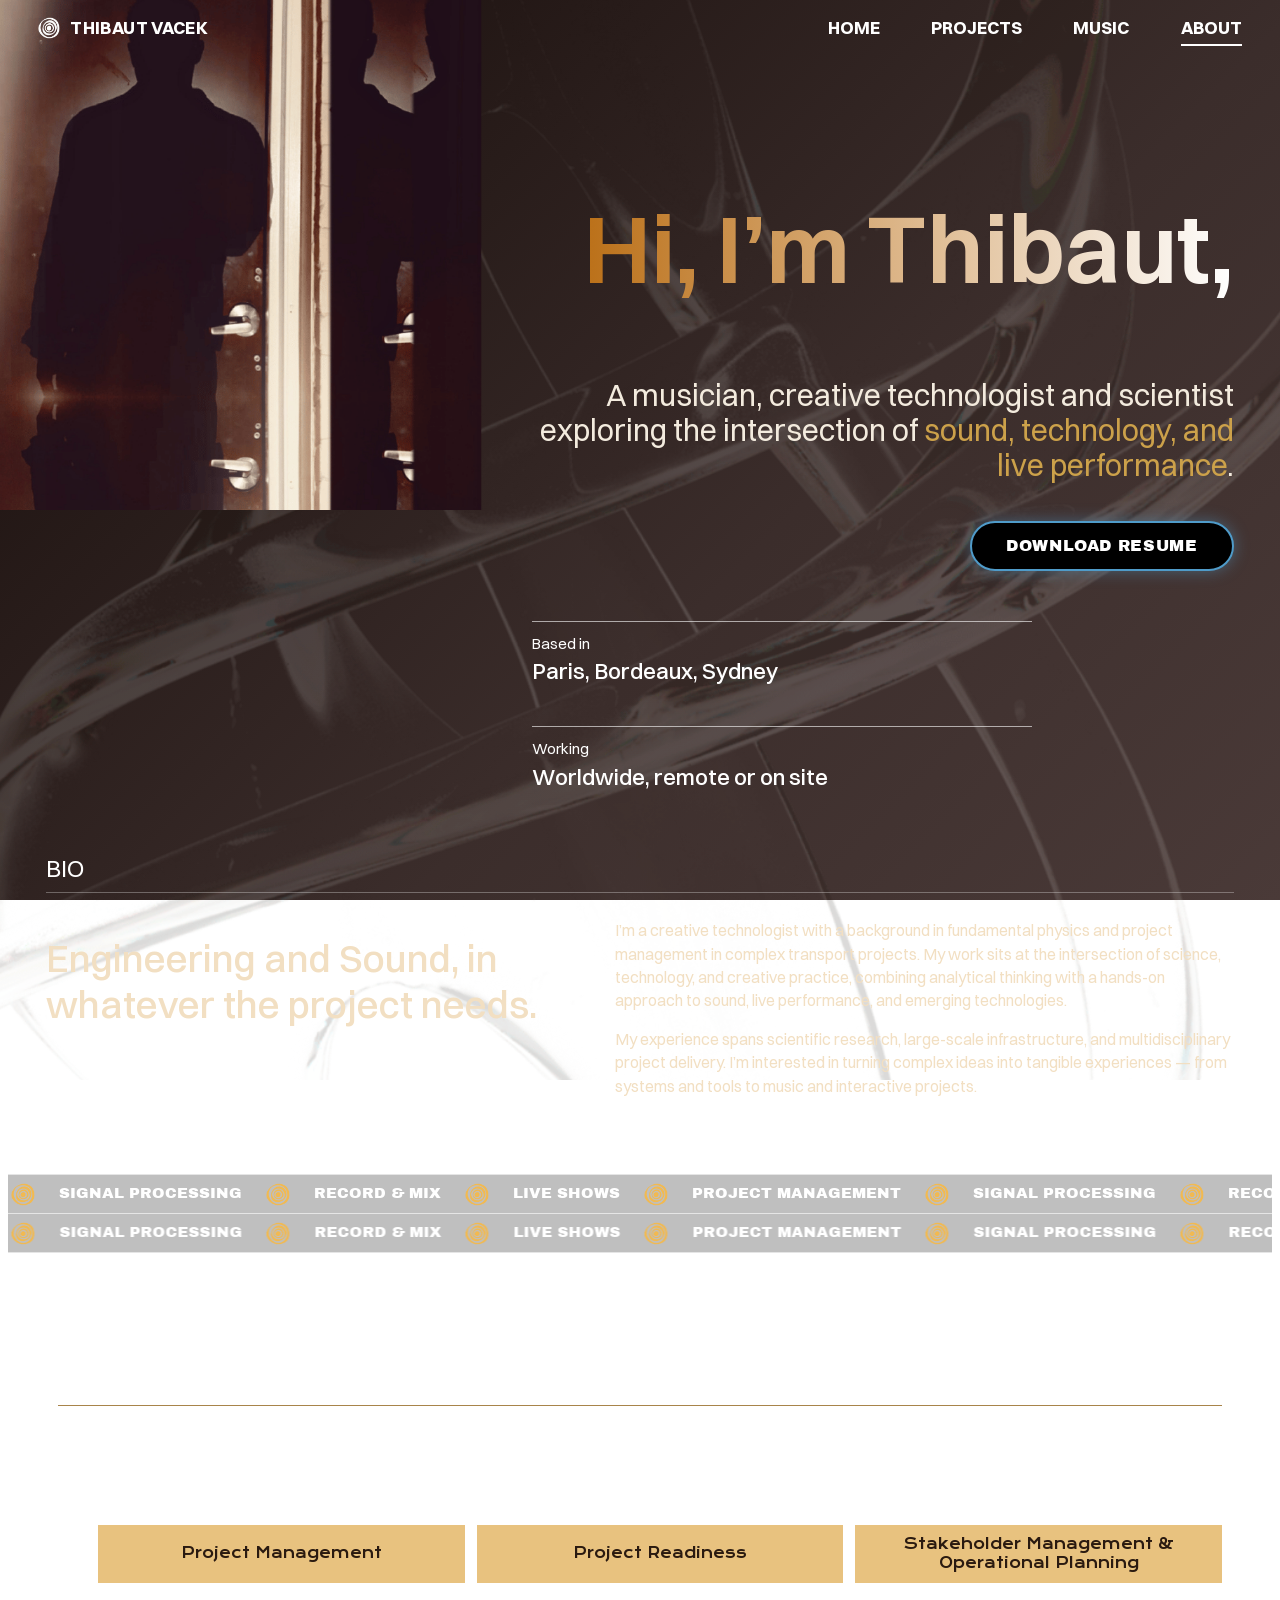
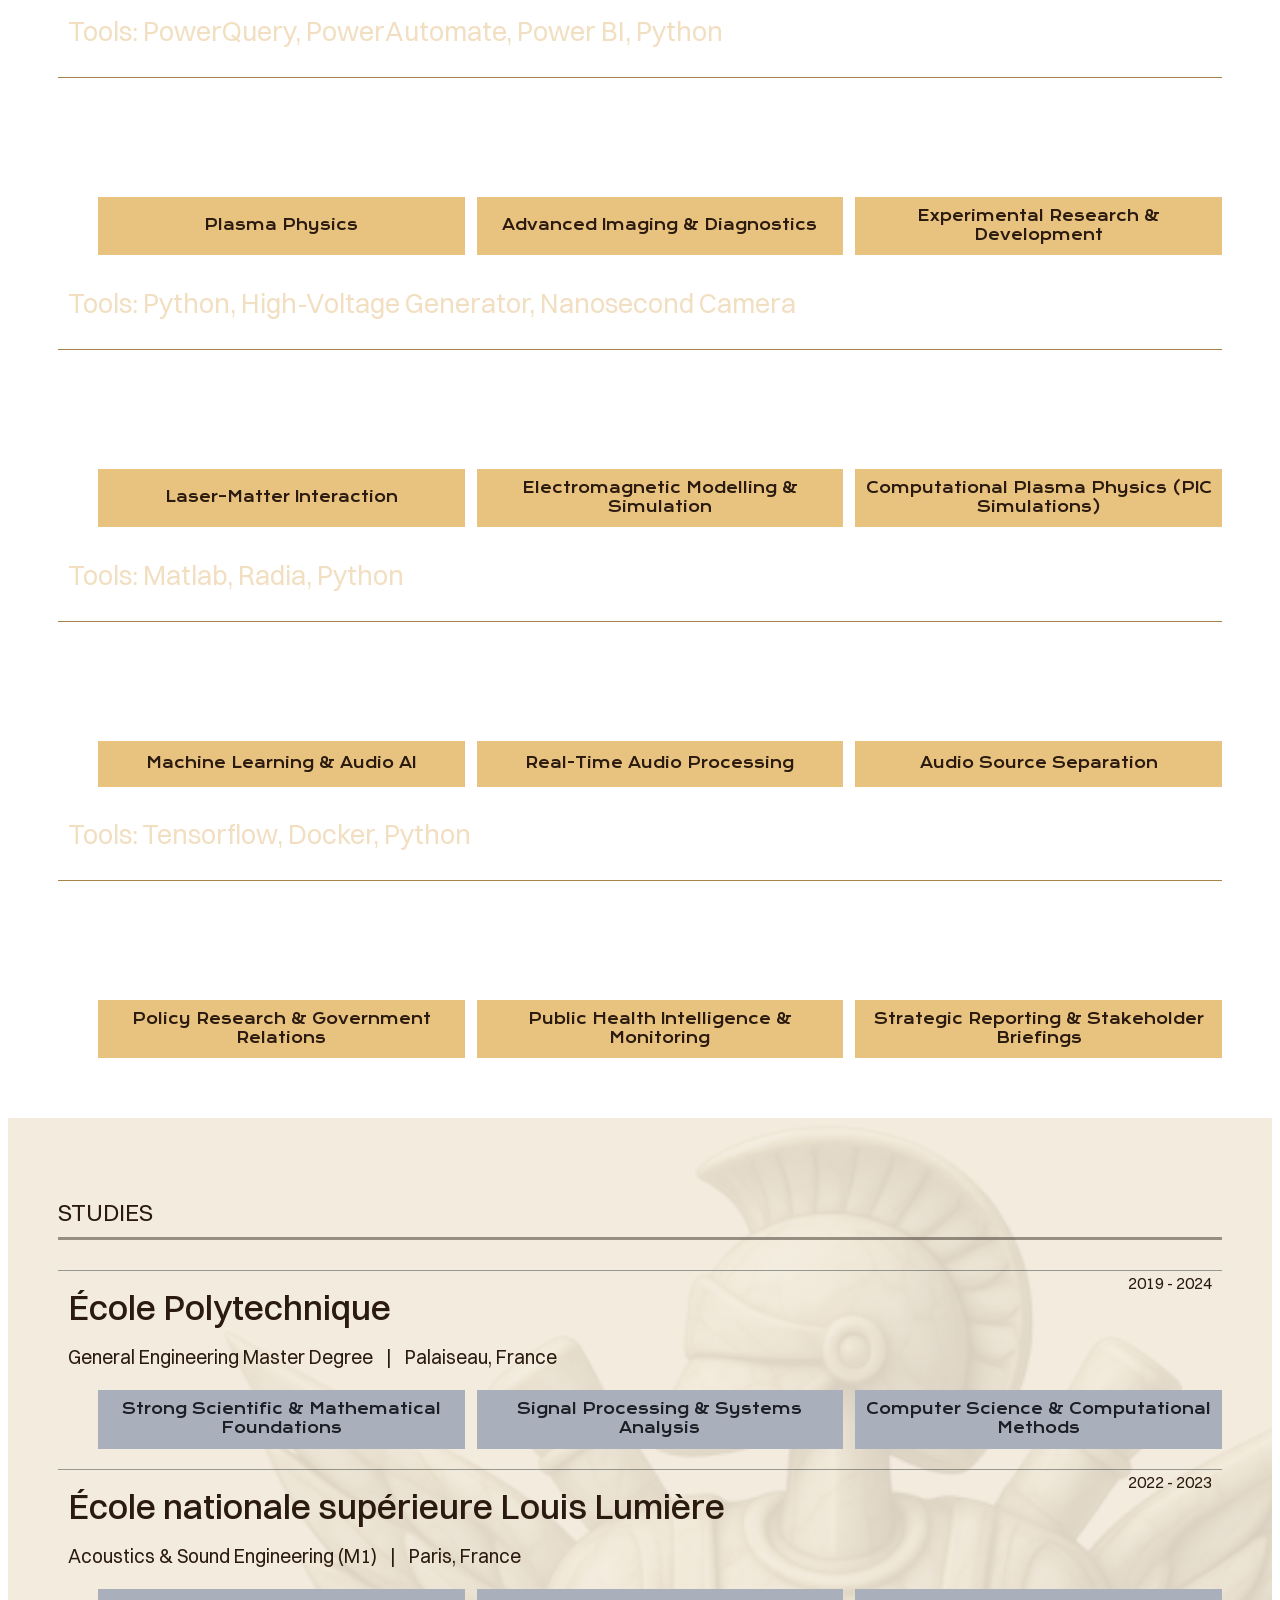
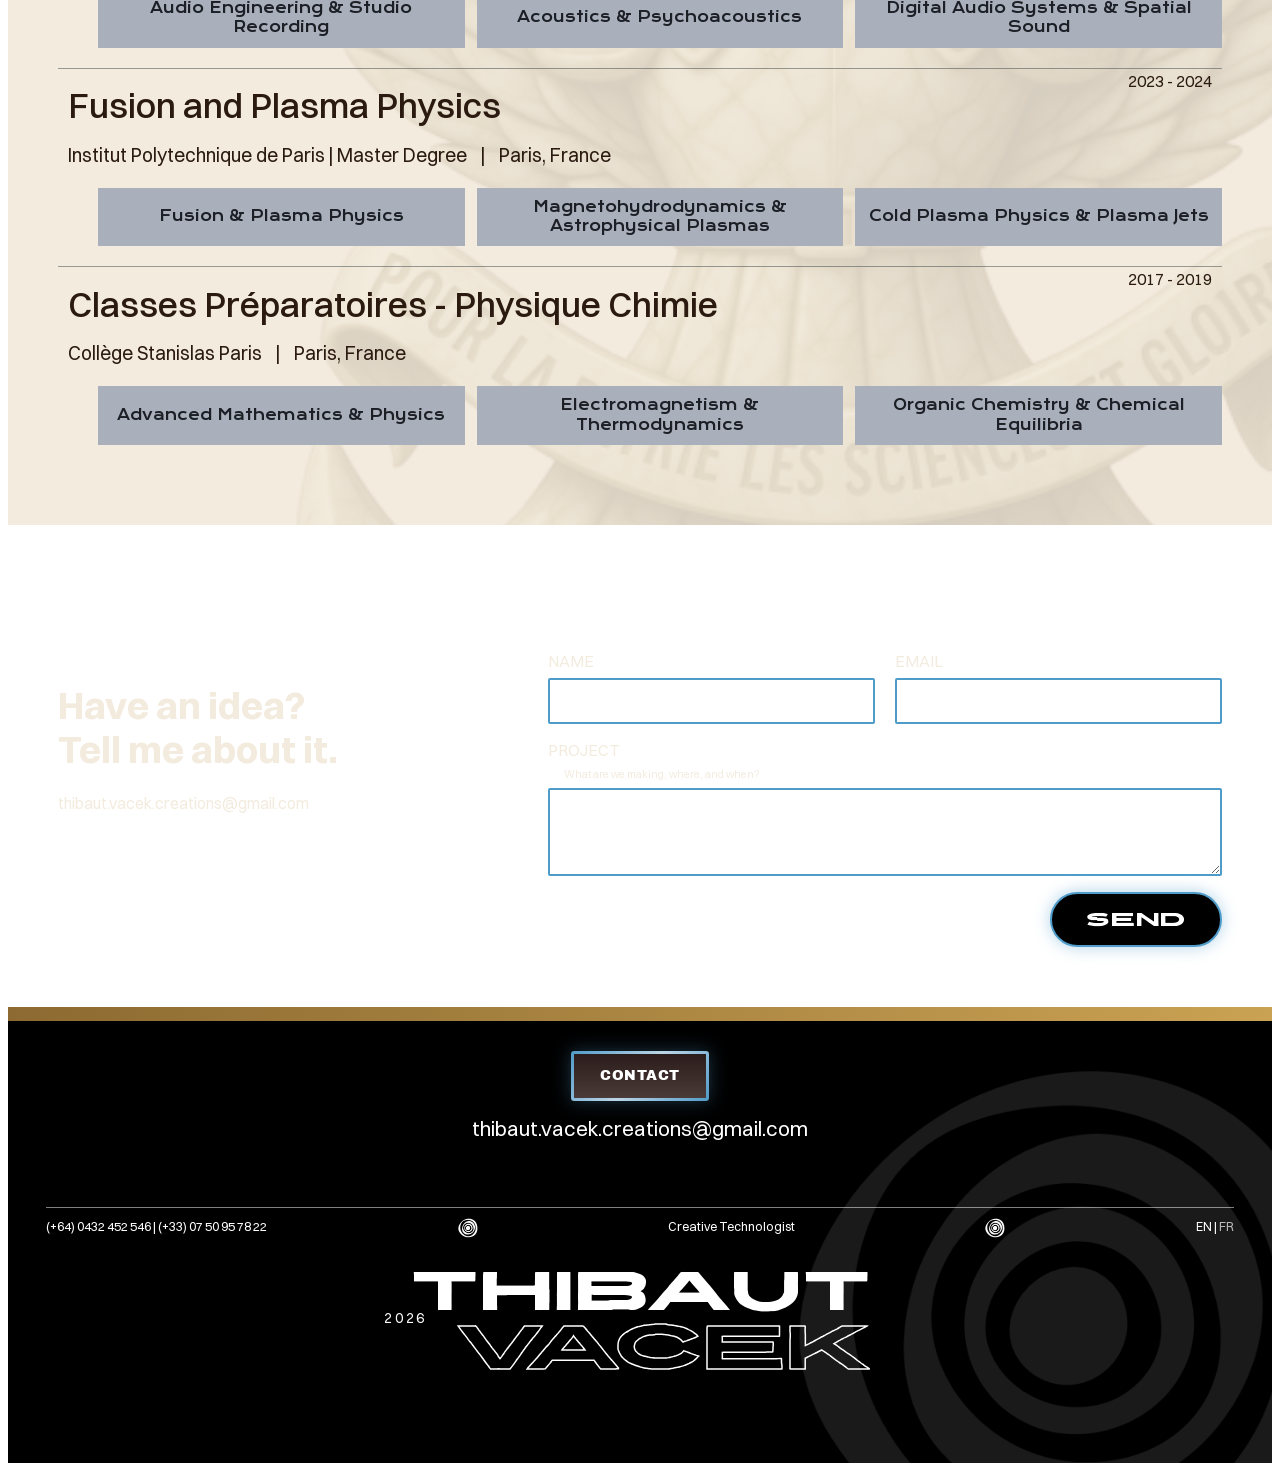
==== commit 893214fb: "last steps before external review v1" ====
--- a/about.html
+++ b/about.html
@@ -59,7 +59,7 @@
       <label>NAME<input type="text" name="name" required></label>
       <label>EMAIL<input type="email" name="email" required></label>
       <label class="full">PROJECT <small>What are we making, where, and when?</small><textarea name="project" rows="3" required></textarea></label>
-      <button class="btn btn-pill" type="submit">SEND</button>
+      <button class="btn btn-pill3" type="submit">SEND</button>
     </form>
   </div>
 </section>
--- a/style.css
+++ b/style.css
@@ -6,7 +6,91 @@
    - BDO Grotesk    -> Archivo      (texte)
    Pour les polices d'origine, remplace les variables ci-dessous.
    ========================================================= */
-   @font-face{
+   /* Krona One : titres larges (une seule graisse) */
+/* =========================================================
+   POLICES — dossier Font/ à côté de style.css
+   1 dossier = 1 famille. Pour appeler une police : var(--font-…)
+   ========================================================= */
+
+/* ---- 29LT Bukra  (Font/29LT) — une seule graisse ---- */
+@font-face{font-family:"29LT Bukra";src:url("Font/29LT/29LTBukra-Regular.woff2") format("woff2");font-weight:400;font-style:normal;font-display:swap}
+
+/* ---- Switzer  (Font/Anantatson) — 9 graisses, romain + italique ---- */
+@font-face{font-family:"Switzer";src:url("Font/Anantatson/Switzer-Thin.woff2") format("woff2");font-weight:100;font-style:normal;font-display:swap}
+@font-face{font-family:"Switzer";src:url("Font/Anantatson/Switzer-ThinItalic.woff2") format("woff2");font-weight:100;font-style:italic;font-display:swap}
+@font-face{font-family:"Switzer";src:url("Font/Anantatson/Switzer-Extralight.woff2") format("woff2");font-weight:200;font-style:normal;font-display:swap}
+@font-face{font-family:"Switzer";src:url("Font/Anantatson/Switzer-ExtralightItalic.woff2") format("woff2");font-weight:200;font-style:italic;font-display:swap}
+@font-face{font-family:"Switzer";src:url("Font/Anantatson/Switzer-Light.woff2") format("woff2");font-weight:300;font-style:normal;font-display:swap}
+@font-face{font-family:"Switzer";src:url("Font/Anantatson/Switzer-LightItalic.woff2") format("woff2");font-weight:300;font-style:italic;font-display:swap}
+@font-face{font-family:"Switzer";src:url("Font/Anantatson/Switzer-Regular.woff2") format("woff2");font-weight:400;font-style:normal;font-display:swap}
+@font-face{font-family:"Switzer";src:url("Font/Anantatson/Switzer-Italic.woff2") format("woff2");font-weight:400;font-style:italic;font-display:swap}
+@font-face{font-family:"Switzer";src:url("Font/Anantatson/Switzer-Medium.woff2") format("woff2");font-weight:500;font-style:normal;font-display:swap}
+@font-face{font-family:"Switzer";src:url("Font/Anantatson/Switzer-MediumItalic.woff2") format("woff2");font-weight:500;font-style:italic;font-display:swap}
+@font-face{font-family:"Switzer";src:url("Font/Anantatson/Switzer-Semibold.woff2") format("woff2");font-weight:600;font-style:normal;font-display:swap}
+@font-face{font-family:"Switzer";src:url("Font/Anantatson/Switzer-SemiboldItalic.woff2") format("woff2");font-weight:600;font-style:italic;font-display:swap}
+@font-face{font-family:"Switzer";src:url("Font/Anantatson/Switzer-Bold.woff2") format("woff2");font-weight:700;font-style:normal;font-display:swap}
+@font-face{font-family:"Switzer";src:url("Font/Anantatson/Switzer-BoldItalic.woff2") format("woff2");font-weight:700;font-style:italic;font-display:swap}
+@font-face{font-family:"Switzer";src:url("Font/Anantatson/Switzer-Extrabold.woff2") format("woff2");font-weight:800;font-style:normal;font-display:swap}
+@font-face{font-family:"Switzer";src:url("Font/Anantatson/Switzer-ExtraboldItalic.woff2") format("woff2");font-weight:800;font-style:italic;font-display:swap}
+@font-face{font-family:"Switzer";src:url("Font/Anantatson/Switzer-Black.woff2") format("woff2");font-weight:900;font-style:normal;font-display:swap}
+@font-face{font-family:"Switzer";src:url("Font/Anantatson/Switzer-BlackItalic.woff2") format("woff2");font-weight:900;font-style:italic;font-display:swap}
+
+/* ---- Archivo Black  (Font/Archivo) — une seule graisse ---- */
+@font-face{font-family:"Archivo Black";src:url("Font/Archivo/ArchivoBlack-Regular.woff2") format("woff2");font-weight:400;font-style:normal;font-display:swap}
+
+/* ---- Krona  (Font/Krona) — une seule graisse ---- */
+@font-face{font-family:"Krona";src:url("Font/Krona/KronaOne-Regular.woff2") format("woff2");font-weight:400;font-style:normal;font-display:swap}
+
+/* ---- Revive80 Wide  (Font/WIDE) — une seule graisse ---- */
+@font-face{font-family:"Revive80 Wide";src:url("Font/WIDE/Revive80-Wide.woff2") format("woff2");font-weight:400;font-style:normal;font-display:swap}
+/* ---- BDO Grotesk  (Font/BDO) — 7 graisses, sans italique ---- */
+@font-face{font-family:"BDO Grotesk";src:url("Font/BDO/BDOGrotesk-Light.woff2") format("woff2");font-weight:300;font-style:normal;font-display:swap}
+@font-face{font-family:"BDO Grotesk";src:url("Font/BDO/BDOGrotesk-Regular.woff2") format("woff2");font-weight:400;font-style:normal;font-display:swap}
+@font-face{font-family:"BDO Grotesk";src:url("Font/BDO/BDOGrotesk-Medium.woff2") format("woff2");font-weight:500;font-style:normal;font-display:swap}
+@font-face{font-family:"BDO Grotesk";src:url("Font/BDO/BDOGrotesk-DemiBold.woff2") format("woff2");font-weight:600;font-style:normal;font-display:swap}
+@font-face{font-family:"BDO Grotesk";src:url("Font/BDO/BDOGrotesk-Bold.woff2") format("woff2");font-weight:700;font-style:normal;font-display:swap}
+@font-face{font-family:"BDO Grotesk";src:url("Font/BDO/BDOGrotesk-ExtraBold.woff2") format("woff2");font-weight:800;font-style:normal;font-display:swap}
+@font-face{font-family:"BDO Grotesk";src:url("Font/BDO/BDOGrotesk-Black.woff2") format("woff2");font-weight:900;font-style:normal;font-display:swap}
+
+/* ---------- Variables : une seule ligne à changer pour modifier une police partout ---------- */
+:root{
+  --font-wide:"Revive80 Wide","Arial Black",sans-serif;     /* grands titres */
+  --font-black:"Archivo Black","Arial Black",sans-serif;
+  --font-header:"Krona","Arial Black",sans-serif;    
+  --font-body:"Switzer",system-ui,sans-serif;               /* texte courant */
+  --font-accent:"29LT Bukra",system-ui,sans-serif;          /* accents, citations... */
+  --font-bdo:"BDO Grotesk",system-ui,sans-serif;
+
+  --black:#000;
+  --ink:#140c0a;
+  --brown-1:#170d0a;
+  --brown-2:#4a3a38;
+  --cream:#f3ebde;
+  --cream-brown: #F2DFC2;
+  --cream-ink:#2a1a10;
+  --brown-title:#7a4a1f;
+  --gold:#f2b94f;
+  --gold_brown:#cca14a;
+  --gold-soft:#e6c07b;
+  --gold-line:#a8844a;
+  --tan:#c9a06b;
+  --blue:#4f9bc9;
+  --blue-light:#bcd4e6;
+  --grey:#a9a9ad;
+  --chip-gold:#e8c27f;
+  --chip-grey:#aab0bb;
+  --white:#fff;
+  --pad:clamp(16px,3vw,40px);
+  --radius:18px;
+  --ease:cubic-bezier(.2,.7,.2,1);
+}
+
+html{font-synthesis:none};   /* empêche le faux gras / faux italique sur les polices à une seule graisse */
+
+
+
+   
+   /*@font-face{
      font-family:"Archivo Black";
      src:url("font/ArchivoBlack-Regular.woff2") format("woff2");
      font-weight:400;
@@ -32,30 +116,9 @@
    :root{
   --font-wide:"Krona One","Archivo Black",sans-serif;
   --font-black:"Archivo Black","BDO Bold",sans-serif;
-  --font-body:"BDO Medium",system-ui,sans-serif;
-
-  --black:#000;
-  --ink:#140c0a;
-  --brown-1:#170d0a;
-  --brown-2:#4a3a38;
-  --cream:#f3ebde;
-  --cream-ink:#2a1a10;
-  --brown-title:#7a4a1f;
-  --gold:#f2b94f;
-  --gold_brown:#BD8518;
-  --gold-soft:#e6c07b;
-  --gold-line:#a8844a;
-  --tan:#c9a06b;
-  --blue:#4f9bc9;
-  --blue-light:#bcd4e6;
-  --grey:#a9a9ad;
-  --chip-gold:#e8c27f;
-  --chip-grey:#aab0bb;
-  --white:#fff;
-  --pad:clamp(16px,3vw,40px);
-  --radius:18px;
-  --ease:cubic-bezier(.2,.7,.2,1);
-}
+  --font-body:"BDO Medium",system-ui,sans-serif;*/
+
+
 *{box-sizing:border-box;margin:0;padding:0}
 html{scroll-behavior:smooth;-webkit-text-size-adjust:100%}
 body{font-family:var(--font-body);color:var(--white);background:var(--black);line-height:1.35;overflow-x:hidden}
@@ -79,10 +142,10 @@
   padding:12px var(--pad);transition:background .4s,backdrop-filter .4s,padding .4s}
 .site-header.scrolled{background:rgba(20,12,10,.72);backdrop-filter:blur(10px);padding-block:8px}
 .page-projects .site-header.scrolled{background:rgba(241,223,189,.8)}
-.brand{display:flex;align-items:center;gap:10px;font-family:var(--font-black);font-size:.85rem;letter-spacing:.02em}
+.brand{display:flex;align-items:center;gap:10px;font-family:var(--font-body);font-size:1.1rem;font-weight:700;letter-spacing:.02em}
 .page-projects .site-header{color:var(--brown-title)}
 .page-projects .brand .spiral{filter:sepia(1) saturate(2) brightness(.55)}
-.nav{display:flex;gap:clamp(18px,4vw,56px);font-family:var(--font-black);font-size:.85rem}
+.nav{display:flex;gap:clamp(18px,4vw,56px);font-family:var(--font-body);font-size:1.1rem;font-weight:700;}
 .nav a{position:relative;padding:4px 0}
 .nav a::after{content:"";position:absolute;left:0;bottom:-2px;height:2px;width:100%;background:currentColor;transform:scaleX(0);transform-origin:left;transition:transform .35s var(--ease)}
 .nav a:hover::after,.nav a.active::after{transform:scaleX(1)}
@@ -99,14 +162,22 @@
   box-shadow:0 0 18px rgba(79,155,201,.35)}
 .btn-glow:hover{transform:translateY(-3px) scale(1.04);box-shadow:0 0 30px rgba(79,155,201,.7)}
 .btn-pill{padding:12px 34px;border-radius:40px;background:#000;color:#fff;border:2px solid var(--blue);box-shadow:0 0 16px rgba(79,155,201,.45)}
-.btn-pill2{padding:12px 34px;border-radius:40px;background:#000;color:#fff;border:2px solid var(--blue);box-shadow:0 0 16px rgba(79,155,201,.45)}
+.btn-pill2{margin-top:10px;padding:12px 34px;border-radius:40px;background:#000;color:#fff;border:2px solid var(--blue);box-shadow:0 0 16px rgba(79,155,201,.45)}
 .btn-pill2:hover{transform:translateY(-3px) scale(1.04);box-shadow:0 0 30px rgba(79,155,201,.7)}
 
 .btn-pill:hover{transform:scale(1.06);box-shadow:0 0 28px rgba(79,155,201,.8)}
 
+.btn-pill3{padding:12px 34px;border-radius:40px;background:#000;color:#fff;font-family:var(--font-wide);font-size:1.1rem; border:2px solid var(--blue);box-shadow:0 0 16px rgba(79,155,201,.45)}
+.btn-pill3:hover{transform:scale(1.06);box-shadow:0 0 28px rgba(79,155,201,.8)}
+
 /* ---------- Typo utilitaires ---------- */
-.eyebrow{font-size:.85rem;padding-bottom:8px;border-bottom:1px solid rgba(255,255,255,.28);max-width:min(100%,1100px);margin-bottom:22px;text-transform:none}
-.h-xl{font-size:clamp(2rem,5.4vw,4.2rem);line-height:1.08;font-weight:700;letter-spacing:-.02em}
+.eyebrow{font-size:1.5rem;padding-bottom:8px;border-bottom:1px solid rgba(255,255,255,.28);max-width:min(100%,1100px);margin-bottom:5px;text-transform:none}
+.h-xl{
+  font-size:clamp(2rem,5.4vw,4.2rem);
+  line-height:1.21;
+  font-weight:700;
+  letter-spacing:-.02em;
+}
 .h-lg{font-size:clamp(1.7rem,3.4vw,2.6rem);font-weight:700}
 .h-md{font-size:clamp(1.5rem,2.6vw,2rem);font-weight:700}
 .blue{
@@ -149,7 +220,7 @@
 }
 .gold{color:var(--gold)}.grey{color:var(--grey)}.tan{color:var(--tan)}
 .gold_brown{color:var(--gold_brown)}.grey{color:var(--grey)}.tan{color:var(--tan)}
-.display-wide{font-family:var(--font-wide);font-weight:400;font-size:clamp(2.4rem,9vw,7rem);letter-spacing:.02em;line-height:1}
+.display-wide{font-family:var(--font-header);font-weight:400;font-size:clamp(2.4rem,9vw,7rem);letter-spacing:.02em;line-height:1}
 .display{font-family:var(--font-wide);font-weight:400;line-height:.95;display:flex;flex-direction:column}
 .display .solid{font-size:clamp(2.2rem,6vw,4.8rem);letter-spacing:.03em}
 .display .outline,.footer-name .outline{color:transparent;-webkit-text-stroke:1.5px #fff;font-size:clamp(2.6rem,7vw,5.6rem);padding-left:.4em}
@@ -159,7 +230,7 @@
 .reveal.in{opacity:1;transform:none}
 
 /* ---------- Ticker ---------- */
-.ticker{overflow:hidden;border-block:1px solid rgba(255,255,255,.6);background:rgba(0,0,0,.25);padding:10px 0;font-family:var(--font-black);font-size:.95rem;white-space:nowrap;--tk-gap:24px;--tk-color:#f2b94f}
+.ticker{overflow:hidden;border-block:1px solid rgba(255,255,255,.6);background:rgba(0,0,0,.25);padding:4px 0;font-family:var(--font-black);font-size:.95rem;white-space:nowrap;--tk-gap:24px;--tk-color:#f2b94f;line-height: 1;}
 .ticker .spiral{
   display:block;width:24px;height:24px;flex:none;
   background:var(--tk-color);
@@ -168,9 +239,17 @@
   filter:none;
 }
 .page-projects .ticker{border-color:var(--cream-ink);color:var(--cream-ink);background:rgba(241,223,189,.6)}
-.ticker-track{display:inline-flex;animation:marquee 28s linear infinite;will-change:transform}.ticker.reverse .ticker-track{animation-direction:reverse;animation-duration:34s}
+.ticker-track{display:inline-flex;animation:marquee 28s linear infinite;will-change:transform;margin: 0;
+    padding: 3px;
+    line-height: 1;}
+.ticker.reverse .ticker-track{animation-direction:reverse;animation-duration:34s}
 .ticker{--tk-gap:24px}
-.ticker li{display:flex;align-items:center;gap:var(--tk-gap);flex:none;padding-right:var(--tk-gap)}
+.ticker li{display:flex;align-items:center;gap:var(--tk-gap);flex:none;padding-right:var(--tk-gap);line-height: 1;
+    display: flex;
+    align-items: center;}
+.ticker-track li span {
+    line-height: 1;
+}
 .ticker:hover .ticker-track{animation-play-state:paused}
 @keyframes marquee{to{transform:translateX(-50%)}}
 
@@ -210,7 +289,7 @@
   background-image:radial-gradient(ellipse at 20% 30%,rgba(255,255,255,.07),transparent 55%)}
 .hero-text{display:flex;flex-direction:column;align-items:center;gap:22px;animation:fadeUp 1.1s var(--ease) both}
 .hero-text .display{align-items:flex-start}
-.tagline{font-size:clamp(1.1rem,2.2vw,1.6rem);text-align:center;line-height:1.2}
+.tagline{font-family: var(--font-bdo);font-weight:500;font-size:clamp(1.1rem,2.2vw,1.6rem);text-align:center;line-height:1.2}
 .hero-img{overflow:hidden;border-radius:0px 0 0 0px;animation:slideIn 1.3s var(--ease) .2s both;background:#111;}
 .hero-img img{display:block; width:100%;aspect-ratio:4/3.1;object-fit:cover;animation:kenburns 18s ease-in-out infinite alternate}
 @keyframes fadeUp{from{opacity:0;transform:translateY(40px)}to{opacity:1;transform:none}}
@@ -255,7 +334,7 @@
 .expertise-list li:hover{background:rgba(255,255,255,.05);padding-left:22px}
 .expertise-list .num{font-size:.75rem}
 .expertise-list h3{font-size:clamp(1.3rem,2.6vw,2rem);font-weight:500}
-.expertise-list p{font-size:.78rem;opacity:.9;text-align:right}
+.expertise-list p{font-size:.78rem;opacity:.9;text-align:right; font-family:var(--font-accent)}
 .contact-band{padding:0px var(--pad) 70px;}
 .contact-band .eyebrow{margin-left:0vw;margin-bottom:26px}
 .gold-stripe{height:14px;background:linear-gradient(90deg,#8c6a31,#caa253 50%,#8c6a31);background-size:200% 100%;animation:shine 6s linear infinite}
@@ -292,18 +371,44 @@
 .footer-row{display:flex;align-items:center;justify-content:space-between;gap:14px;border-top:1px solid rgba(255,255,255,.5);padding-top:10px;font-size:.78rem;position:relative;z-index:1}
 .footer-row .spiral{width:20px;height:20px}
 .lang a{opacity:.7}.lang a.on,.lang a:hover{opacity:1}
-.footer-name{position:relative;z-index:1;margin-top:26px;display:flex;flex-direction:column;align-items:center;font-family:var(--font-wide);line-height:.95}
-.footer-name small{position:absolute;left:calc(50% - 15em);top:.4em;font-family:var(--font-body);font-size:.85rem}
-.footer-name .solid{font-size:clamp(1.8rem,5vw,3.4rem)}
+.footer-name{position:relative;z-index:1;margin-top:26px;display:inline-block;flex-direction:column;align-items:center;font-family:var(--font-wide);line-height:.95; text-align:center;}
+
+.footer-name small{
+  position:absolute;
+  left:0;
+  top:50%;
+  transform:translateY(-50%) translateX(-50%);
+  z-index:2;
+  font-family:var(--font-body);
+  font-size:.85rem;
+  line-height:1;
+  letter-spacing:.2em;
+  color:var(--fg, #fff);
+  -webkit-text-stroke:0;
+}
+.footer-name .solid{font-size:clamp(1.8rem,5vw,3.4rem);position:relative;
+  display:inline-block;}
+
+  .footer-name .solid,
+.footer-name .outline{
+  display:block;
+}
 .footer-name .outline{font-size:clamp(2rem,5.6vw,3.8rem);padding-left:.8em}
 .footer-watermark{position:absolute;right:-6%;bottom:-30%;width:min(55%,560px);opacity:.1;animation:spin 20s linear infinite;pointer-events:none}
 @keyframes spin{to{transform:rotate(360deg)}}
 
 /* ---------- PROJECTS ---------- */
 .page-projects{background:radial-gradient(circle at 70% 10%,#f6e8cb,#efd9b0 60%,#e8cf9f)}
-.page-head{padding:100px var(--pad) 30px}
-.page-head .display-wide{color:var(--brown-title);letter-spacing:.04em}
-.page-intro{max-width:700px;margin:14px 0 0 clamp(0px,14vw,200px);font-size:1.5rem}
+.page-head{padding:100px var(--pad) 20px}
+.page-head .display-wide{color:var(--brown-title);letter-spacing:.04em;line-height:1;
+  margin-bottom:30px;}
+.page-intro{max-width:900px;
+  margin:0 0 0 clamp(0px,14vw,200px);
+  font-size:1.3rem;
+  font-family:var(--font-accent);
+  font-weight:400;
+  -webkit-text-stroke:.5px currentColor;
+  paint-order:stroke fill;}
 .projects-grid{display:grid;grid-template-columns:repeat(2,1fr);gap:14px;padding:30px var(--pad) 60px}
 .projects-grid .card.wide{grid-column:1/-1;width:72%;justify-self:center;margin-bottom:10px}
 .projects-grid .card:nth-child(odd):not(.wide){margin-top:0}
@@ -313,8 +418,12 @@
 
 /* ---------- MUSIC ---------- */
 .music-head{padding:100px var(--pad) 10px;display:flex;flex-direction:column;align-items:flex-end;text-align:right}
-.music-head .display-wide{margin-right:6vw}
-.music-intro{display:flex;align-items:center;gap:16px;max-width:90%;margin:25px 6vw 0 0;font-size:1.6rem}
+.music-head .display-wide{margin-right:6vw;line-height:1;
+  margin-bottom:0;}
+.music-intro{display:flex;align-items:center;gap:16px;max-width:80%;margin:25px 6vw 0 0vw;font-size:1.6rem;font-family:var(--font-accent);
+  font-weight:400;
+  -webkit-text-stroke:.5px currentColor;
+  paint-order:stroke fill;}
 .music-intro .spiral{width:100px;height:100px;animation:spin 8s linear infinite}
 .player{margin:60px auto 0;width:100% }
 .wave{display:flex;align-items:flex-end;gap:3px;height:30px;padding:8px 8px 6px;background:#111;border-radius:2px}
@@ -381,37 +490,74 @@
 .other-grid .card.wide{grid-column:1/-1;aspect-ratio:21/5}
 
 /* ---------- ABOUT ---------- */
-.about-hero{display:grid;grid-template-columns:minmax(0,.45fr) minmax(0,.55fr);gap:30px;min-height:85svh;align-items:start}
-.about-photo{align-self:start;margin-top:0;height:100%;min-height:520px;overflow:hidden;animation:slideInL 1.2s var(--ease) both}
-.about-photo img{width:100%;height:100%;object-fit:cover;object-position:top center;max-height:80svh}
-@keyframes slideInL{from{opacity:0;transform:translateX(-70px)}to{opacity:1;transform:none}}
-.about-text{padding:110px var(--pad) 40px 0;text-align:right}
-.about-text h1{font-size:clamp(2rem,5vw,3.6rem);color:var(--tan);font-weight:700;line-height:1.05}
-.about-lead{font-size:clamp(1.15rem,2.6vw,1.9rem);line-height:1.15;margin:20px 0 28px;color:var(--cream)}
-.facts{text-align:left;margin-top:60px;width:min(100%,500px);margin-left:0}
-.facts div{border-top:1px solid rgba(255,255,255,.6);padding:12px 0 26px}
-.facts dt{font-size:.95rem}
-.facts dd{font-size:clamp(1.1rem,2vw,1.4rem);font-weight:700}
+.about-hero{
+  display:grid;
+  grid-template-columns:minmax(0,.4fr) minmax(0,.6fr);  /* colonne photo un peu plus étroite */
+  gap:30px;
+  min-height:0;                 /* était 40svh */
+  align-items:start;
+  padding:0;                    /* colle la photo au bord haut/gauche */
+}
+.about-photo{
+  align-self:start;
+  margin:0;
+  height:auto;
+  min-height:0;                 /* était 400px */
+  overflow:hidden;
+  animation:slideInL 1.2s var(--ease) both;
+  transform: translateX(-20px) translateY(-20px);
+}
+.about-photo img{
+  display:block;
+  width:100%;
+  height:auto;
+  max-height:58svh;             /* était 80svh */
+  object-fit:cover;
+  object-position:top center;
+}
+.about-text{padding:110px var(--pad) 20px 0;text-align:right} 
+.about-text h1{font-size:clamp(2.6rem,8vw,6rem);color:var(--tan);font-weight:600;line-height:1.05}
+.about-lead{font-size:clamp(1.15rem,2.6vw,1.9rem);line-height:1.15;margin:0px 0 28px;color:var(--cream)}
+.facts{text-align:left;margin-top:50px;width:min(100%,500px);margin-left:0}
+.facts div{border-top:1px solid rgba(255,255,255,.6);padding:12px 0 0}
+.facts div + div{margin-top:40px}            /* espace entre les deux facts */
+.facts dt{margin:0;font-size:.95rem}
+.facts dd{margin:2px 0 0 0;font-size:clamp(1.1rem,2vw,1.4rem);font-weight:500}
 .bio{padding:0px var(--pad) 60px}
 .bio .eyebrow{max-width:none;border-color:rgba(255,255,255,.3)}
 .bio-grid{display:grid;grid-template-columns:1fr 1.15fr;gap:30px;align-items:start;margin-top:10px}
-.bio-grid h2{font-size:clamp(1.6rem,3.4vw,2.4rem);font-weight:500;color:var(--cream);line-height:1.2}
-.bio-copy p{font-size:.8rem;line-height:1.45;margin-bottom:16px}
+.bio-grid h2{font-size:clamp(1.6rem,3.4vw,2.4rem);font-weight:500;color:var(--cream-brown);line-height:1.2}
+.bio-copy p{font-size:1rem;color:var(--cream-brown);line-height:1.45;margin-bottom:16px}
 .page-about .ticker{margin:0}
 .page-about .ticker+.ticker{border-top:0}
 .timeline{padding:54px clamp(16px,4vw,50px) 40px}
-.timeline .eyebrow{max-width:none;border-bottom:3px solid rgba(255,255,255,.4)}
-.job{padding:22px 10px 8px;border-top:1px solid var(--gold-line);margin-top:6px}
+.timeline .eyebrow{max-width:none;border-bottom:3px solid rgba(255,255,255,.4); margin-bottom:30px}
+.job{padding:0px 10px 0px;border-top:1px solid var(--gold-line);margin-top:0px}
 .job-top{display:flex;justify-content:space-between;gap:20px;align-items:flex-start}
-.job h3{font-size:clamp(1.4rem,3vw,2.2rem);font-weight:500;line-height:1.1}
-.where{font-size:.82rem;margin-top:8px}
+.job h3{font-size:clamp(1.4rem,3vw,2.2rem);font-weight:500;line-height:0.1}
+.where{font-size:1.2rem;margin-top:8px}
 .job-top > div{flex:1;min-width:0}
 .sep{margin:0 10px}
-.job time{font-size:.85rem;white-space:nowrap;margin-top:2px}
-.chips{display:grid;grid-template-columns:repeat(3,1fr);gap:12px;margin:18px -10px 12px}
-.chips li{background:var(--chip-gold);color:var(--cream-ink);padding:4px 12px;text-align:center;font-size:.90rem;display:grid;place-items:center;min-height:26px;transition:transform .35s var(--ease),box-shadow .35s}
+.job time{font-size:1.rem;white-space:nowrap;margin-top:2px}
+.chips{display:grid;grid-template-columns:repeat(3,1fr);gap:12px;margin:0px -10px 20px}
+.chips li {
+    background: var(--chip-gold);
+    color: var(--cream-ink);
+    padding: 10px;
+    text-align: center;
+    font-family: var(--font-header);
+    font-size: 0.9rem;
+    font-weight: 600;
+    min-height: 26px;
+
+    display: flex;
+    align-items: center;
+    justify-content: center;
+
+    transition: transform .35s var(--ease), box-shadow .35s;
+}
 .chips li:hover{transform:translateY(-4px);box-shadow:0 10px 18px rgba(0,0,0,.35)}
-.tools{font-size:.85rem;padding:2px 0 14px 4px}
+.tools{font-size:1.7rem;color:var(--cream-brown);padding:2px 0 0px 0px}
 .studies{
   background:var(--cream);          /* la couleur crème reste en dessous */
   color:var(--cream-ink);
@@ -422,8 +568,8 @@
   --st-image:url("Backgrounds/marbre_polyetchnique.png");
   --st-opacity:.15;                 /* transparence de la photo : 0 = invisible, 1 = pleine */
   --st-size:cover;                  /* taille : cover, 120%, 60%, auto 90%... */
-  --st-x:400px;                       /* position horizontale */
-  --st-y:50%;                       /* position verticale */
+  --st-x:200px;                       /* position horizontale */
+  --st-y:10%;                       /* position verticale */
 }
 .studies::before{
   content:"";
@@ -454,7 +600,7 @@
 .cf-form small{font-size:.65rem;margin-left:16px}
 .cf-form input,.cf-form textarea{background:transparent;border:2px solid var(--blue);color:#fff;font:inherit;padding:10px 12px;border-radius:2px;outline:none;transition:box-shadow .3s,background .3s;resize:vertical}
 .cf-form input:focus,.cf-form textarea:focus{box-shadow:0 0 18px rgba(79,155,201,.7);background:rgba(255,255,255,.05)}
-.cf-form .btn-pill{grid-column:1/-1;justify-self:end}
+.cf-form .btn-pill3{grid-column:1/-1;justify-self:end}
 .page-about .site-footer{padding-top:30px}
 
 /* ---------- RESPONSIVE ---------- */
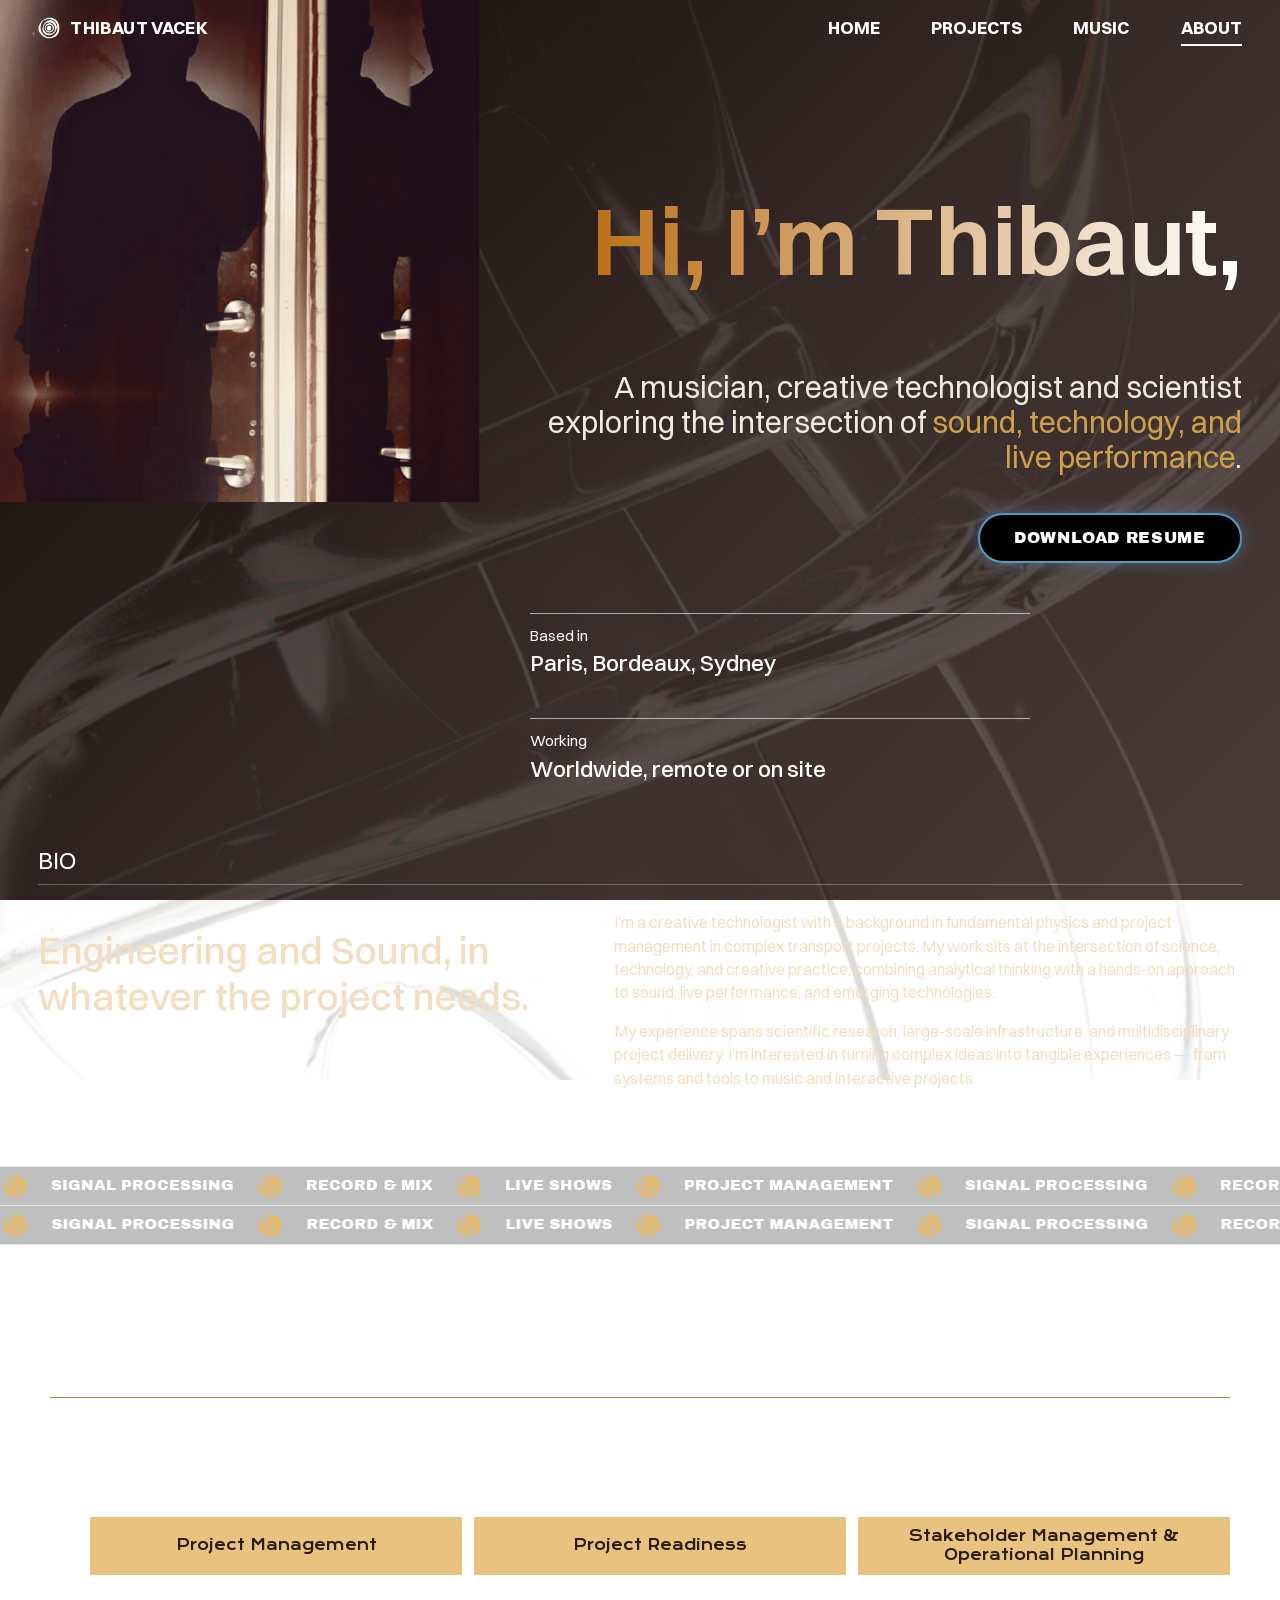
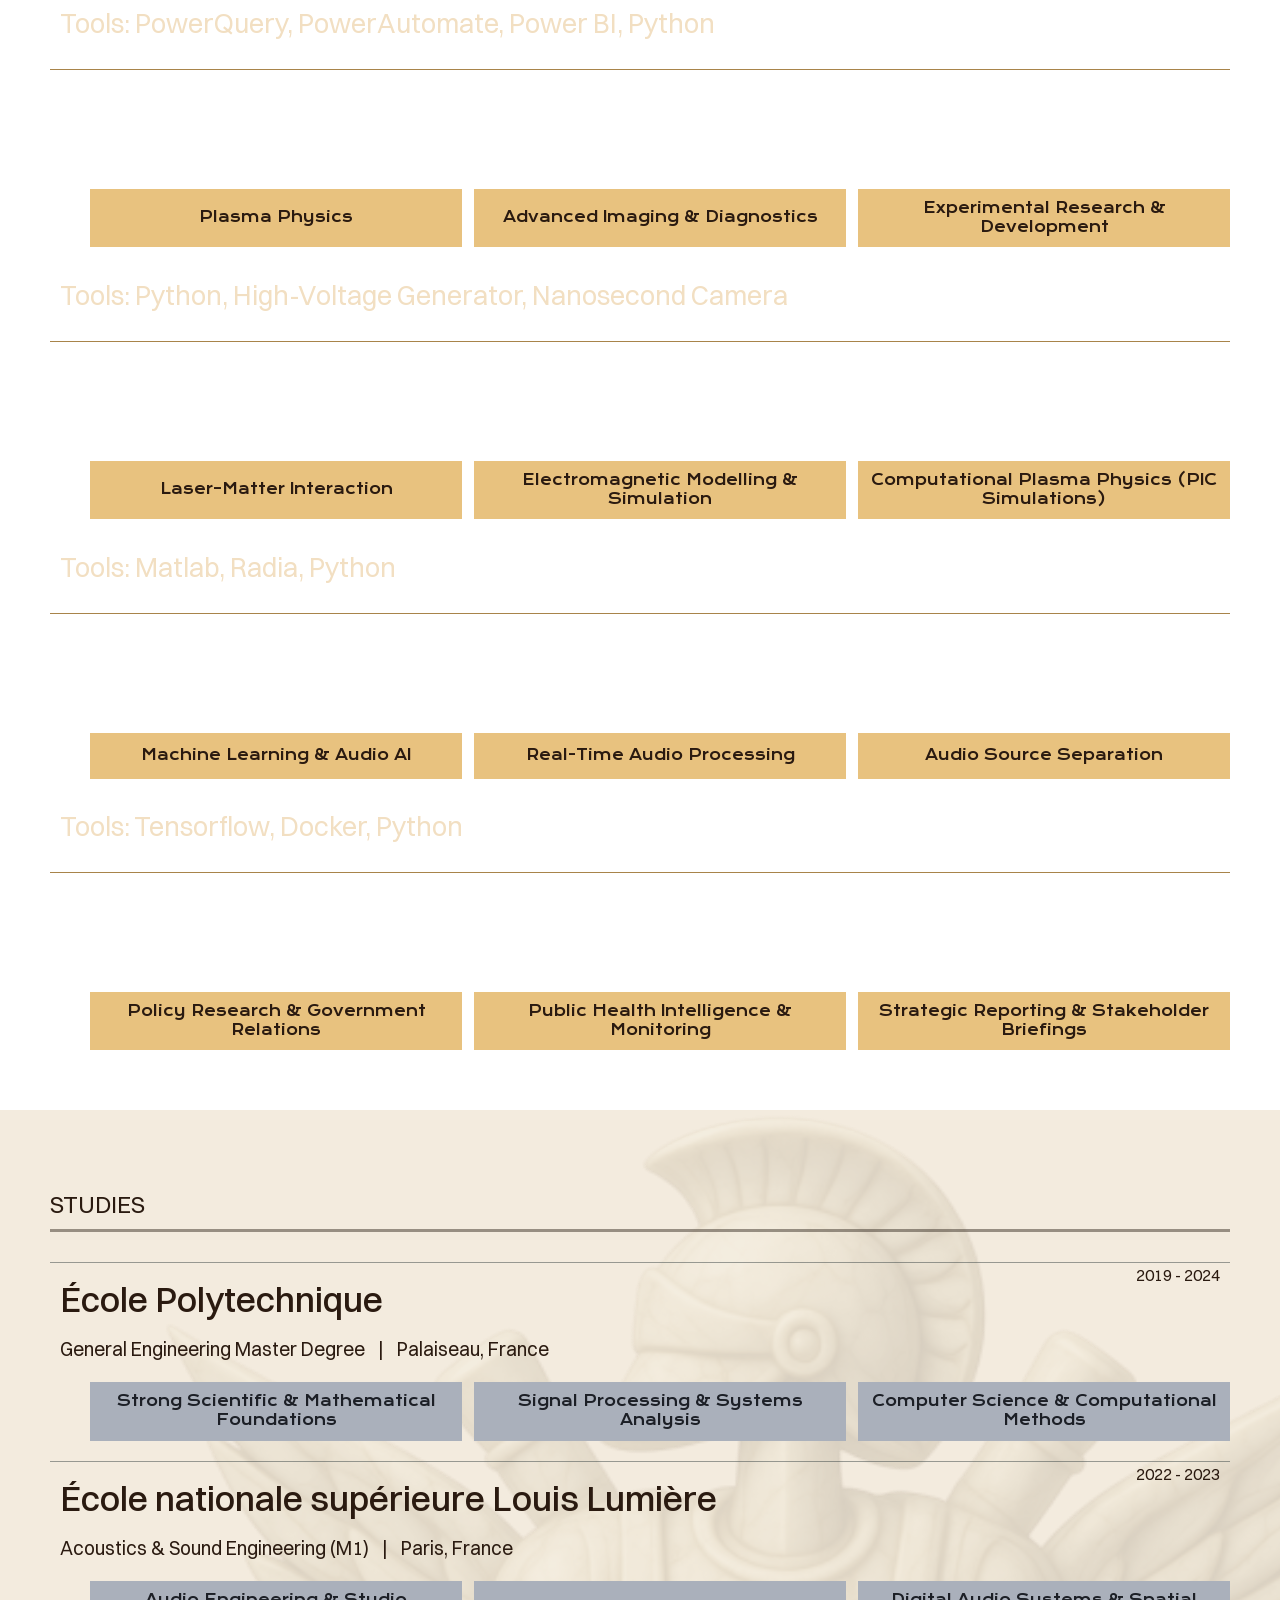
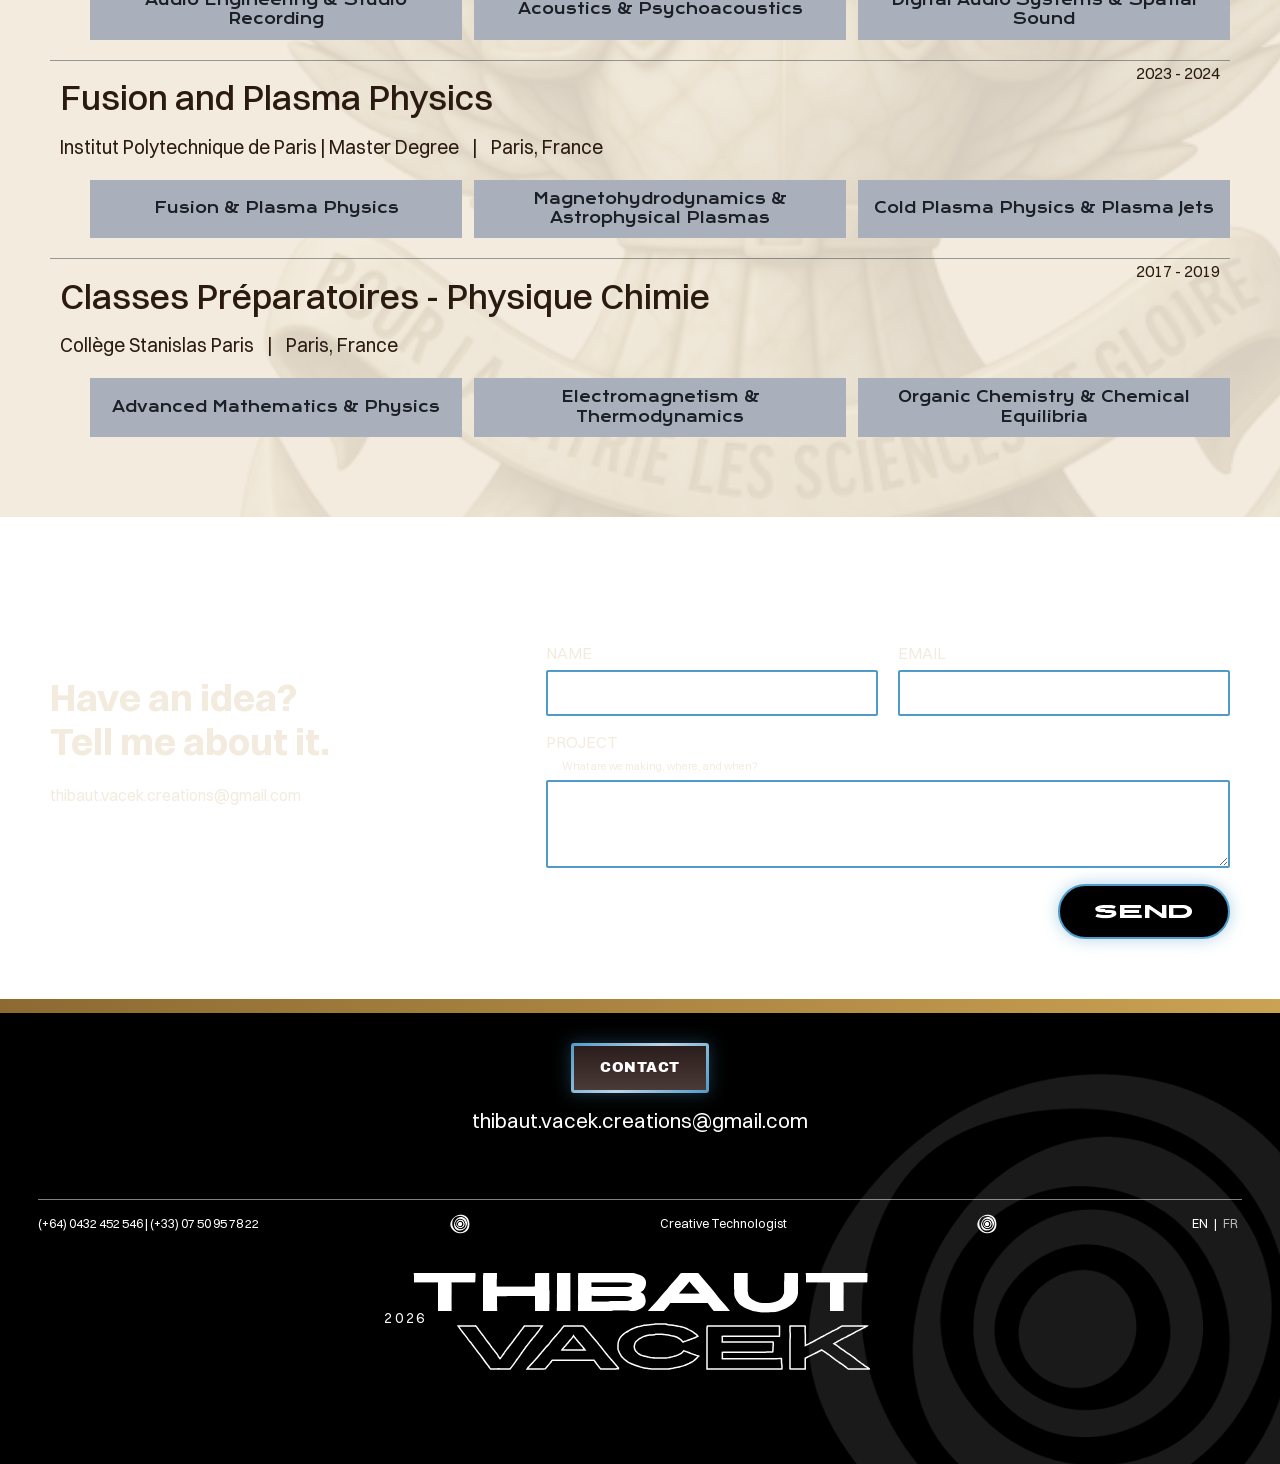
==== commit 7386aa92: "translation + optimisation for phones" ====
--- a/about.html
+++ b/about.html
@@ -2,7 +2,8 @@
 <html lang="en">
 <head>
 <meta charset="UTF-8">
-<meta name="viewport" content="width=device-width, initial-scale=1">
+<meta name="viewport" content="width=device-width, initial-scale=1, viewport-fit=cover">
+<meta name="theme-color" content="#140c0a">
 <title>About — Thibaut Vacek</title>
 <meta name="description" content="Thibaut Vacek — creative technologist, musician and scientist.">
 <link rel="preconnect" href="https://fonts.googleapis.com">
@@ -13,12 +14,12 @@
 <body class="page-about">
 <header class="site-header">
   <a class="brand" href="index.html"><img class="spiral" src="pictures/LOGO_ref.png" alt=""><span>THIBAUT VACEK</span></a>
-  <button class="burger" aria-label="Menu" aria-expanded="false"><span></span><span></span></button>
-  <nav class="nav"><a href="index.html">HOME</a><a href="projects.html">PROJECTS</a><a href="music.html">MUSIC</a><a href="about.html" class="active">ABOUT</a></nav>
+  <button class="burger" aria-label="Menu" aria-controls="site-nav" aria-expanded="false"><span></span><span></span></button>
+  <nav class="nav" id="site-nav"><a href="index.html">HOME</a><a href="projects.html">PROJECTS</a><a href="music.html">MUSIC</a><a href="about.html" class="active">ABOUT</a></nav>
 </header>
 <main>
 <section class="about-hero">
-  <div class="about-photo"><img src="pictures/ABOUT/signal_about.png"></div>
+  <div class="about-photo"><img src="pictures/ABOUT/signal_about.png" alt="Thibaut Vacek"></div>
   <div class="about-text">
     <h1 class="reveal"><span class="orange">Hi, I’m Thibaut,</span> </h1>
     <p class="about-lead reveal">A musician, creative technologist and scientist exploring the intersection of <span class="gold_brown">sound, technology, and live performance</span>.</p>
@@ -64,6 +65,7 @@
   </div>
 </section>
 <div class="gold-stripe"></div>
+</main>
 <footer class="site-footer">
   <div class="footer-cta reveal">
     <a class="btn btn-glow" href="mailto:thibaut.vacek.creations@gmail.com">CONTACT</a>
@@ -79,8 +81,8 @@
   <div class="footer-name"><small>2026</small><span class="solid">THIBAUT</span><span class="outline">VACEK</span></div>
   <img class="footer-watermark" src="pictures/LOGO_ref.png" alt="">
 </footer>
-</main>
 
+<script src="i18n.js"></script>
 <script src="script.js"></script>
 </body>
 </html>
--- a/style.css
+++ b/style.css
@@ -80,7 +80,7 @@
   --chip-gold:#e8c27f;
   --chip-grey:#aab0bb;
   --white:#fff;
-  --pad:clamp(16px,3vw,40px);
+  --pad:max(clamp(16px,3vw,40px),env(safe-area-inset-left,0px),env(safe-area-inset-right,0px));   /* + encoche iPhone en paysage */
   --radius:18px;
   --ease:cubic-bezier(.2,.7,.2,1);
 }
@@ -139,9 +139,11 @@
 
 /* ---------- Header ---------- */
 .site-header{position:fixed;inset:0 0 auto 0;z-index:50;display:flex;align-items:center;justify-content:space-between;
-  padding:12px var(--pad);transition:background .4s,backdrop-filter .4s,padding .4s}
-.site-header.scrolled{background:rgba(20,12,10,.72);backdrop-filter:blur(10px);padding-block:8px}
-.page-projects .site-header.scrolled{background:rgba(241,223,189,.8)}
+  padding:calc(12px + env(safe-area-inset-top,0px)) var(--pad) 12px;transition:padding .4s}
+.site-header::before{content:"";position:absolute;inset:0;z-index:-1;background:transparent;transition:background .4s}
+.site-header.scrolled{padding-top:calc(8px + env(safe-area-inset-top,0px));padding-bottom:8px}
+.site-header.scrolled::before{background:rgba(20,12,10,.72);-webkit-backdrop-filter:blur(10px);backdrop-filter:blur(10px)}
+.page-projects .site-header.scrolled::before{background:rgba(241,223,189,.8)}
 .brand{display:flex;align-items:center;gap:10px;font-family:var(--font-body);font-size:1.1rem;font-weight:700;letter-spacing:.02em}
 .page-projects .site-header{color:var(--brown-title)}
 .page-projects .brand .spiral{filter:sepia(1) saturate(2) brightness(.55)}
@@ -239,10 +241,10 @@
   filter:none;
 }
 .page-projects .ticker{border-color:var(--cream-ink);color:var(--cream-ink);background:rgba(241,223,189,.6)}
-.ticker-track{display:inline-flex;animation:marquee 28s linear infinite;will-change:transform;margin: 0;
+.ticker-track{display:inline-flex;animation:marquee 70s linear infinite;will-change:transform;margin: 0;
     padding: 3px;
     line-height: 1;}
-.ticker.reverse .ticker-track{animation-direction:reverse;animation-duration:34s}
+.ticker.reverse .ticker-track{animation-direction:reverse;animation-duration:65s}
 .ticker{--tk-gap:24px}
 .ticker li{display:flex;align-items:center;gap:var(--tk-gap);flex:none;padding-right:var(--tk-gap);line-height: 1;
     display: flex;
@@ -255,8 +257,10 @@
 
 /* ---------- Cartes images ---------- */
 .card{--label-pad:clamp(16px,6%,36px)}
-.card{position:relative;display:block;overflow:hidden;border-radius:var(--radius);aspect-ratio:3/2;background:#222}
-.card img{width:100%;height:100%;object-fit:cover;transition:transform 1.1s var(--ease),filter .6s}
+.card{position:relative;display:block;overflow:hidden;isolation:isolate;border-radius:var(--radius);aspect-ratio:3/2;background:#222}
+/* l'image remplit la carte en absolu et déborde de 1px de chaque côté (la carte coupe avec overflow:hidden) :
+   plus de fine ligne vide quand la largeur tombe sur un nombre de pixels à virgule */
+.card img{position:absolute;inset:-1px;width:calc(100% + 2px);height:calc(100% + 2px);max-width:none;object-fit:cover;transition:transform 1.1s var(--ease),filter .6s}
 .card:hover img{transform:scale(1.08)}
 /* Carte à image ancrée en bas, avec zoom réglable (--zoom) */
 .card.anchor-bottom img{
@@ -287,7 +291,7 @@
 /* ---------- HOME ---------- */
 .hero{position:relative;min-height:80svh;display:grid;grid-template-columns:minmax(0,1fr) minmax(0,1.15fr);align-items:center;gap:20px;padding:96px 0 60px var(--pad);overflow:hidden;
   background-image:radial-gradient(ellipse at 20% 30%,rgba(255,255,255,.07),transparent 55%)}
-.hero-text{display:flex;flex-direction:column;align-items:center;gap:22px;animation:fadeUp 1.1s var(--ease) both}
+.hero-text{display:flex;flex-direction:column;align-items:center;gap:22px;animation:fadeUp 1.1s var(--ease) bothfont}
 .hero-text .display{align-items:flex-start}
 .tagline{font-family: var(--font-bdo);font-weight:500;font-size:clamp(1.1rem,2.2vw,1.6rem);text-align:center;line-height:1.2}
 .hero-img{overflow:hidden;border-radius:0px 0 0 0px;animation:slideIn 1.3s var(--ease) .2s both;background:#111;}
@@ -329,7 +333,7 @@
 }
 .expertise .eyebrow{border-color:rgba(255,255,255,.35)}
 .expertise-list{margin-top:30px}
-.expertise-list li{display:grid;grid-template-columns:50px 1fr minmax(120px,260px);align-items:center;gap:14px;padding:16px 8px;border-top:1px solid var(--gold-line);transition:background .4s,padding-left .4s var(--ease)}
+.expertise-list li{display:grid;grid-template-columns:50px 1fr minmax(120px,260px);align-items:center;gap:14px;padding:0px 8px;border-top:1px solid var(--gold-line);transition:background .4s,padding-left .4s var(--ease)}
 .expertise-list li:last-child{border-bottom:1px solid var(--gold-line)}
 .expertise-list li:hover{background:rgba(255,255,255,.05);padding-left:22px}
 .expertise-list .num{font-size:.75rem}
@@ -433,9 +437,10 @@
 @keyframes eq{from{transform:scaleY(.35)}to{transform:scaleY(1.05)}}
 .tri{display:inline-block;width:0;height:0;border-left:15px solid var(--blue);border-top:9px solid transparent;border-bottom:9px solid transparent;margin-left:4px}
 .carousel{margin-top:90px;overflow:hidden}
-.carousel-track{display:flex;gap:12px;width:max-content;animation:drift 50s linear infinite}
+.carousel-track{display:flex;width:max-content;animation:drift 50s linear infinite}
+.carousel figure{position:relative;height:clamp(200px,50vw,500px);flex:none;margin-right:4px}
 .carousel:hover .carousel-track{animation-play-state:paused}
-.carousel figure{position:relative;height:clamp(200px,50vw,500px);flex:none}
+
 .carousel figure img{height:100%;width:auto;object-fit:cover}
 .carousel figcaption{position:absolute;top:14px;left:12%;right:0;font-family:var(--font-black);font-size:.95rem;border-bottom:1px solid rgba(255,255,255,.6);padding-bottom:4px}
 @keyframes drift{to{transform:translateX(-50%)}}
@@ -448,7 +453,7 @@
 .rings{display:block;width:100%;animation:float 5s ease-in-out infinite;transition:filter .4s}
 .rings-link:hover .rings{filter:brightness(1.3) drop-shadow(0 0 12px rgba(255,255,255,.6))}
 @keyframes float{50%{transform:translateY(-12px) rotate(8deg)}}
-.album{padding:20px var(--pad) 40px}
+.album{padding:0px var(--pad) 40px}
 .signalbo{font-family:var(--font-black);font-size:clamp(2.2rem,8vw,4.4rem);text-align:center;display:flex;justify-content:center;align-items:center;gap:2px;padding-bottom:12px;border-bottom:1px solid rgba(255,255,255,.4);margin-bottom:26px}
 .signalbo .o{width:.85em;height:.85em;animation:spin 12s linear infinite}
 .album-title{font-family:var(--font-black);font-size:clamp(1.4rem,3vw,2rem);margin-bottom:20px}
@@ -470,7 +475,7 @@
 .track.playing .track-row:hover .tri{transform:none}
 .track.is-error .t::after{content:" · file not found";font-family:var(--font-body);font-size:.7rem;opacity:.7}
 
-.strip{display:flex;gap:16px;margin:40px calc(var(--pad)*-1) 0;padding:0 var(--pad);overflow-x:auto;scroll-snap-type:x mandatory;scrollbar-width:none; }
+.strip{display:flex;gap:16px;margin:80px calc(var(--pad)*-1) 0;padding:0 var(--pad);overflow-x:auto;scroll-snap-type:x mandatory;scrollbar-width:none; }
 .strip > :first-child{margin-left:auto}
 .strip > :last-child{margin-right:auto}
 .strip::-webkit-scrollbar{display:none}
@@ -505,7 +510,7 @@
   min-height:0;                 /* était 400px */
   overflow:hidden;
   animation:slideInL 1.2s var(--ease) both;
-  transform: translateX(-20px) translateY(-20px);
+  transform:translate(var(--ax,-20px),var(--ay,-20px));
 }
 .about-photo img{
   display:block;
@@ -538,7 +543,7 @@
 .where{font-size:1.2rem;margin-top:8px}
 .job-top > div{flex:1;min-width:0}
 .sep{margin:0 10px}
-.job time{font-size:1.rem;white-space:nowrap;margin-top:2px}
+.job time{font-size:1rem;white-space:nowrap;margin-top:2px}
 .chips{display:grid;grid-template-columns:repeat(3,1fr);gap:12px;margin:0px -10px 20px}
 .chips li {
     background: var(--chip-gold);
@@ -568,7 +573,7 @@
   --st-image:url("Backgrounds/marbre_polyetchnique.png");
   --st-opacity:.15;                 /* transparence de la photo : 0 = invisible, 1 = pleine */
   --st-size:cover;                  /* taille : cover, 120%, 60%, auto 90%... */
-  --st-x:200px;                       /* position horizontale */
+  --st-x:150px;                       /* position horizontale */
   --st-y:10%;                       /* position verticale */
 }
 .studies::before{
@@ -612,7 +617,7 @@
   .hero-img img{aspect-ratio:16/11}
   .cards-row{grid-template-columns:1fr}
   .about-hero{grid-template-columns:1fr;min-height:0}
-  .about-photo{min-height:0;height:56vh}
+  .about-photo{min-height:0;height:auto}
   .about-text{padding:30px var(--pad) 20px;text-align:left}
   .about-text .btn{display:inline-block}
   .facts{margin-left:0}
@@ -625,8 +630,8 @@
 @media (max-width:640px){
   .burger{display:block;z-index:60}
   .nav{position:fixed;inset:0;flex-direction:column;align-items:center;justify-content:center;gap:30px;font-size:1.6rem;background:rgba(15,8,6,.96);color:#fff;
-    opacity:0;pointer-events:none;transform:translateY(-12px);transition:opacity .35s,transform .35s}
-  .nav.open{opacity:1;pointer-events:auto;transform:none}
+    opacity:0;visibility:hidden;pointer-events:none;transform:translateY(-12px);transition:opacity .35s,transform .35s,visibility 0s .35s}
+  .nav.open{opacity:1;visibility:visible;pointer-events:auto;transform:none;transition-delay:0s}
   .site-header .brand{position:relative;z-index:60}
   .page-projects .nav.open ~ *,.page-projects .burger{color:var(--brown-title)}
   .page-projects .burger[aria-expanded="true"]{color:#fff}
@@ -791,4 +796,144 @@
 .page-music{--bg-image:url("Backgrounds/bckgnd_music.png")}
 .page-about{--bg-image:url("Backgrounds/bckgnd_about.png")}
 .page-project{--bg-image:url("Backgrounds/bckgnd_projects.png")}
-.page-projects{--bg-image:url("Backgrounds/bckgnd_projects.png")}+.page-projects{--bg-image:url("Backgrounds/bckgnd_projects.png")}
+
+
+/* =========================================================
+   MOBILE · TACTILE · i18n — finitions
+   (placé en fin de fichier : ces règles complètent / corrigent
+   celles du dessus sans les réécrire)
+   ========================================================= */
+
+/* ---------- Base ---------- */
+/* NB : le « ; » juste après  html{font-synthesis:none}  (tout en haut) invalide la règle  *{margin:0;padding:0;box-sizing:border-box}
+   qui suit — elle n'a donc jamais été appliquée (marge de 8px sur le body, retrait de 40px sur les listes…).
+   On ne répare pas ce « ; » pour ne pas décaler les espacements desktop déjà réglés ; on corrige seulement ce qui gêne : */
+body{margin:0}
+@media (max-width:900px){ul,ol{padding-left:0}}
+html{-webkit-tap-highlight-color:transparent}
+a,button{touch-action:manipulation}
+.mail,.cf-left .mail{overflow-wrap:anywhere}
+.site-footer{padding-bottom:calc(90px + env(safe-area-inset-bottom,0px))}
+.pj-nav{padding-bottom:calc(70px + env(safe-area-inset-bottom,0px))}
+.cf-form input,.cf-form textarea{font-size:max(16px,1rem)}   /* 16px mini : évite le zoom automatique d'iOS au focus */
+.lang a{display:inline-block;padding:6px 4px}
+
+/* Messages d'erreur du lecteur en français */
+html[lang="fr"] .player.is-error .player-time::after{content:" · fichier introuvable"}
+html[lang="fr"] .track.is-error .t::after{content:" · fichier introuvable"}
+
+/* Photo de la page About : l'animation d'entrée manquait (slideInL n'existait pas) */
+@keyframes slideInL{
+  from{opacity:0;transform:translate(calc(var(--ax,-20px) - 40px),var(--ay,-20px))}
+  to  {opacity:1;transform:translate(var(--ax,-20px),var(--ay,-20px))}
+}
+
+/* ---------- Sélecteur de langue du menu (injecté par i18n.js) ---------- */
+.nav-lang{display:none}
+.nav-lang a{opacity:.6;padding:10px 8px;display:inline-block}
+.nav-lang a.on,.nav-lang a:hover{opacity:1}
+.nav-lang span{opacity:.5}
+
+/* ---------- Burger : zone tactile 44px ---------- */
+.burger{width:44px;height:44px;margin-right:-6px}
+.burger span{left:10px;right:10px}
+.burger span:nth-child(1){top:16px}.burger span:nth-child(2){top:26px}
+.burger[aria-expanded="true"] span:nth-child(1),
+.burger[aria-expanded="true"] span:nth-child(2){top:21px}
+
+/* Menu ouvert : l'en-tête repasse en blanc sur le fond sombre (même sur la page Projects, qui est crème) */
+.menu-open .site-header{color:#fff}
+.menu-open.page-projects .brand .spiral{filter:none}
+.menu-open.page-projects .site-header::before{background:transparent;-webkit-backdrop-filter:none;backdrop-filter:none}
+
+/* ---------- ≤ 900px (tablettes et téléphones) ---------- */
+@media (max-width:900px){
+  /* About : la photo n'est plus décalée (elle laissait une bande vide à droite) */
+  .about-photo{--ax:0px;--ay:0px}
+  .about-photo img{aspect-ratio:4/5;height:auto;width:100%;max-height:66svh;object-position:top center}
+  .about-text{padding-top:26px}
+  .eyebrow{font-size:1.25rem}
+  .timeline{padding-inline:var(--pad)}
+  /* line-height .1 faisait se chevaucher les titres longs sur 2 lignes */
+  .job h3{line-height:1.15;margin-top:18px}
+  .where{font-size:1rem;line-height:1.35;margin-top:6px}
+  .job time{font-size:.9rem;opacity:.85;margin-top:4px}
+  .chips{gap:8px}
+  .chips li{font-size:.8rem;padding:10px 12px}
+  .tools{font-size:1.05rem;margin-bottom:10px}
+  /* Projet */
+  .pj-title{overflow-wrap:break-word;hyphens:auto}
+  .pj-text{gap:18px}
+}
+
+/* ---------- ≤ 640px (téléphones) ---------- */
+@media (max-width:640px){
+  .site-header .brand{font-size:1rem;white-space:nowrap}
+  .nav{padding:env(safe-area-inset-top) 24px env(safe-area-inset-bottom);overscroll-behavior:contain}
+  .nav a{padding:10px 8px}
+  .nav-lang{display:flex;align-items:center;gap:6px;margin-top:14px;font-family:var(--font-black);font-size:1rem}
+
+  .page-head{padding-top:96px}
+  .page-intro{font-size:1.1rem}
+  .projects-grid{padding:20px var(--pad) 40px;gap:12px}
+  .card-label{font-size:clamp(1rem,4.6vw,1.3rem)}
+
+  /* Music */
+  .music-head{padding-top:96px}
+  .music-intro{font-size:1.1rem;max-width:100%}
+  .music-intro .spiral{width:64px;height:64px}
+  .player{margin-top:40px}
+  .player-title{font-size:.95rem}
+  .carousel,.listen{margin-top:56px}
+  .strip{margin-top:56px;overscroll-behavior-x:contain;-webkit-overflow-scrolling:touch}
+  .track-row{grid-template-columns:32px 1fr 44px;padding:12px 0}
+  .track-play{width:44px;height:44px}
+  .shows{padding-block:28px 48px}
+  .show-list li{padding:12px 0}
+  .other-works{padding-block:28px 48px}
+
+  /* About */
+  .btn-pill2,.btn-pill3,.btn-glow{min-height:44px}
+  .facts{margin-top:36px}
+
+  /* Page projet */
+  .pj{padding-top:84px}
+  .pj.has-hero{padding-top:24px}
+  .pj-hero[style*="aspect-ratio"]{aspect-ratio:16/9!important;min-height:200px}   /* un bandeau 5/1 ne ferait que 78px de haut */
+  .pj-info li{flex-direction:column;gap:4px;padding:12px 0}
+  .pj-info li strong{text-align:left}
+  .pj-cell,.pj-cols .pj-cell,.pj-flex .pj-cell{border-radius:14px}
+  .pj-cols.c3>.pj-cell:nth-child(3):last-child{grid-column:1/-1}                    /* 3 images : la 3e prend toute la largeur */
+  .pj-cols.c3 .pj-cell:nth-child(3)[style*="aspect-ratio"]{aspect-ratio:16/9!important}
+  .pj-flex{flex-wrap:wrap}                                                             /* vidéos : 2 par ligne au lieu de 3 vignettes minuscules */
+  .pj-flex .pj-cell{flex:1 1 calc(50% - 6px)!important}
+  .pj-flex .pj-cell:last-child:nth-child(odd){flex-basis:100%!important}
+  .pj-nav a{font-size:1rem}
+}
+
+/* ---------- Écrans tactiles : pas de « hover collant » après un tap ---------- */
+@media (hover:none){
+  .card:hover img{transform:none}
+  .card.anchor-bottom:hover img{transform:scale(var(--zoom,1))}
+  .card:hover .card-label::after{transform:none;background:rgba(255,255,255,.65)}
+  .label-top:hover .card-label,.label-top-right:hover .card-label,
+  .label-bottom:hover .card-label,.label-bottom-right:hover .card-label{transform:none}
+  .btn-glow:hover{transform:none;box-shadow:0 0 18px rgba(79,155,201,.35)}
+  .btn-pill:hover,.btn-pill2:hover,.btn-pill3:hover{transform:none;box-shadow:0 0 16px rgba(79,155,201,.45)}
+  .expertise-list li:hover{background:none;padding-left:8px}
+  .chips li:hover{transform:none;box-shadow:none}
+  .track-row:hover{padding-left:0;background:none}
+  .track-row:hover .tri{transform:none}
+  .strip img:hover,.pj-cell:hover img,.pj-media figure:hover img{transform:none}
+  .show-list li:hover img{transform:none}
+  .listen a:hover{letter-spacing:inherit;color:var(--gold)}
+  .rings-link:hover .rings{filter:none}
+  .ticker:hover .ticker-track,.carousel:hover .carousel-track{animation-play-state:running}
+  .nav a:hover:not(.active)::after{transform:scaleX(0)}
+  .pj-nav a:hover{color:inherit}
+  .pj-back:hover .arrow,.pj-next:hover .arrow{transform:none}
+  .mail:hover{color:inherit}
+  /* Le fond qui dérive en continu coûte de la batterie pour un effet à 15 % d'opacité */
+  body::before{animation:none}
+}
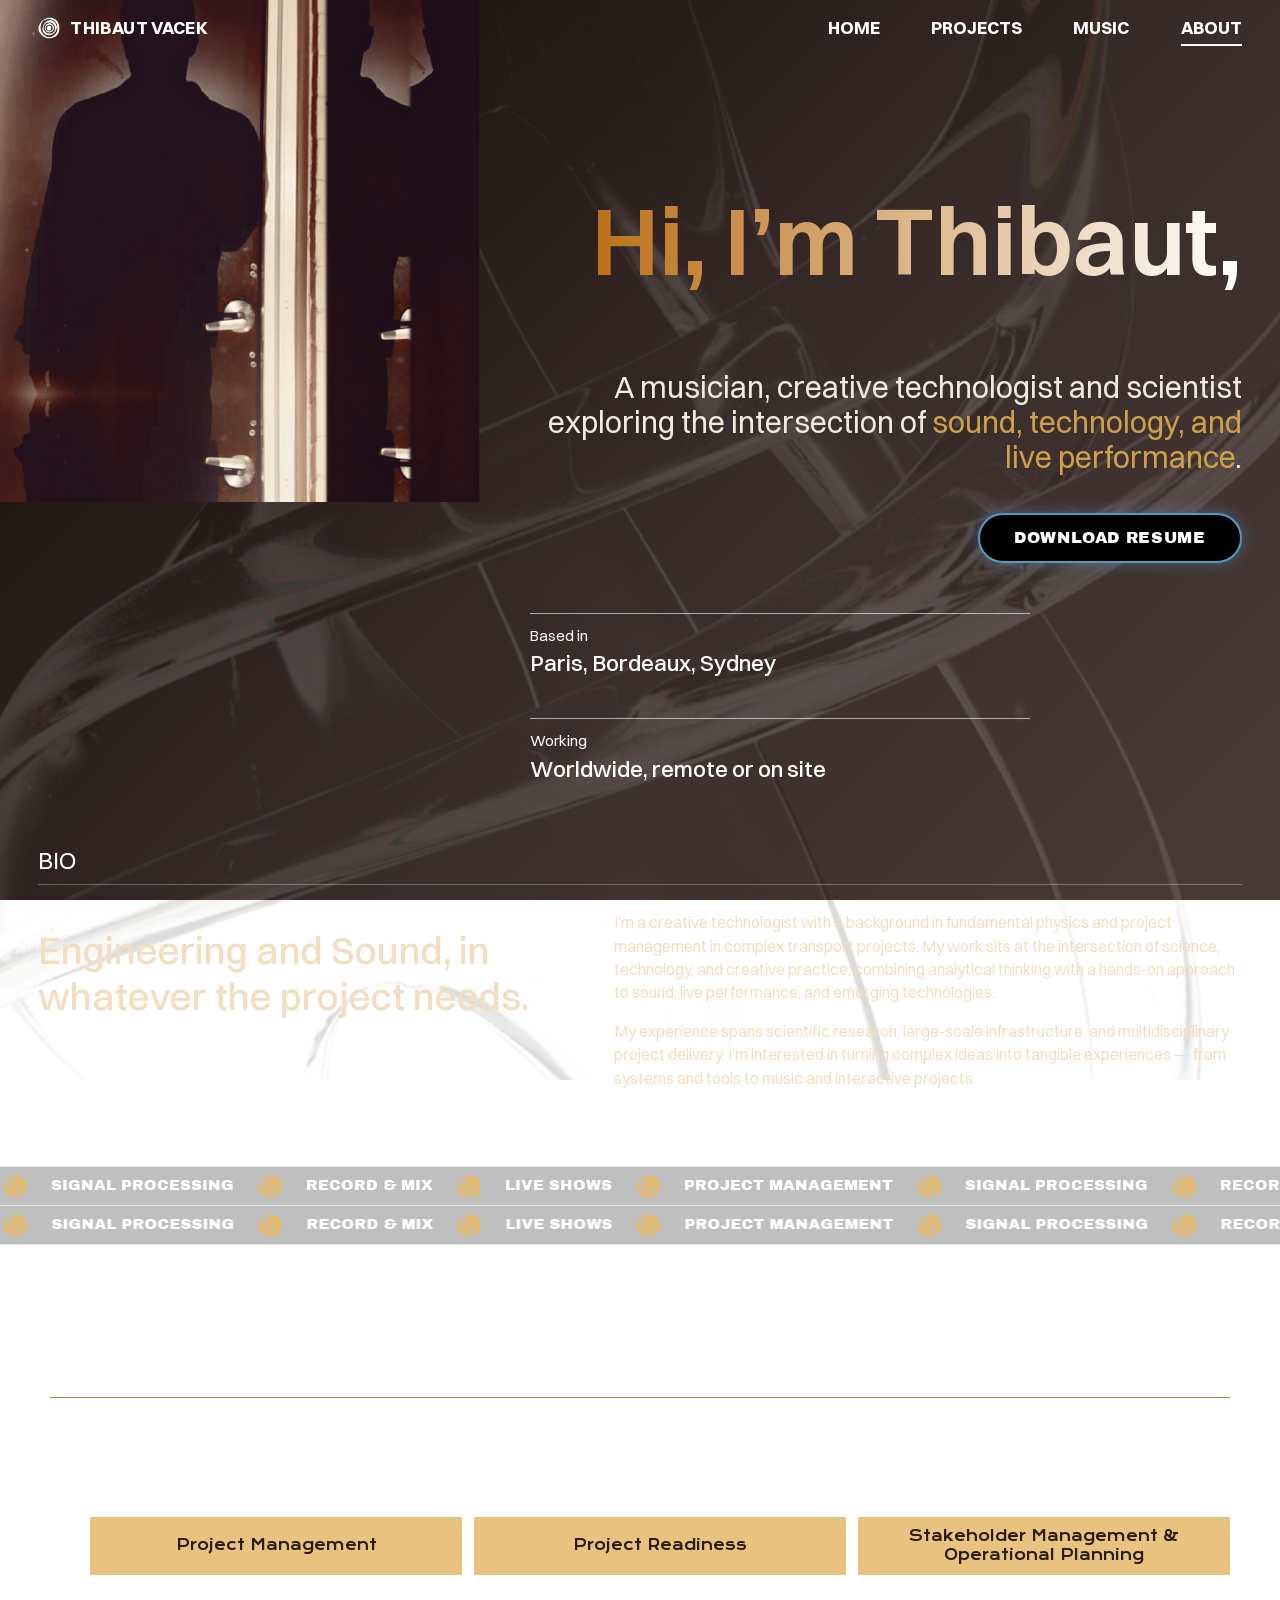
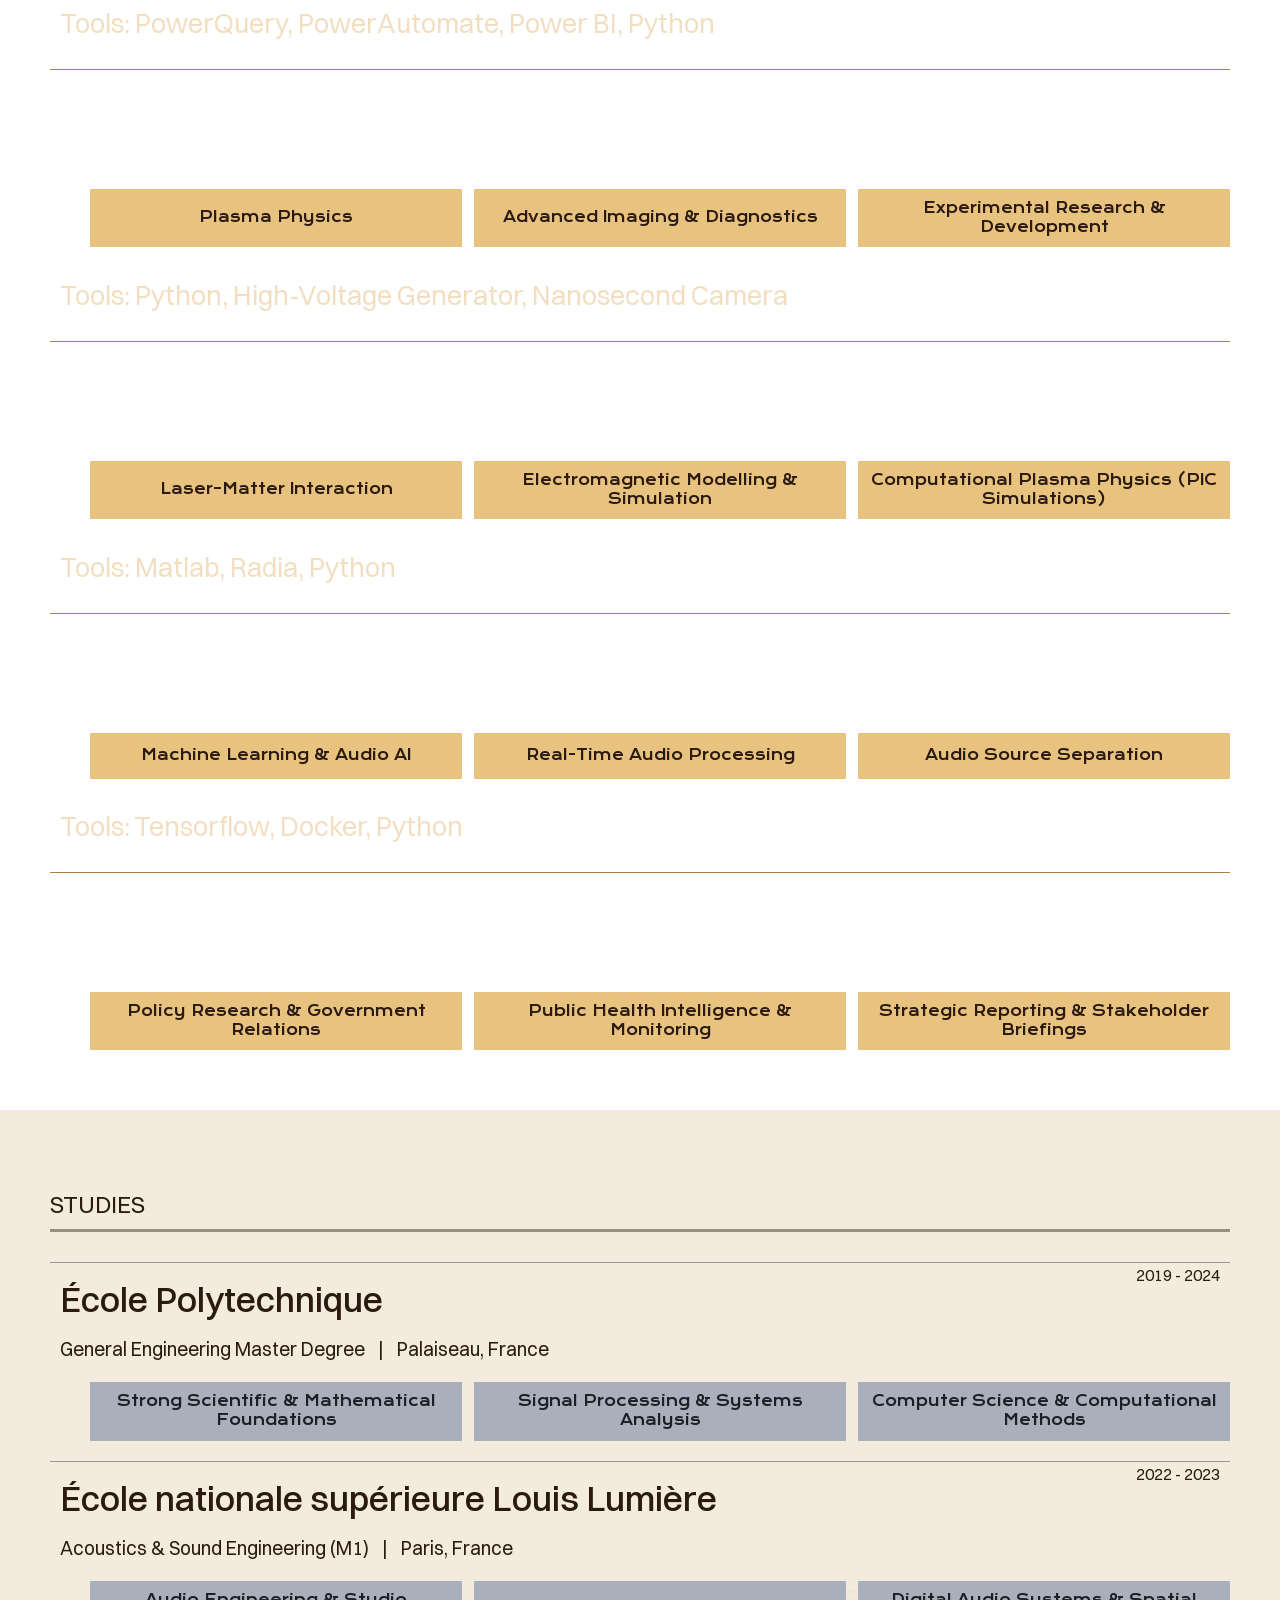
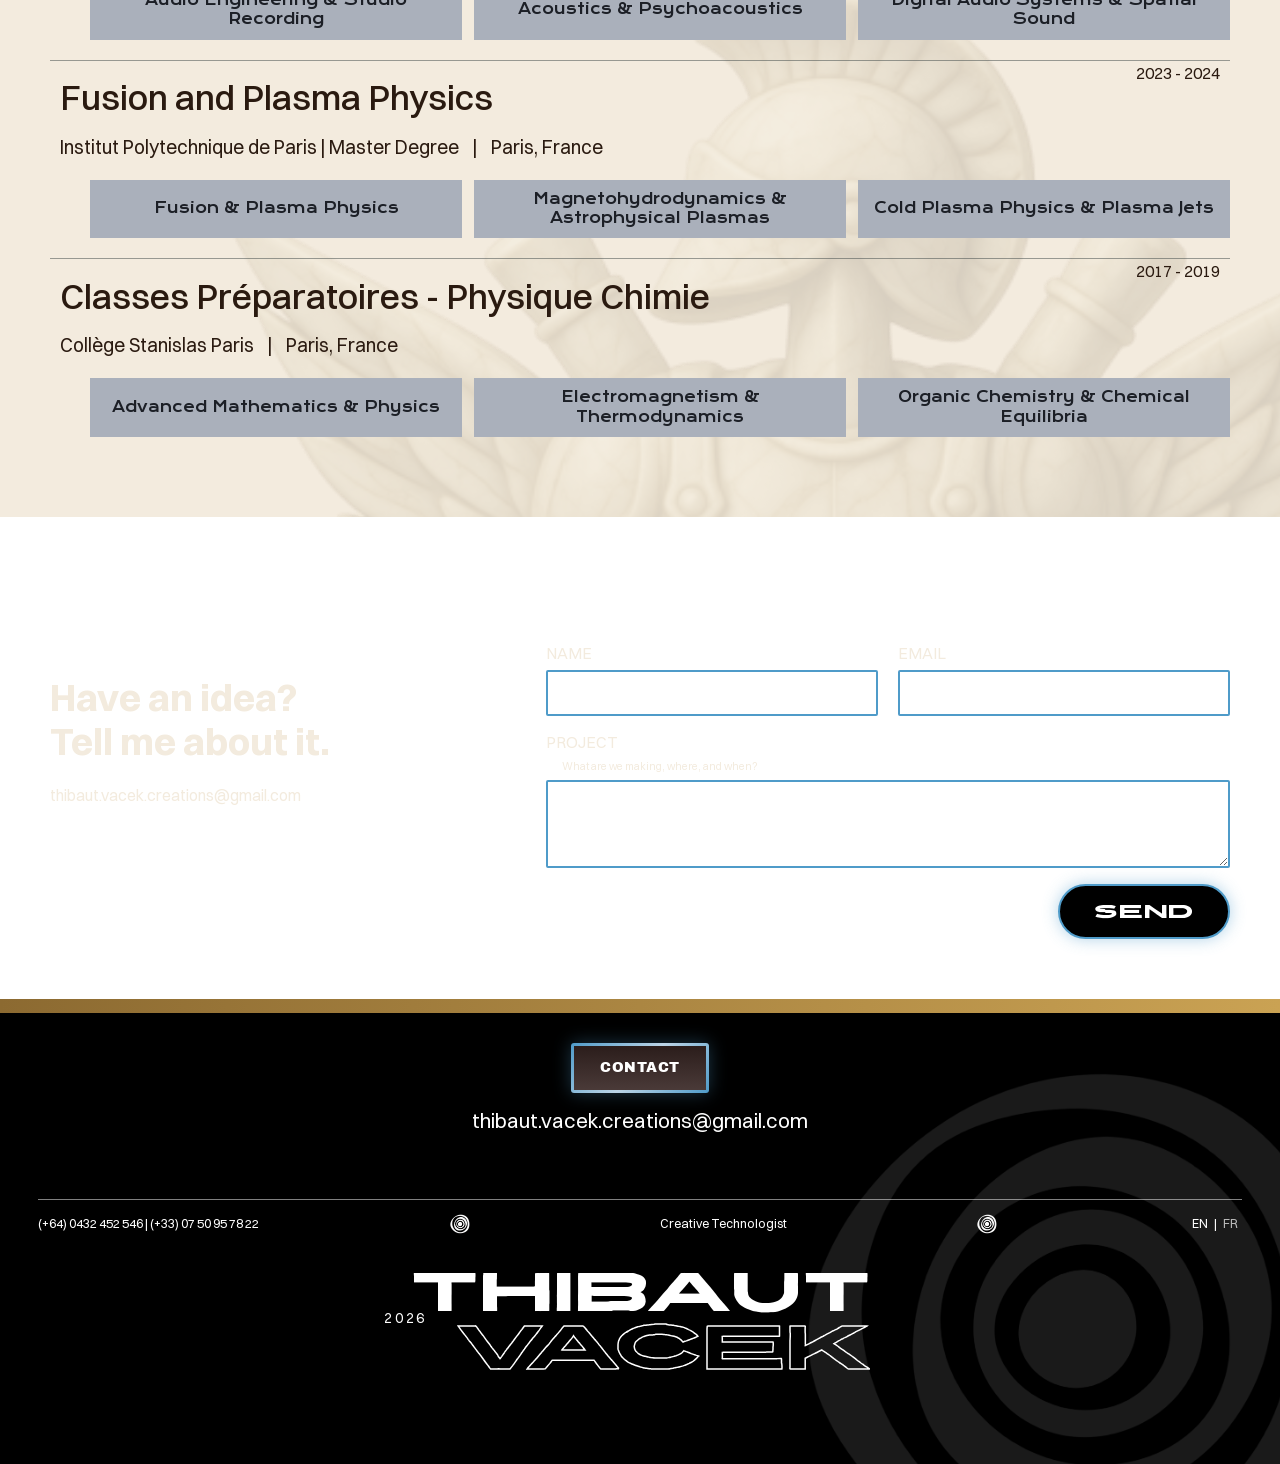
==== commit d814b3ea: "last steps before external review v4" ====
--- a/about.html
+++ b/about.html
@@ -19,7 +19,7 @@
 </header>
 <main>
 <section class="about-hero">
-  <div class="about-photo"><img src="pictures/ABOUT/signal_about.png" alt="Thibaut Vacek"></div>
+  <div class="about-photo"><img src="pictures/ABOUT/signal_about.png" ></div>
   <div class="about-text">
     <h1 class="reveal"><span class="orange">Hi, I’m Thibaut,</span> </h1>
     <p class="about-lead reveal">A musician, creative technologist and scientist exploring the intersection of <span class="gold_brown">sound, technology, and live performance</span>.</p>
--- a/style.css
+++ b/style.css
@@ -224,8 +224,8 @@
 .gold_brown{color:var(--gold_brown)}.grey{color:var(--grey)}.tan{color:var(--tan)}
 .display-wide{font-family:var(--font-header);font-weight:400;font-size:clamp(2.4rem,9vw,7rem);letter-spacing:.02em;line-height:1}
 .display{font-family:var(--font-wide);font-weight:400;line-height:.95;display:flex;flex-direction:column}
-.display .solid{font-size:clamp(2.2rem,6vw,4.8rem);letter-spacing:.03em}
-.display .outline,.footer-name .outline{color:transparent;-webkit-text-stroke:1.5px #fff;font-size:clamp(2.6rem,7vw,5.6rem);padding-left:.4em}
+.display .solid{font-size:clamp(1.8rem,4.8vw,3.8rem);letter-spacing:.03em}
+.display .outline,.footer-name .outline{color:transparent;-webkit-text-stroke:1.5px #fff;font-size:clamp(2.1rem,5.6vw,4.5rem);padding-left:.4em}
 
 /* ---------- Reveal on scroll ---------- */
 .reveal{opacity:0;transform:translateY(34px);transition:opacity .9s var(--ease),transform .9s var(--ease);transition-delay:var(--d,0ms)}
@@ -294,7 +294,10 @@
 .hero-text{display:flex;flex-direction:column;align-items:center;gap:22px;animation:fadeUp 1.1s var(--ease) bothfont}
 .hero-text .display{align-items:flex-start}
 .tagline{font-family: var(--font-bdo);font-weight:500;font-size:clamp(1.1rem,2.2vw,1.6rem);text-align:center;line-height:1.2}
-.hero-img{overflow:hidden;border-radius:0px 0 0 0px;animation:slideIn 1.3s var(--ease) .2s both;background:#111;}
+.hero-text .display,.hero-text .tagline{margin:15px}
+.hero .btn{margin-top:20px}
+.hero-text{gap:14px}
+.hero-img{overflow:hidden;border-radius:0px 0 0 0px;animation:slideIn 1.3s var(--ease) .2s both;background:#111;margin-top:20px}
 .hero-img img{display:block; width:100%;aspect-ratio:4/3.1;object-fit:cover;animation:kenburns 18s ease-in-out infinite alternate}
 @keyframes fadeUp{from{opacity:0;transform:translateY(40px)}to{opacity:1;transform:none}}
 @keyframes slideIn{from{opacity:0;transform:translateX(40px)}to{opacity:1;transform:none}}
@@ -338,7 +341,12 @@
 .expertise-list li:hover{background:rgba(255,255,255,.05);padding-left:22px}
 .expertise-list .num{font-size:.75rem}
 .expertise-list h3{font-size:clamp(1.3rem,2.6vw,2rem);font-weight:500}
-.expertise-list p{font-size:.78rem;opacity:.9;text-align:right; font-family:var(--font-accent)}
+.expertise-list p{font-size:.58rem;opacity:.9;text-align:right; font-family:var(--font-accent)}
+.expertise-list h3,.expertise-list p{margin:0}
+.expertise-list li{padding-block:16px}
+@media (max-width:640px){
+  .expertise-list li{row-gap:4px;padding-block:14px}
+}
 .contact-band{padding:0px var(--pad) 70px;}
 .contact-band .eyebrow{margin-left:0vw;margin-bottom:26px}
 .gold-stripe{height:14px;background:linear-gradient(90deg,#8c6a31,#caa253 50%,#8c6a31);background-size:200% 100%;animation:shine 6s linear infinite}
@@ -424,7 +432,7 @@
 .music-head{padding:100px var(--pad) 10px;display:flex;flex-direction:column;align-items:flex-end;text-align:right}
 .music-head .display-wide{margin-right:6vw;line-height:1;
   margin-bottom:0;}
-.music-intro{display:flex;align-items:center;gap:16px;max-width:80%;margin:25px 6vw 0 0vw;font-size:1.6rem;font-family:var(--font-accent);
+.music-intro{display:flex;align-items:center;gap:16px;max-width:80%;margin:25px 6vw 0 0vw;font-size:1.2rem;font-family:var(--font-accent);
   font-weight:400;
   -webkit-text-stroke:.5px currentColor;
   paint-order:stroke fill;}
@@ -573,8 +581,8 @@
   --st-image:url("Backgrounds/marbre_polyetchnique.png");
   --st-opacity:.15;                 /* transparence de la photo : 0 = invisible, 1 = pleine */
   --st-size:cover;                  /* taille : cover, 120%, 60%, auto 90%... */
-  --st-x:150px;                       /* position horizontale */
-  --st-y:10%;                       /* position verticale */
+  --st-x:200px;                       /* position horizontale */
+  --st-y:-200%;                       /* position verticale */
 }
 .studies::before{
   content:"";
@@ -669,6 +677,7 @@
 .pj-info li{display:flex;justify-content:space-between;gap:20px;padding:14px 0;border-bottom:1px solid var(--gold-line);font-family:var(--font-black);font-size:.8rem;letter-spacing:.03em;text-transform:uppercase}
 .pj-info li:first-child{border-top:1px solid var(--gold-line)}
 .pj-info li span{color:var(--gold-soft)}
+.pj-info{padding-left:0}
 .pj-info li strong{font-weight:400;text-align:right;color:#fff}
 .pj-media{display:flex;flex-direction:column;gap:20px}
 .pj-media figure{border-radius:22px;overflow:hidden;background:#222;box-shadow:0 20px 50px rgba(0,0,0,.35)}
@@ -754,7 +763,7 @@
 
 
 .logo{width:var(--logo-size, 120px);height:auto; display:block;margin-inline:auto}
-
+.logo{margin-top:clamp(20px,5vw,70px)}
 /* ---------- Lecteur audio ---------- */
 .player{
   position:relative;
@@ -894,8 +903,7 @@
   .other-works{padding-block:28px 48px}
 
   /* About */
-  .btn-pill2,.btn-pill3,.btn-glow{min-height:44px}
-  .facts{margin-top:36px}
+  .btn-pill2,.btn-pill3,.btn-glow{min-height:44px;box-sizing:border-box;display:inline-flex;align-items:center;justify-content:center}  .facts{margin-top:36px}
 
   /* Page projet */
   .pj{padding-top:84px}
@@ -937,3 +945,13 @@
   /* Le fond qui dérive en continu coûte de la batterie pour un effet à 15 % d'opacité */
   body::before{animation:none}
 }
+
+@media (max-width:900px){
+  .timeline{padding-top:44px;padding-bottom:28px}
+  .timeline .eyebrow{margin-bottom:22px}
+  .job{padding:4px 10px 26px}
+  .job h3{margin-top:24px}
+  .job-top{gap:10px;padding-bottom:20px}   /* espace entre la date et les pastilles */
+  .chips{gap:12px;margin-bottom:22px}
+  .tools{margin-top:6px;margin-bottom:6px}
+}
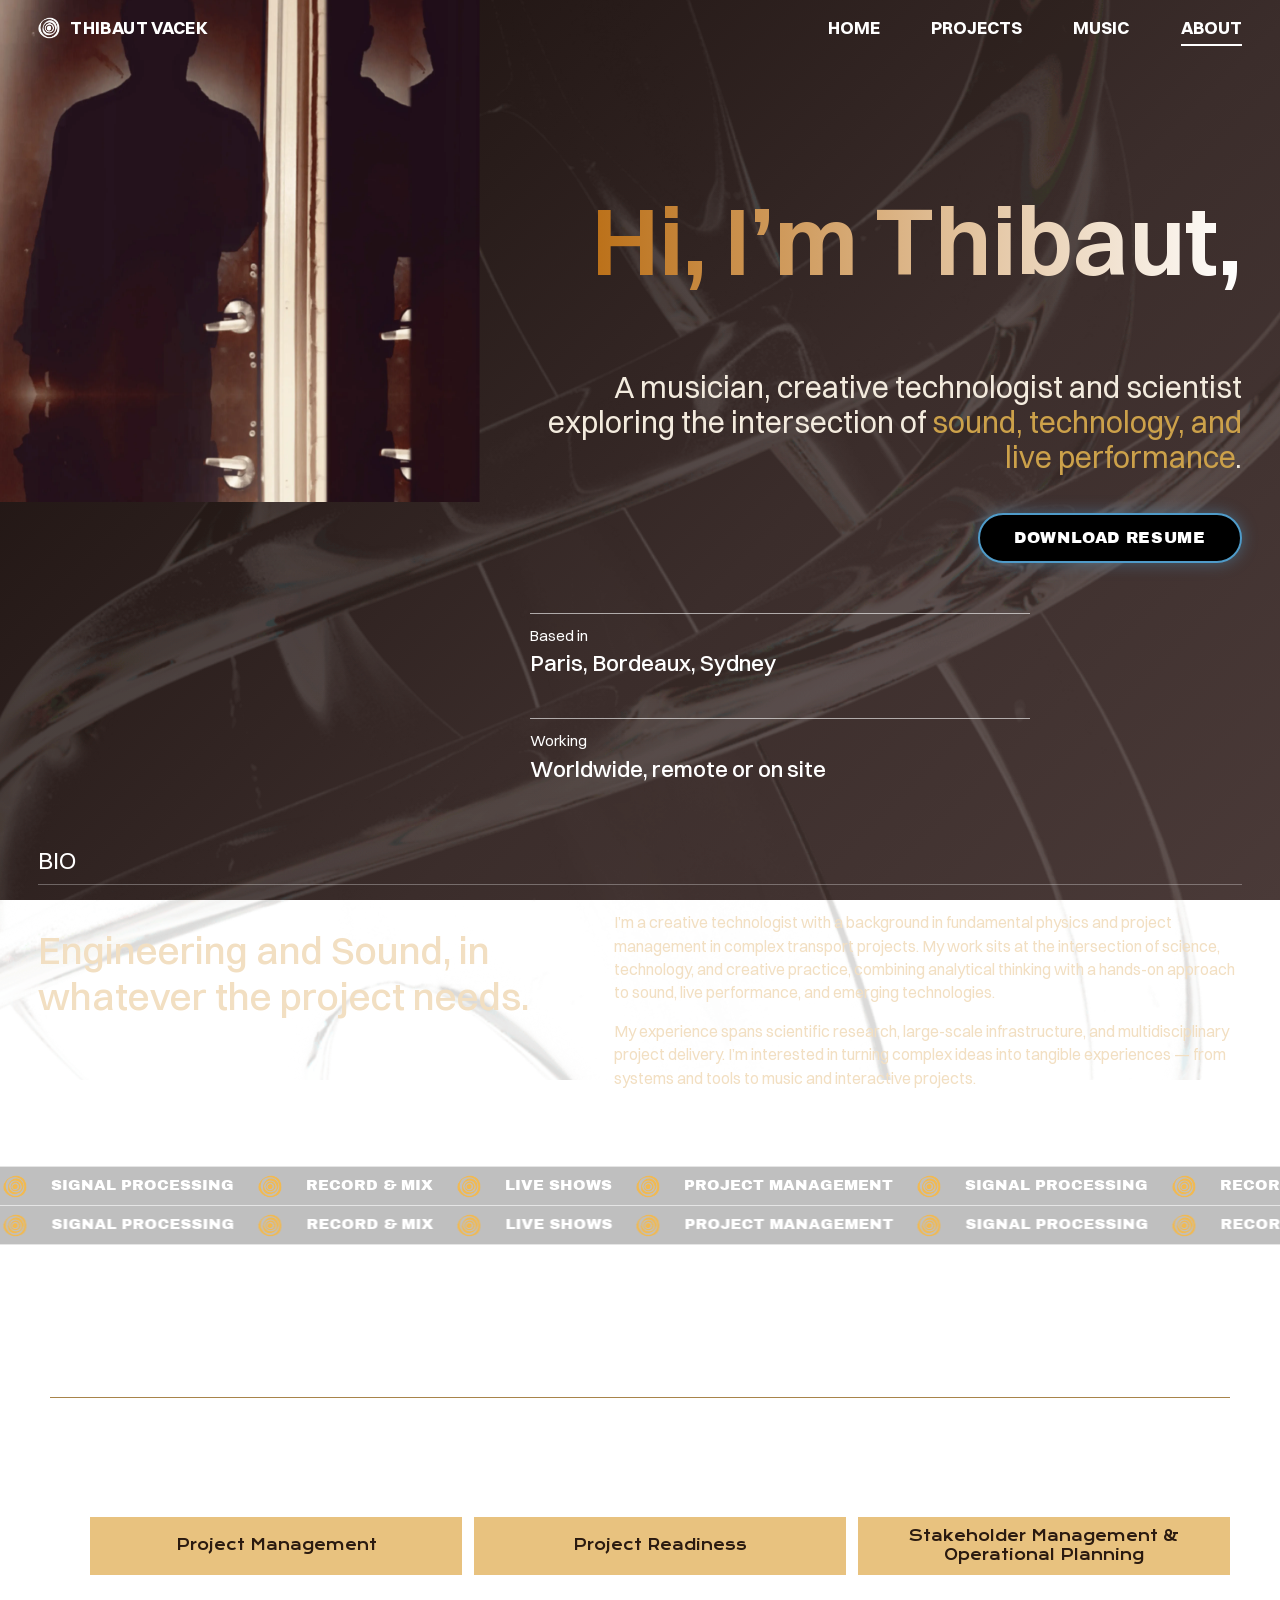
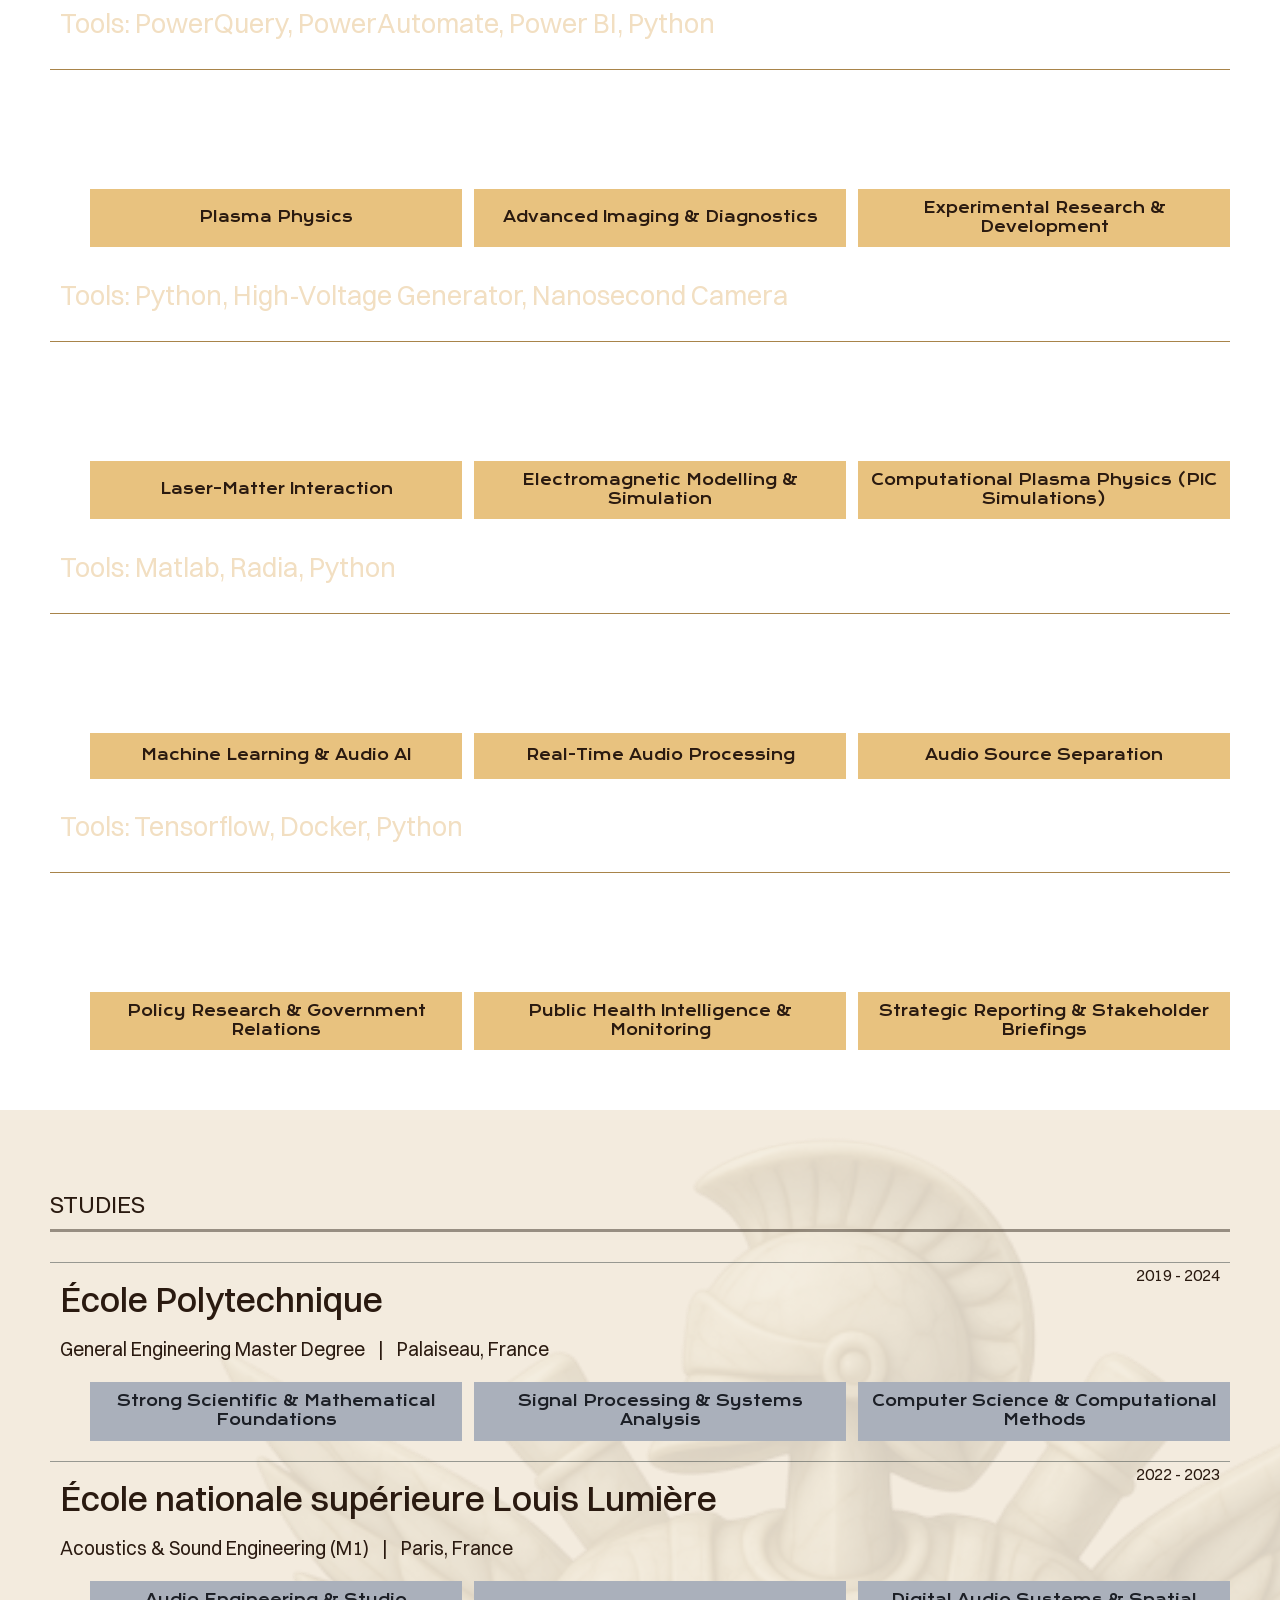
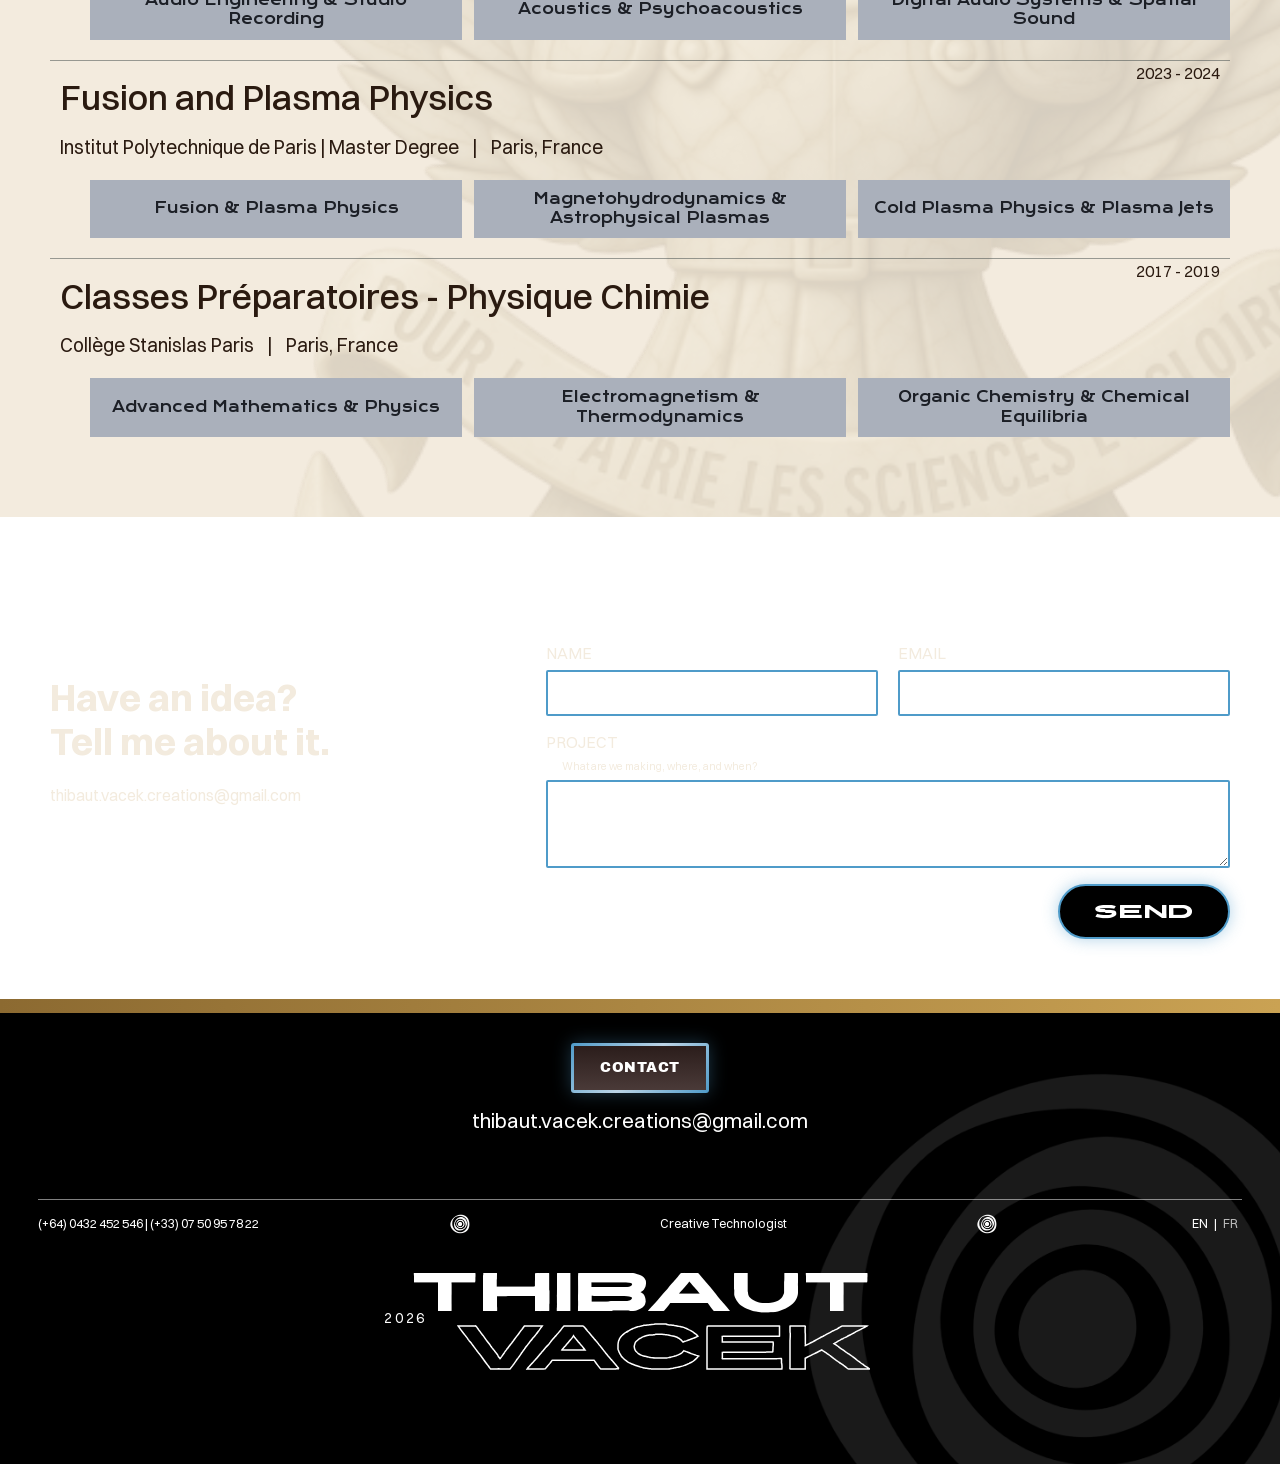
==== commit 00e16fbf: "last steps before external review v6" ====
--- a/about.html
+++ b/about.html
@@ -19,7 +19,7 @@
 </header>
 <main>
 <section class="about-hero">
-  <div class="about-photo"><img src="pictures/ABOUT/signal_about.png" ></div>
+  <div class="about-photo"><img src="pictures/ABOUT/signal_about.webp" ></div>
   <div class="about-text">
     <h1 class="reveal"><span class="orange">Hi, I’m Thibaut,</span> </h1>
     <p class="about-lead reveal">A musician, creative technologist and scientist exploring the intersection of <span class="gold_brown">sound, technology, and live performance</span>.</p>
--- a/style.css
+++ b/style.css
@@ -173,7 +173,7 @@
 .btn-pill3:hover{transform:scale(1.06);box-shadow:0 0 28px rgba(79,155,201,.8)}
 
 /* ---------- Typo utilitaires ---------- */
-.eyebrow{font-size:1.5rem;padding-bottom:8px;border-bottom:1px solid rgba(255,255,255,.28);max-width:min(100%,1100px);margin-bottom:5px;text-transform:none}
+.eyebrow{font-size:1.5rem;padding-bottom:8px;border-bottom:1px solid rgba(255,255,255,.28);max-width:100%;margin-bottom:5px;text-transform:none}
 .h-xl{
   font-size:clamp(2rem,5.4vw,4.2rem);
   line-height:1.21;
@@ -582,7 +582,7 @@
   --st-opacity:.15;                 /* transparence de la photo : 0 = invisible, 1 = pleine */
   --st-size:cover;                  /* taille : cover, 120%, 60%, auto 90%... */
   --st-x:200px;                       /* position horizontale */
-  --st-y:-200%;                       /* position verticale */
+  --st-y:-0%;                       /* position verticale */
 }
 .studies::before{
   content:"";
@@ -683,6 +683,9 @@
 .pj-media figure{border-radius:22px;overflow:hidden;background:#222;box-shadow:0 20px 50px rgba(0,0,0,.35)}
 .pj-media img{width:100%;height:auto;max-height:86svh;object-fit:cover;transition:transform 1.2s var(--ease)}
 .pj-media figure:hover img{transform:scale(1.04)}
+.pj-media .b-embed{width:100%;max-width:none;align-self:stretch}
+.pj-media .b-embed .pj-cell{width:100%;max-width:none}
+.pj-media .b-embed iframe{display:block;width:100%;min-width:100%;max-width:none;border:0}
 .pj-nav{display:flex;justify-content:space-between;align-items:center;gap:20px;flex-wrap:wrap;padding:40px var(--pad) 70px;border-top:1px solid rgba(255,255,255,.2);margin:0 var(--pad)}
 .pj-nav{padding-inline:0}
 .pj-nav a{font-family:var(--font-black);font-size:clamp(1rem,2.2vw,1.5rem);display:inline-flex;align-items:center;gap:14px;transition:color .3s}
@@ -699,11 +702,41 @@
 
 /* ---------- PROJECT : blocs visuels ---------- */
 .pj-block{margin:0}
-.pj-cell{position:relative;overflow:hidden;border-radius:22px;background:#1f1512;box-shadow:0 20px 50px rgba(0,0,0,.35)}
-.pj-cell img,.pj-cell video,.pj-cell canvas,.pj-cell iframe{display:block;width:100%;height:100%;object-fit:cover;border:0}
-.pj-cell:not([style*="aspect-ratio"]):not([style*="height"]) img{height:auto;max-height:86svh}
-.pj-cell img,.pj-cell video{transition:transform 1.2s var(--ease)}
-.pj-cell:hover img{transform:scale(1.04)}
+.pj-cell{
+  position:relative;
+  overflow:hidden;
+  border-radius:22px;
+  background:#1f1512;
+  box-shadow:0 0 0 rgba(0,0,0,.35);
+  
+  /* Ratio du cadre */
+  aspect-ratio:16 / 9;
+}
+
+.pj-cell img,
+.pj-cell video,
+.pj-cell canvas,
+.pj-cell iframe{
+  display:block;
+  width:100%;
+  height:100%;
+  object-fit:cover;
+  object-position:center;
+  border:0;
+}
+
+.pj-cell img,
+.pj-cell video{
+  transition:transform 1.2s var(--ease);
+}
+.pj-cell[style*="aspect-ratio"]>img,
+.pj-cell[style*="aspect-ratio"]>video,
+.pj-cell[style*="aspect-ratio"]>canvas,
+.pj-cell[style*="aspect-ratio"]>iframe{position:absolute;inset:0;width:100%;height:100%;max-height:none;object-fit:cover;object-position:center}
+
+.pj-cell:hover img{
+  transform:scale(1.04);
+}
 .pj-cols{display:grid;gap:14px}
 .pj-cols.c2{grid-template-columns:1fr 1fr}
 .pj-cols.c3{grid-template-columns:repeat(3,1fr)}
